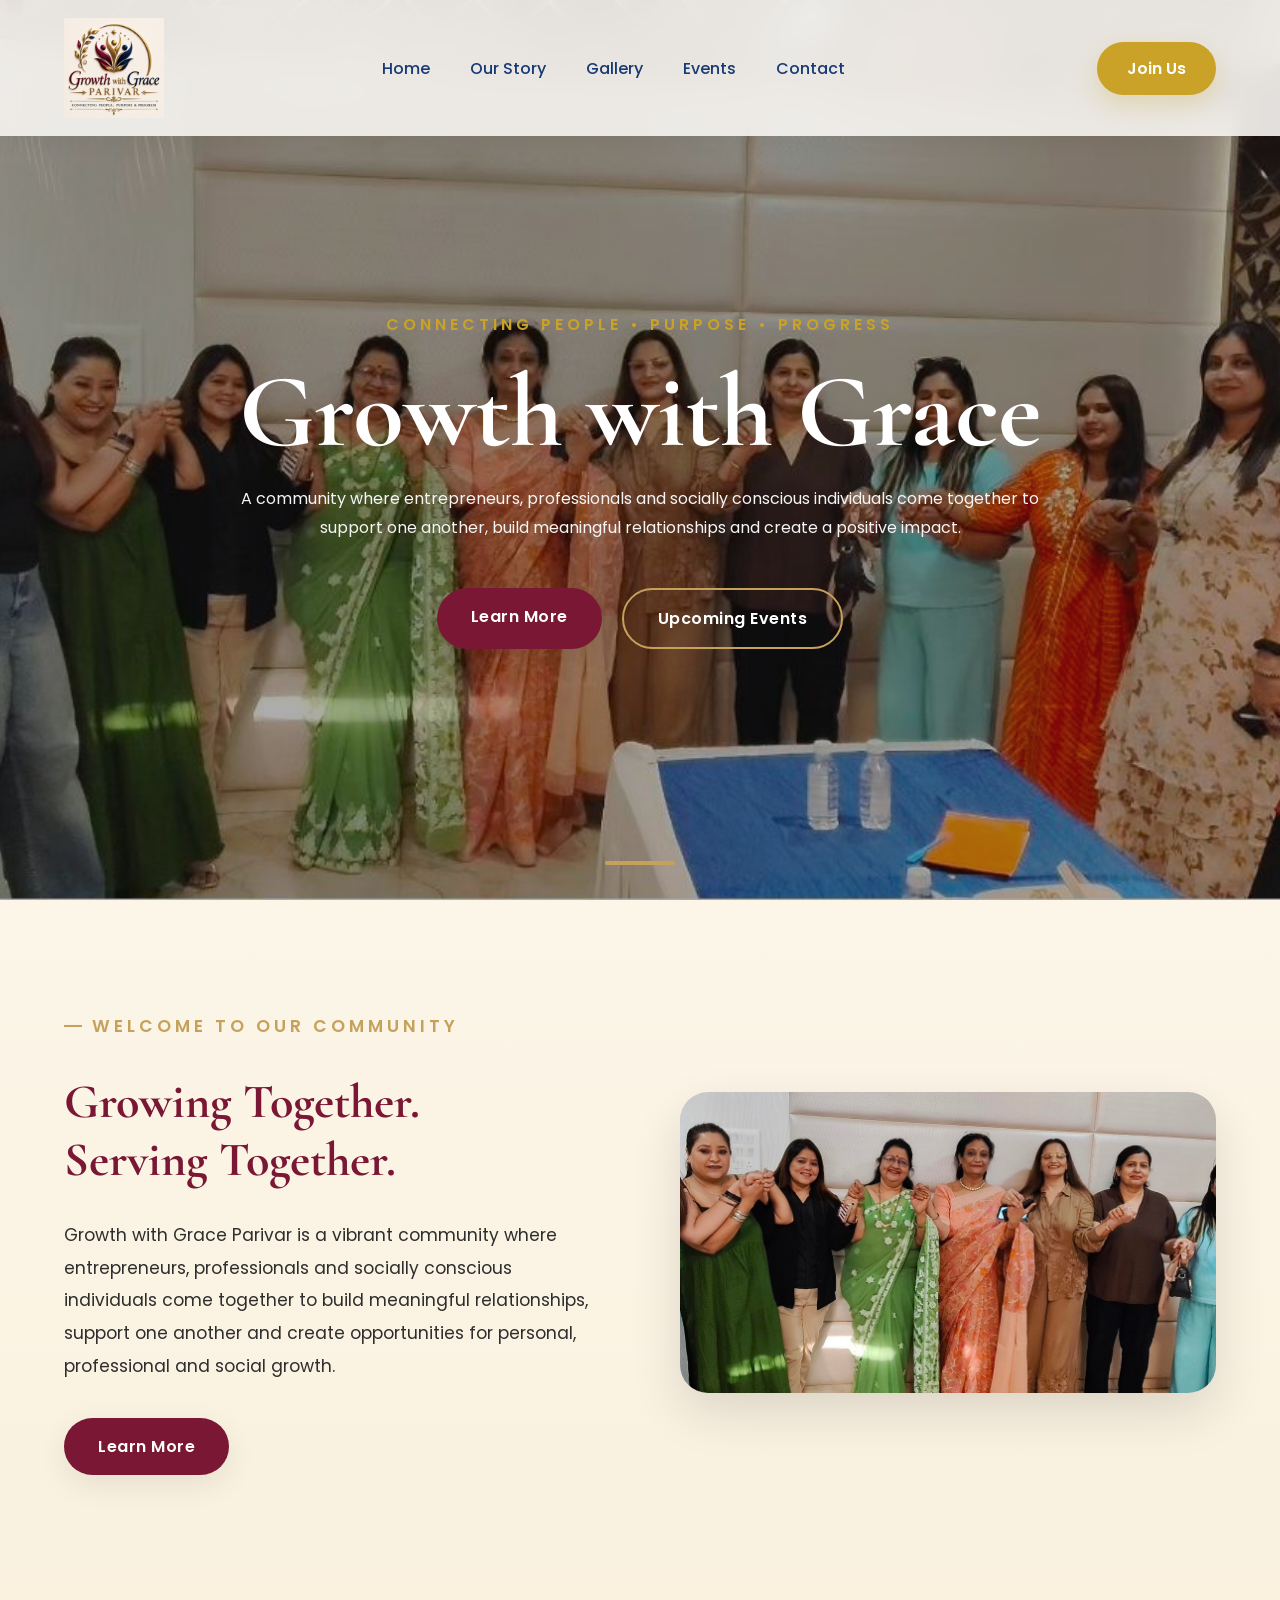
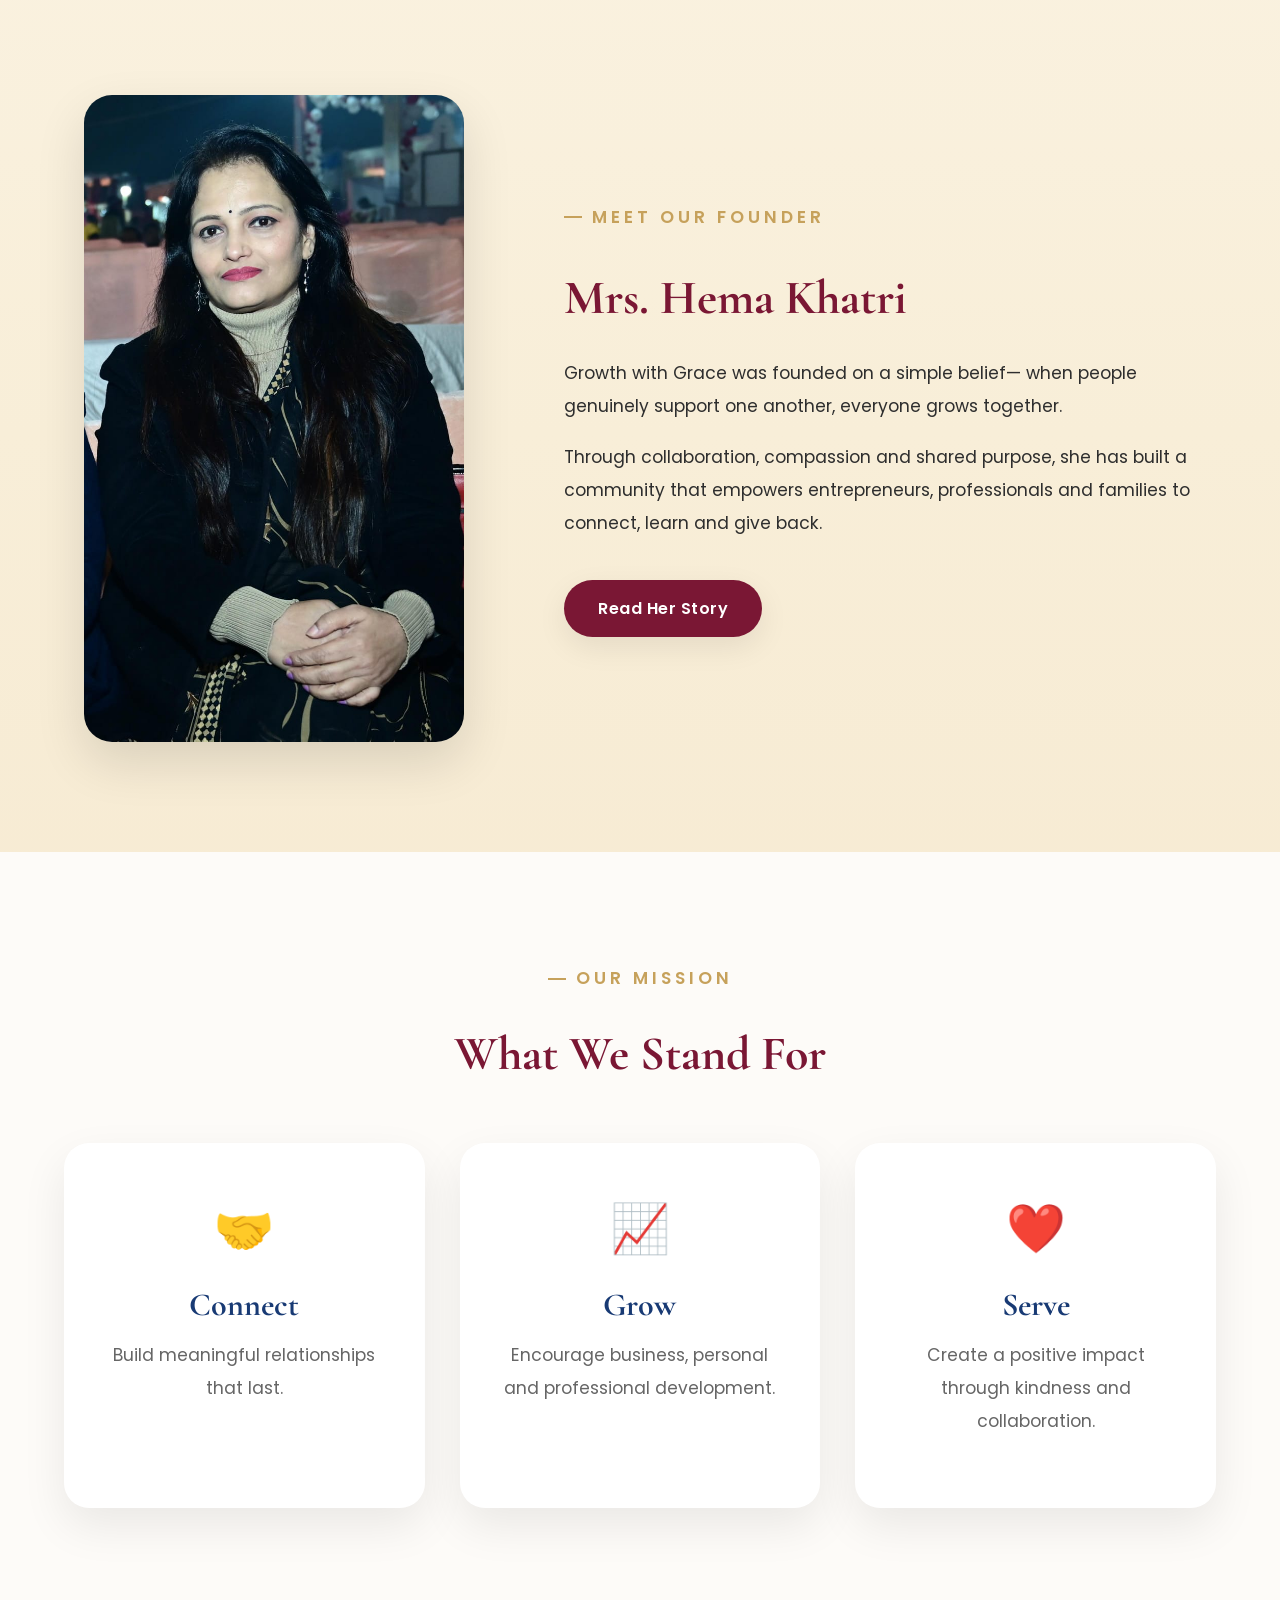
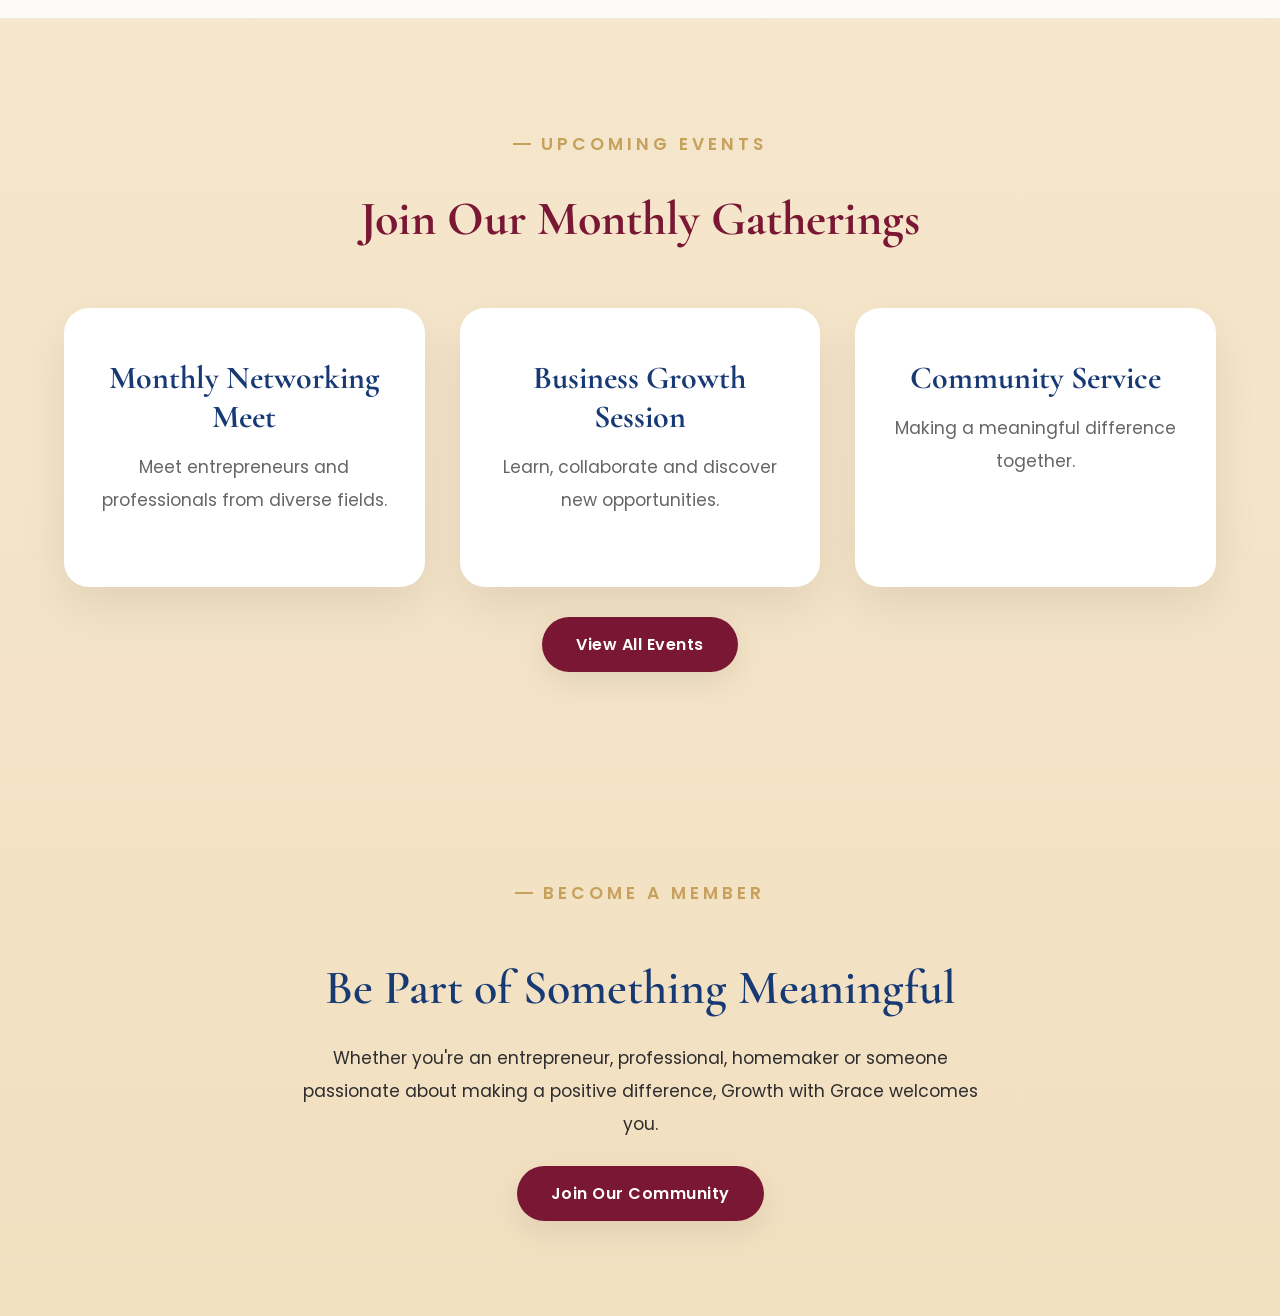
==== index.html @ 4f423385 "Add files via upload" ====
<!DOCTYPE html>
<html lang="en">

<head>

    <meta charset="UTF-8">
    <meta name="viewport" content="width=device-width, initial-scale=1.0">

    <title>Growth with Grace</title>

    <meta name="description"
        content="Growth with Grace is a community where entrepreneurs, professionals and socially conscious individuals connect, grow and serve together.">

    <link rel="stylesheet" href="style.css">

    <link rel="preconnect" href="https://fonts.googleapis.com">
    <link rel="preconnect" href="https://fonts.gstatic.com" crossorigin>

    <link href="https://fonts.googleapis.com/css2?family=Poppins:wght@300;400;500;600;700&family=Cormorant+Garamond:wght@500;700&display=swap"
        rel="stylesheet">

</head>

<body>

<!-- ================= NAVIGATION ================= -->

<header>

    <div class="container navbar">

        <a href="index.html" class="logo">

            <img src="images/logo.png" alt="Growth with Grace Logo">

        </a>

        <nav>

            <ul>

                <li><a href="index.html">Home</a></li>

                <li><a href="about.html">Our Story</a></li>

                <li><a href="gallery.html">Gallery</a></li>

                <li><a href="events.html">Events</a></li>

                <li><a href="contact.html">Contact</a></li>

            </ul>

        </nav>

        <a href="register.html" class="join-btn">

            Join Us

        </a>

    </div>

</header>

<!-- ================= HERO ================= -->

<section class="hero">

    <div class="hero-content">

        <p class="hero-small">

            CONNECTING PEOPLE • PURPOSE • PROGRESS

        </p>

        <h1>

            Growth with Grace

        </h1>

        <p class="hero-text">

            A community where entrepreneurs, professionals and socially conscious
            individuals come together to support one another, build meaningful
            relationships and create a positive impact.

        </p>

        <div class="hero-buttons">

            <a href="about.html" class="primary-btn">

                Learn More

            </a>

            <a href="events.html" class="secondary-btn">

                Upcoming Events

            </a>

        </div>

    </div>

</section>

<!-- ================= WELCOME ================= -->

<section class="welcome section">

<div class="container welcome-grid">

<div class="welcome-text">

<p class="section-tag">
WELCOME TO OUR COMMUNITY
</p>

<h2>
Growing Together.<br>
Serving Together.
</h2>

<p>
Growth with Grace Parivar is a vibrant community where entrepreneurs,
professionals and socially conscious individuals come together to
build meaningful relationships, support one another and create
opportunities for personal, professional and social growth.
</p>

<a href="about.html" class="primary-btn">
Learn More
</a>

</div>

<div class="welcome-image">

<img src="images/event1.jpg" alt="Community">

</div>

</div>

</section>



<!-- ================= FOUNDER ================= -->

<section class="founder section">

<div class="container founder-grid">

<div class="founder-image">

<img src="images/founder.jpg" alt="Founder">

</div>

<div class="founder-content">

<p class="section-tag">
MEET OUR FOUNDER
</p>

<h2>
Mrs. Hema Khatri
</h2>

<p>
Growth with Grace was founded on a simple belief—
when people genuinely support one another,
everyone grows together.
</p>

<p>
Through collaboration, compassion and shared purpose,
she has built a community that empowers entrepreneurs,
professionals and families to connect, learn and give back.
</p>

<a href="about.html" class="primary-btn">
Read Her Story
</a>

</div>

</div>

</section>



<!-- ================= MISSION ================= -->

<section class="values section">

<div class="container">

<p class="section-tag">
OUR MISSION
</p>

<h2>
What We Stand For
</h2>

<div class="value-grid">

<div class="value-card">

<div class="icon">🤝</div>

<h3>Connect</h3>

<p>
Build meaningful relationships that last.
</p>

</div>

<div class="value-card">

<div class="icon">📈</div>

<h3>Grow</h3>

<p>
Encourage business, personal and professional development.
</p>

</div>

<div class="value-card">

<div class="icon">❤️</div>

<h3>Serve</h3>

<p>
Create a positive impact through kindness and collaboration.
</p>

</div>

</div>

</div>

</section>



<!-- ================= EVENTS ================= -->

<section class="events-preview section">

<div class="container">

<p class="section-tag">
UPCOMING EVENTS
</p>

<h2>
Join Our Monthly Gatherings
</h2>

<div class="value-grid">

<div class="value-card">

<h3>Monthly Networking Meet</h3>

<p>
Meet entrepreneurs and professionals from diverse fields.
</p>

</div>

<div class="value-card">

<h3>Business Growth Session</h3>

<p>
Learn, collaborate and discover new opportunities.
</p>

</div>

<div class="value-card">

<h3>Community Service</h3>

<p>
Making a meaningful difference together.
</p>

</div>

</div>

<div style="text-align:center; margin-top:45px;">

<a href="events.html" class="primary-btn">
View All Events
</a>

</div>

</div>

</section>



<!-- ================= JOIN ================= -->

<section class="join section">

<div class="container" style="text-align:center;">

<p class="section-tag">
BECOME A MEMBER
</p>

<h2>
Be Part of Something Meaningful
</h2>

<p style="max-width:700px;margin:auto;margin-top:20px;margin-bottom:40px;">

Whether you're an entrepreneur, professional,
homemaker or someone passionate about making a positive
difference, Growth with Grace welcomes you.

</p>

<a href="register.html" class="primary-btn">

Join Our Community

</a>

</div>

</section>
---- style.css ----
/* ======================================================
   GROWTH WITH GRACE PARIVAR
   STYLE.CSS
   PART 1
====================================================== */

:root {

    --primary: #7A1734;
    --secondary: #183A74;
    --accent: #C6A15B;

    --background: #F8F6F2;
    --white: #ffffff;
    --text: #2E2E2E;

    --shadow: 0 10px 30px rgba(0, 0, 0, .08);

    --radius: 18px;

}

* {
    margin: 0;
    padding: 0;
    box-sizing: border-box;
}

html {
    scroll-behavior: smooth;
}

body {

    font-family: 'Poppins', sans-serif;

    background: linear-gradient(180deg,
            #FFFCF6 0%,
            #F8EED8 45%,
            #F2DFC0 100%);

    color: var(--text);

    overflow-x: hidden;

}

img {

    max-width: 100%;

    display: block;

}

a {

    text-decoration: none;

    color: inherit;

}

ul {

    list-style: none;

}

.container {

    width: min(1200px, 90%);

    margin: auto;

}

.section {

    padding: 110px 0;

}

h1,
h2,
h3 {

    font-family: 'Cormorant Garamond', serif;

}

.section-tag {

    color: var(--accent);

    font-size: .85rem;

    letter-spacing: 4px;

    font-weight: 600;

    margin-bottom: 12px;

    text-transform: uppercase;

}

section h2 {

    font-size: 3rem;

    margin-bottom: 20px;

    color: var(--primary);

}

section p {

    line-height: 1.8;

    font-size: 1.05rem;

}



/* ===================================
            NAVBAR
=================================== */

header {

    position: fixed;

    top: 0;

    left: 0;

    width: 100%;

    z-index: 999;

    backdrop-filter: blur(16px);

    background: rgba(248, 246, 242, .90);

    box-shadow: 0 5px 20px rgba(0, 0, 0, .06);

}

.navbar {

    display: flex;

    align-items: center;

    justify-content: space-between;

    padding: 18px 0;

}

.logo img {

    height: 100px;

}

nav ul {

    display: flex;

    align-items: center;

    gap: 40px;

    list-style: none;

}

nav a {

    color: var(--secondary);

    font-weight: 500;

    transition: .3s;

    position: relative;

}

nav a::after {

    content: "";

    position: absolute;

    width: 0;

    height: 2px;

    left: 0;

    bottom: -6px;

    background: var(--accent);

    transition: .3s;

}

nav a:hover {

    color: var(--primary);

}

nav a:hover::after {

    width: 100%;

}



/* ===================================
              HERO
=================================== */

.hero {

    min-height: 100vh;

    display: flex;

    align-items: center;

    justify-content: center;

    text-align: center;

    padding: 140px 20px 80px;

    background:

        linear-gradient(rgba(20, 20, 20, .35), rgba(20, 20, 20, .35)),

        url("images/event2.jpg");

    background-size: cover;

    background-position: center;

}

.hero-content {

    max-width: 850px;

}

.hero-small {

    color: #C9A227;

    letter-spacing: 4px;

    text-transform: uppercase;

    font-size: 1rem;

    margin-bottom: 18px;

    font-weight: 600;

}

.hero h1 {

    font-size: 6.5rem;

    line-height: 1.05;

    color: white;

    margin-bottom: 18px;

}

.hero h1 span {

    color: var(--secondary);

}

.hero-text {

    font-size: 1rem;

    max-width: 850px;

    margin: auto;

    margin-bottom: 45px;

    color: #f5f5f5;

}

.hero-buttons {

    display: flex;

    justify-content: center;

    gap: 20px;

    flex-wrap: wrap;

}

.primary-btn {

    background: var(--primary);

    color: white;

    padding: 16px 34px;

    border-radius: 999px;

    transition: .3s;

    box-shadow: var(--shadow);

}

.primary-btn:hover {

    transform: translateY(-4px);

    background: #611129;

}

.secondary-btn {

    border: 2px solid var(--accent);

    color: white;

    padding: 16px 34px;

    border-radius: 999px;

    transition: .3s;

}

.secondary-btn:hover {

    background: var(--accent);

    color: #232323;

}



/* ===================================
       SECTION TRANSITIONS
=================================== */

.about {

    background: white;

}

.values {

    background: #FDFBF8;

}

.gallery {

    background: white;

}

.contact {

    background: #FDFBF8;

}

/* ======================================================
   ABOUT SECTION
====================================================== */

.about-grid {

    display: grid;

    grid-template-columns: 1fr 1fr;

    gap: 70px;

    align-items: center;

}

.about-image img {

    width: 100%;

    border-radius: 24px;

    box-shadow: var(--shadow);

    transition: .4s;

}

.about-image img:hover {

    transform: scale(1.02);

}

.about-content h2 {

    margin-bottom: 25px;

}

.about-content p {

    margin-bottom: 18px;

}



/* ======================================================
   VALUES
====================================================== */

.value-grid {

    margin-top: 60px;

    display: grid;

    grid-template-columns: repeat(3, 1fr);

    gap: 35px;

}

.value-card {

    background: white;

    border-radius: 22px;

    padding: 45px 30px;

    text-align: center;

    box-shadow: var(--shadow);

    transition: .35s;

}

.value-card:hover {

    transform: translateY(-12px);

}

.value-card .icon {

    font-size: 3rem;

    margin-bottom: 20px;

}

.value-card h3 {

    font-size: 2rem;

    color: var(--primary);

    margin-bottom: 15px;

}

.value-card p {

    color: #666;

}



/* ======================================================
   GALLERY
====================================================== */

.gallery-grid {

    display: grid;

    grid-template-columns: repeat(2, 1fr);

    gap: 35px;

    margin-top: 50px;

}

.gallery-grid img {

    width: 100%;

    height: 420px;

    object-fit: cover;

    border-radius: 22px;

    box-shadow: var(--shadow);

    transition: .35s;

    cursor: pointer;

}

.gallery-grid img:hover {

    transform: scale(1.03);

}



/* ======================================================
   CONTACT
====================================================== */

.contact {

    text-align: center;

}

.contact h2 {

    margin-bottom: 15px;

}

.contact>.container>p {

    margin-bottom: 45px;

}

.contact-info {

    display: grid;

    gap: 20px;

    max-width: 650px;

    margin: auto;

}

.contact-info a {

    background: white;

    padding: 20px;

    border-radius: 18px;

    box-shadow: var(--shadow);

    transition: .3s;

    color: var(--secondary);

    font-weight: 500;

}

.contact-info a:hover {

    background: var(--primary);

    color: white;

    transform: translateY(-5px);

}



/* ======================================================
   FOOTER
====================================================== */

footer {

    background: #c58f3e;

    color: white;

    text-align: center;

    padding: 35px 20px;

    margin-top: 80px;

}

footer p {

    opacity: .9;

}



/* ======================================================
   RESPONSIVE
====================================================== */

@media(max-width:1000px) {

    .about-grid {

        grid-template-columns: 1fr;

    }

    .value-grid {

        grid-template-columns: 1fr;

    }

    .gallery-grid {

        grid-template-columns: 1fr;

    }

}

@media(max-width:768px) {

    .navbar {

        flex-direction: column;

        height: auto;

        padding: 20px 0;

    }

    nav ul {

        gap: 20px;

        margin-top: 15px;

        flex-wrap: wrap;

        justify-content: center;

    }

    .hero h1 {

        font-size: 3.2rem;

    }

    .hero-text {

        font-size: 1.05rem;

    }

    section h2 {

        font-size: 2.3rem;

    }

}

/* ======================================================
   PART 3 - PREMIUM POLISH & ANIMATIONS
====================================================== */

/* Smooth fade-in animation */

@keyframes fadeUp {

    from {

        opacity: 0;
        transform: translateY(40px);

    }

    to {

        opacity: 1;
        transform: translateY(0);

    }

}

.hero-content,
.about-content,
.about-image,
.value-card,
.gallery-grid img,
.contact-info a {

    animation: fadeUp .8s ease both;

}

.about-content {

    animation-delay: .15s;

}

.value-card:nth-child(2) {

    animation-delay: .15s;

}

.value-card:nth-child(3) {

    animation-delay: .3s;

}

.gallery-grid img:nth-child(2) {

    animation-delay: .2s;

}



/* ======================================================
   SCROLL OFFSET
====================================================== */

section {

    scroll-margin-top: 120px;

}



/* ======================================================
   BUTTON IMPROVEMENTS
====================================================== */

.primary-btn,
.secondary-btn {

    font-weight: 600;

    letter-spacing: .5px;

}

.primary-btn:hover {

    box-shadow: 0 18px 35px rgba(122, 23, 52, .28);

}

.secondary-btn:hover {

    box-shadow: 0 18px 35px rgba(198, 161, 91, .25);

}



/* ======================================================
   VALUE CARD BORDER
====================================================== */

.value-card {

    border-top: 5px solid transparent;

}

.value-card:hover {

    border-top: 5px solid var(--accent);

}



/* ======================================================
   IMAGE IMPROVEMENTS
====================================================== */

.gallery-grid img {

    filter: saturate(.95);

}

.gallery-grid img:hover {

    filter: saturate(1.1);

}



/* ======================================================
   SECTION HEADINGS
====================================================== */

.section-tag {

    position: relative;

    display: inline-block;

    padding-left: 28px;

}

.section-tag::before {

    content: "";

    position: absolute;

    left: 0;

    top: 50%;

    transform: translateY(-50%);

    width: 18px;

    height: 2px;

    background: var(--accent);

}



/* ======================================================
   SELECTION COLOR
====================================================== */

::selection {

    background: var(--primary);

    color: white;

}



/* ======================================================
   SCROLLBAR
====================================================== */

::-webkit-scrollbar {

    width: 10px;

}

::-webkit-scrollbar-track {

    background: #eee;

}

::-webkit-scrollbar-thumb {

    background: var(--accent);

    border-radius: 20px;

}

::-webkit-scrollbar-thumb:hover {

    background: var(--primary);

}



/* ======================================================
   FOOTER LINKS (future-proof)
====================================================== */

footer a {

    color: white;

    transition: .3s;

}

footer a:hover {

    color: var(--accent);

}



/* ======================================================
   NICE TRANSITIONS
====================================================== */

img,
a,
button,
.value-card,
.contact-info a {

    transition: all .3s ease;

}



/* ======================================================
   HERO DECORATION
====================================================== */

.hero::after {

    content: "";

    position: absolute;

    bottom: 35px;

    left: 50%;

    transform: translateX(-50%);

    width: 70px;

    height: 4px;

    border-radius: 50px;

    background: var(--accent);

}



/* ======================================================
   ABOUT IMAGE
====================================================== */

.about-image {

    position: relative;

}

.about-image::before {

    content: "";

    position: absolute;

    width: 100%;

    height: 100%;

    border: 3px solid var(--accent);

    border-radius: 24px;

    top: 18px;

    left: 18px;

    z-index: -1;

}



/* ======================================================
   GALLERY SHADOW
====================================================== */

.gallery-grid img:hover {

    box-shadow: 0 20px 45px rgba(0, 0, 0, .18);

}



/* ======================================================
   CONTACT CARDS
====================================================== */

.contact-info a {

    border-left: 5px solid transparent;

}

.contact-info a:hover {

    border-left: 5px solid var(--accent);

}



/* ======================================================
   MOBILE IMPROVEMENTS
====================================================== */

@media(max-width:768px) {

    .hero {

        padding-top: 180px;

    }

    .hero h1 {

        font-size: 2.8rem;

    }

    .hero-buttons {

        flex-direction: column;

        align-items: center;

    }

    .primary-btn,
    .secondary-btn {

        width: 240px;

        text-align: center;

    }

    .logo img {

        height: 60px;

    }

    .gallery-grid img {

        height: 280px;

    }

}

/* ================= JOIN BUTTON ================= */

.join-btn {

    background: #C9A227;

    color: white;

    padding: 14px 30px;

    border-radius: 999px;

    text-decoration: none;

    font-weight: 600;

    transition: .3s;

    box-shadow: 0 10px 25px rgba(201, 162, 39, .25);

    margin-left: 35px;

}

.join-btn:hover {

    background: #B58F1D;

    transform: translateY(-3px);

}

/* ===================================
        WELCOME SECTION
=================================== */

.welcome {
    padding: 120px 0;
}

.welcome-grid {
    display: grid;
    grid-template-columns: 1fr 1fr;
    gap: 80px;
    align-items: center;
}

.welcome-text h2 {
    margin: 20px 0 30px;
}

.welcome-text p {
    font-size: 1.1rem;
    line-height: 1.9;
}

.welcome-image img {
    width: 100%;
    border-radius: 24px;
    display: block;
    box-shadow: 0 20px 50px rgba(0, 0, 0, .15);
}

.welcome .primary-btn {
    display: inline-block;
    margin-top: 35px;
}

/* ===================================
        FOUNDER SECTION
=================================== */

.founder {

    padding: 120px 0;

}

.founder-grid {

    display: grid;

    grid-template-columns: 420px 1fr;

    gap: 80px;

    align-items: center;

}

.founder-image {

    text-align: center;

}

.founder-image img {

    width: 100%;

    max-width: 380px;

    border-radius: 30px;

    display: block;

    margin: auto;

    box-shadow: 0 25px 60px rgba(0, 0, 0, .18);

    transition: .35s;

}

.founder-image img:hover {

    transform: translateY(-8px);

}

.founder-content h2 {

    margin: 18px 0 10px;

}

.founder-content h3 {

    color: var(--accent);

    font-weight: 600;

    margin-bottom: 25px;

}

.founder-content p {

    font-size: 1.08rem;

    line-height: 1.9;

    margin-bottom: 18px;

}

.founder-content .primary-btn {

    display: inline-block;

    margin-top: 22px;

}



/* ===================================
        MISSION
=================================== */

.values {

    padding: 120px 0;

    text-align: center;

}

.value-grid {

    display: grid;

    grid-template-columns: repeat(3, 1fr);

    gap: 35px;

    margin-top: 60px;

}

.value-card {

    background: white;

    padding: 45px 35px;

    border-radius: 25px;

    box-shadow: 0 18px 45px rgba(0, 0, 0, .08);

    transition: .35s;

}

.value-card:hover {

    transform: translateY(-10px);

}

.value-card .icon {

    font-size: 3rem;

    margin-bottom: 20px;

}

.value-card h3 {

    margin-bottom: 15px;

    color: var(--secondary);

}

.value-card p {

    line-height: 1.8;

}



/* ===================================
        EVENTS PREVIEW
=================================== */

.events-preview {

    padding: 120px 0;

    text-align: center;

}



/* ===================================
        JOIN SECTION
=================================== */

.join {

    padding: 130px 0;

    text-align: center;

}

.join h2 {

    margin: 20px 0;

}

.join p {

    max-width: 700px;

    margin: auto;

    line-height: 1.9;

    margin-bottom: 45px;

}



/* ===================================
        MOBILE
=================================== */

@media(max-width:900px) {

    .welcome-grid,

    .founder-grid {

        grid-template-columns: 1fr;

        text-align: center;

    }

    .founder-grid {

        gap: 50px;

    }

    .value-grid {

        grid-template-columns: 1fr;

    }

}

/* ===================================
        PAGE HEADER
=================================== */

.page-header {

    padding: 220px 0 120px;

    text-align: center;

    background: linear-gradient(135deg,
            rgba(123, 22, 55, .08),
            rgba(201, 162, 39, .10));

}

.page-header .section-tag {

    margin-bottom: 20px;

}

.page-header h1 {

    font-size: 4.5rem;

    color: var(--secondary);

    margin-bottom: 25px;

}

.page-header p {

    max-width: 750px;

    margin: auto;

    font-size: 1.15rem;

    line-height: 1.9;

}



/* ===================================
        ABOUT PAGE
=================================== */

.section {

    padding: 110px 0;

}

.section h2 {

    margin: 18px 0 30px;

}

.section p {

    font-size: 1.08rem;

    line-height: 1.9;

}



/* ===================================
        ABOUT IMAGES
=================================== */

.section img {

    width: 100%;

    border-radius: 28px;

    display: block;

    box-shadow: 0 20px 50px rgba(0, 0, 0, .12);

}



/* ===================================
        CORE VALUES LIST
=================================== */

.section ul {

    padding-left: 25px;

}

.section li {

    margin-bottom: 18px;

    line-height: 1.8;

    font-size: 1.08rem;

}



/* ===================================
        QUOTE SECTION
=================================== */

.join h2 {

    max-width: 850px;

    margin: auto;

    font-family: 'Cormorant Garamond', serif;

    font-size: 3rem;

    font-weight: 600;

    color: var(--secondary);

    line-height: 1.4;

}



/* ===================================
        PAGE HEADER MOBILE
=================================== */

@media(max-width:900px) {

    .page-header {

        padding: 180px 20px 90px;

    }

    .page-header h1 {

        font-size: 3rem;

    }

    .join h2 {

        font-size: 2.2rem;

    }

}

/* ===================================
            GALLERY PAGE
=================================== */

.gallery-grid {

    display: grid;

    grid-template-columns: repeat(3, 1fr);

    gap: 25px;

    margin-top: 40px;

}

.gallery-grid img {

    width: 100%;

    height: 280px;

    object-fit: cover;

    border-radius: 22px;

    transition: .35s;

    cursor: pointer;

    box-shadow: 0 15px 35px rgba(0, 0, 0, .12);

}

.gallery-grid img:hover {

    transform: scale(1.04);

    box-shadow: 0 25px 50px rgba(0, 0, 0, .18);

}



@media(max-width:900px) {

    .gallery-grid {

        grid-template-columns: 1fr;

    }

}

/* ===================================
        EVENTS PAGE
=================================== */

.event-card {

    max-width: 800px;

    margin: 50px auto;

    background: white;

    padding: 50px;

    border-radius: 28px;

    box-shadow: 0 20px 50px rgba(0, 0, 0, .10);

}

.event-card h3 {

    color: var(--accent);

    margin-top: 25px;

    margin-bottom: 10px;

}

.event-card p {

    line-height: 1.9;

    margin-bottom: 18px;

}

.event-card .primary-btn {

    display: inline-block;

    margin-top: 20px;

}

/* ===================================
        CONTACT PAGE
=================================== */

.contact-grid {

    display: grid;

    grid-template-columns: repeat(3, 1fr);

    gap: 35px;

    margin-top: 40px;

}

.contact-card {

    background: white;

    padding: 45px 30px;

    border-radius: 24px;

    text-align: center;

    box-shadow: 0 18px 45px rgba(0, 0, 0, .08);

    transition: .35s;

}

.contact-card:hover {

    transform: translateY(-8px);

}

.contact-icon {

    font-size: 3rem;

    margin-bottom: 20px;

}

.contact-card h3 {

    margin-bottom: 15px;

    color: var(--secondary);

}

.contact-card p {

    line-height: 1.8;

}

@media(max-width:900px) {

    .contact-grid {

        grid-template-columns: 1fr;

    }

}

.contact-card .primary-btn {

    display: inline-block;

    margin-top: 25px;

}

/* ===================================
        REGISTER PAGE
=================================== */

.register-box {

    max-width: 800px;

    margin: auto;

    text-align: center;

    background: white;

    padding: 60px 50px;

    border-radius: 28px;

    box-shadow: 0 20px 50px rgba(0, 0, 0, .08);

}

.register-box h2 {

    margin-bottom: 20px;

}

.register-box p {

    line-height: 1.9;

}

.register-box .primary-btn {

    display: inline-block;

    margin: 35px 0;

    padding: 18px 40px;

}

.register-note {

    color: #666;

    font-size: .95rem;

}

.scrolled {
    background: rgba(248, 246, 242, .97);
    box-shadow: 0 10px 30px rgba(0, 0, 0, .08);
}

/* ======================================================
   CONTACT CARD BUTTON FIX
====================================================== */

.contact-card {
    display: flex;
    flex-direction: column;
    align-items: center;
}

.contact-card p {
    margin-bottom: 0;
}

.contact-card .primary-btn {
    display: inline-block;
    position: static;
    margin-top: 25px;
    width: auto;
    text-align: center;
}

.contact-card .primary-btn {
    position: static !important;
    display: inline-block !important;
    margin-top: 25px !important;
    transform: none;
}

/* ======================================================
   FIX: CONTACT CARD BUTTONS OVERLAPPING TEXT
====================================================== */

.contact-card {
    display: flex;
    flex-direction: column;
    align-items: center;
}

.contact-card p {
    margin-bottom: 25px;
}

.contact-card .primary-btn {
    position: static !important;
    display: inline-block;
    margin-top: 0;
    transform: none;
}

/* Keep hover animation */
.contact-card .primary-btn:hover {
    transform: translateY(-4px);
}
/* ======================================================
   FIX: VALUE CARD BUTTONS OVERLAPPING TEXT (Stay Connected section)
====================================================== */

.value-card {
    display: flex;
    flex-direction: column;
    align-items: center;
}

.value-card p {
    margin-bottom: 25px;
    flex-grow: 1;
}

.value-card .primary-btn {
    position: static !important;
    display: inline-block;
    margin-top: 0;
    transform: none;
}

.value-card .primary-btn:hover {
    transform: translateY(-4px);
}
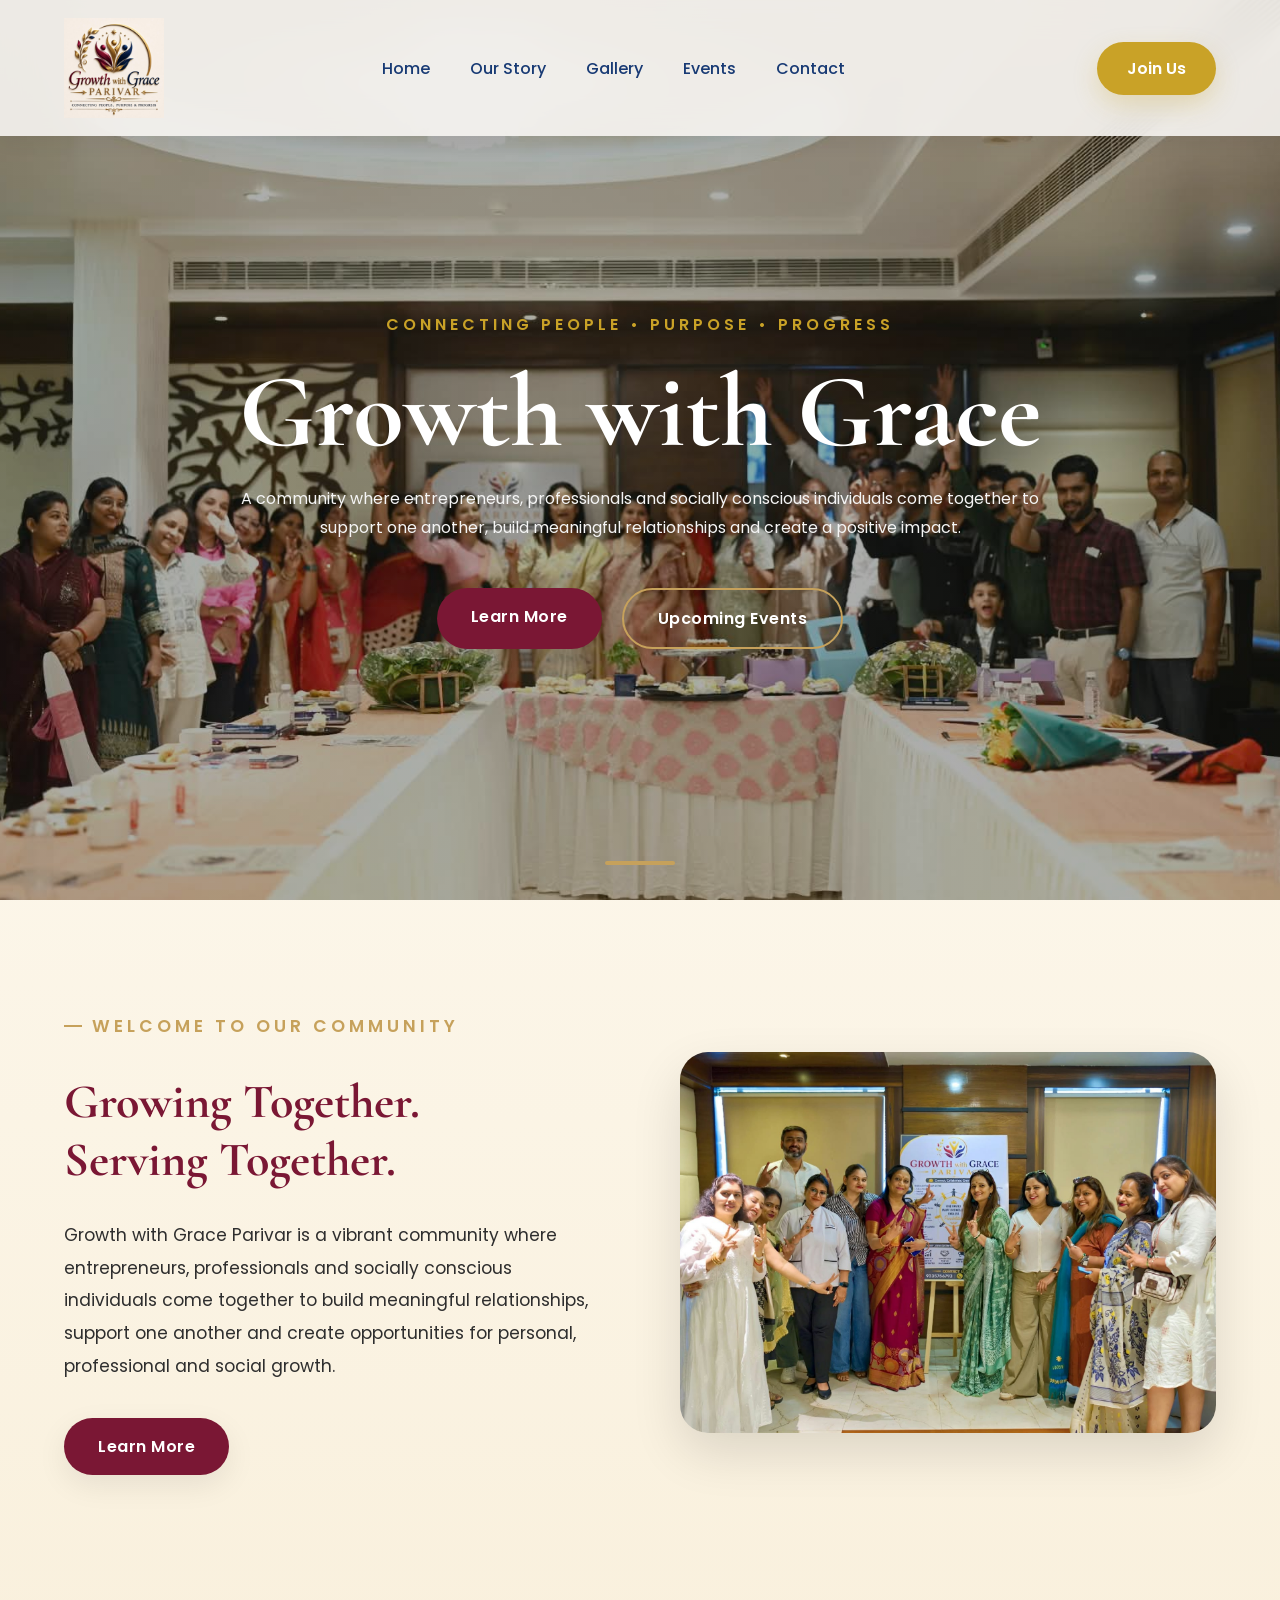
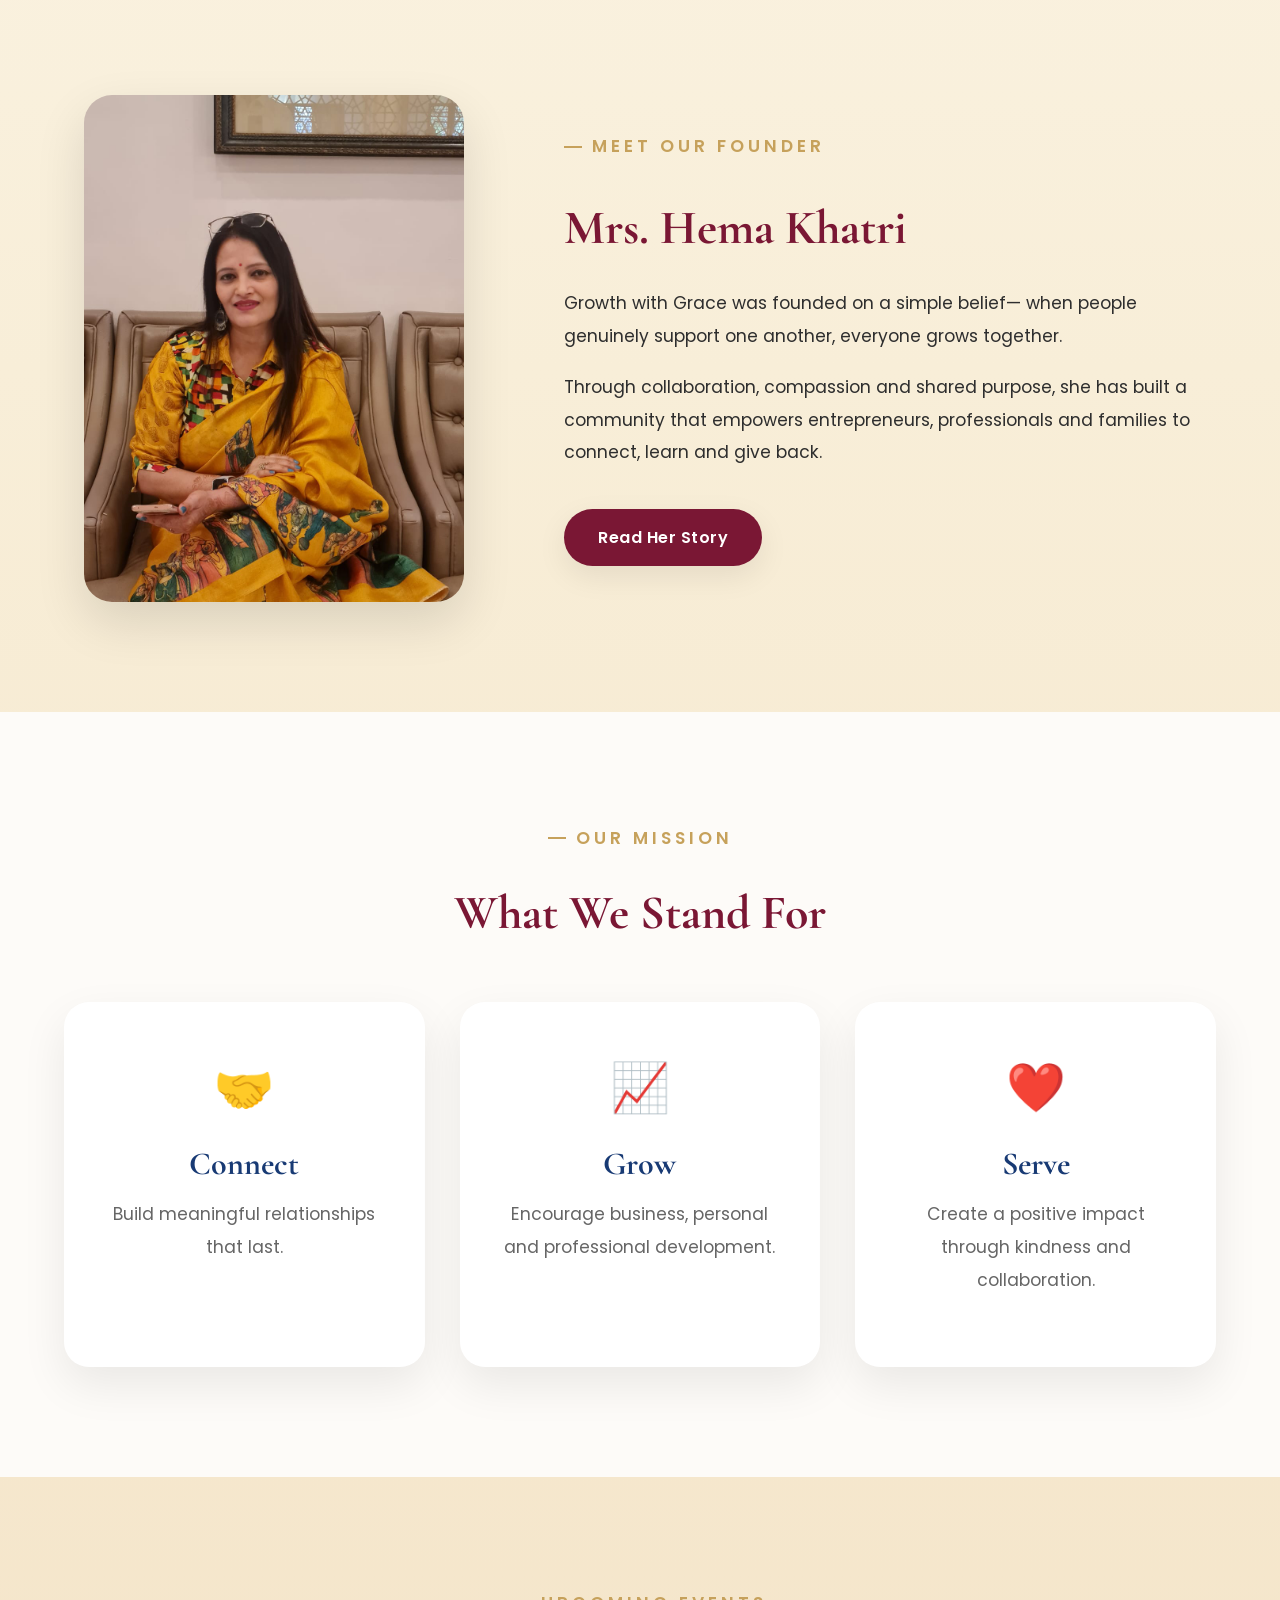
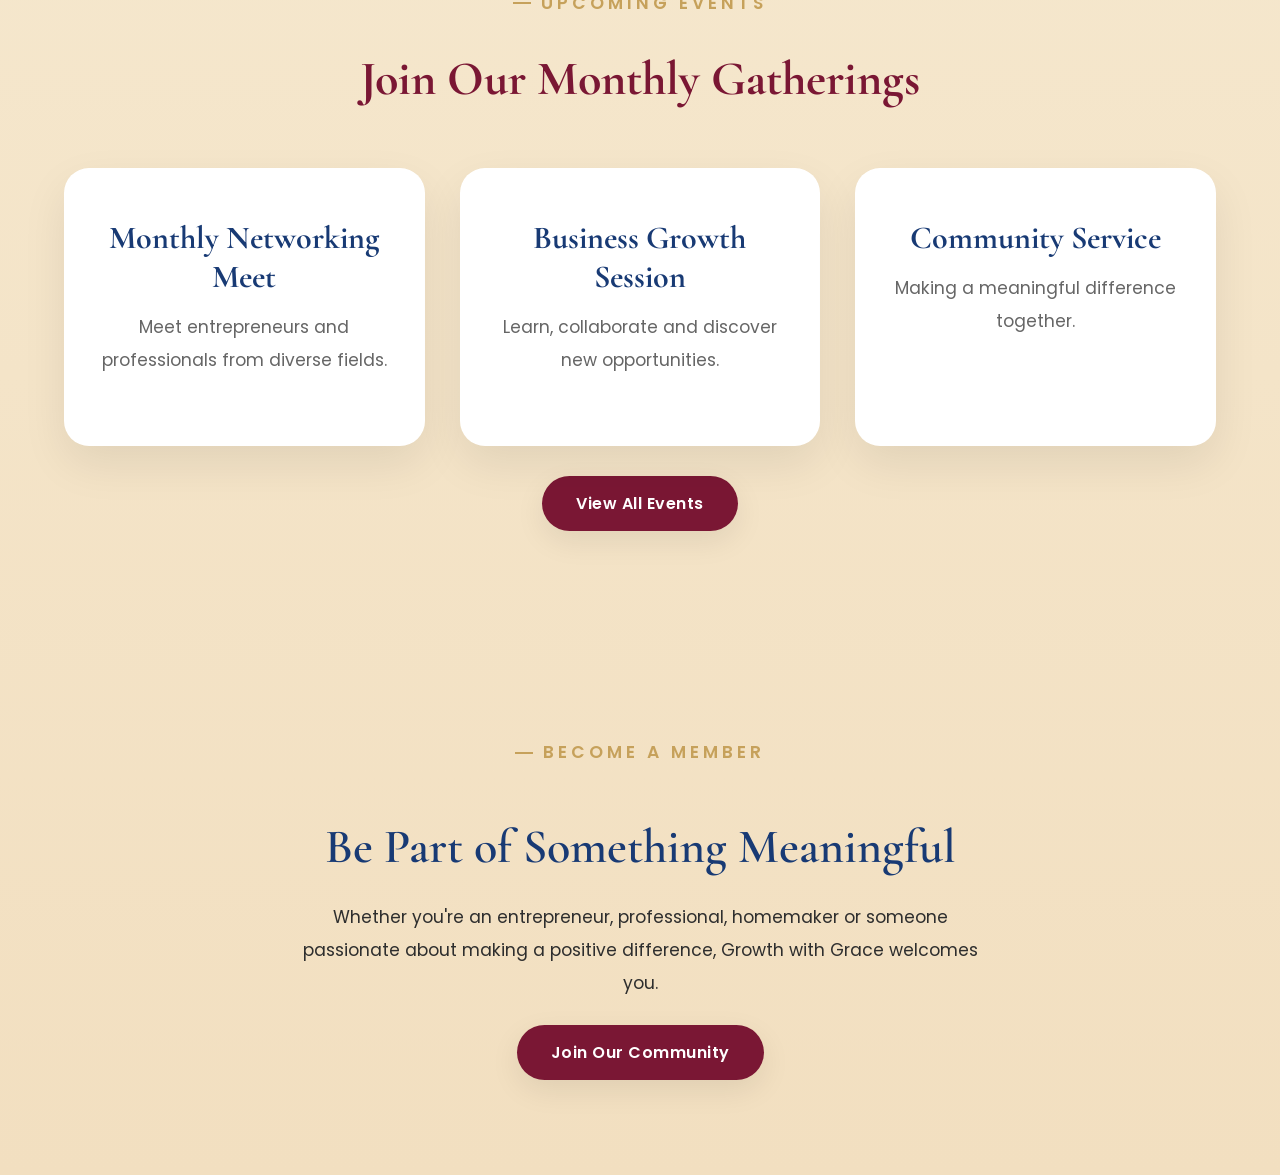
==== commit e207722a: "Add files via upload" ====
--- a/index.html
+++ b/index.html
@@ -141,7 +141,7 @@
 
 <div class="welcome-image">
 
-<img src="images/event1.jpg" alt="Community">
+<img src="images/august1.jpg" alt="Community">
 
 </div>
 
@@ -159,7 +159,7 @@
 
 <div class="founder-image">
 
-<img src="images/founder.jpg" alt="Founder">
+<img src="images/founder1.jpg" alt="Founder">
 
 </div>
 
--- a/style.css
+++ b/style.css
@@ -247,7 +247,7 @@
 
         linear-gradient(rgba(20, 20, 20, .35), rgba(20, 20, 20, .35)),
 
-        url("images/event2.jpg");
+        url("images/sept1.jpg");
 
     background-size: cover;
 
@@ -1881,4 +1881,272 @@
 
 .value-card .primary-btn:hover {
     transform: translateY(-4px);
-}+}
+/* ======================================================
+   FIX: SECTION TAG DASH CENTERING ON MOBILE
+====================================================== */
+
+@media(max-width:900px) {
+    .page-header .section-tag,
+    .section .section-tag {
+        padding-left: 0;
+        text-indent: 0;
+    }
+
+    .page-header .section-tag::before,
+    .section .section-tag::before {
+        display: none;
+    }
+}
+@media(max-width:768px) {
+    .event-card {
+        padding: 35px 25px;
+    }
+}
+/* ======================================================
+   LIGHTBOX / IMAGE VIEWER
+====================================================== */
+
+.lightbox-overlay {
+    display: none;
+    position: fixed;
+    top: 0;
+    left: 0;
+    width: 100%;
+    height: 100%;
+    background: rgba(0, 0, 0, .92);
+    z-index: 9999;
+    align-items: center;
+    justify-content: center;
+    animation: fadeIn .25s ease;
+}
+
+.lightbox-overlay.active {
+    display: flex;
+}
+
+@keyframes fadeIn {
+    from { opacity: 0; }
+    to { opacity: 1; }
+}
+
+.lightbox-img {
+    max-width: 88%;
+    max-height: 82%;
+    border-radius: 12px;
+    box-shadow: 0 20px 60px rgba(0,0,0,.5);
+    animation: zoomIn .25s ease;
+}
+
+@keyframes zoomIn {
+    from { transform: scale(.92); opacity: 0; }
+    to { transform: scale(1); opacity: 1; }
+}
+
+.lightbox-close {
+    position: absolute;
+    top: 25px;
+    right: 35px;
+    font-size: 2.5rem;
+    color: white;
+    cursor: pointer;
+    line-height: 1;
+    transition: .2s;
+}
+
+.lightbox-close:hover {
+    color: var(--accent);
+}
+
+.lightbox-arrow {
+    position: absolute;
+    top: 50%;
+    transform: translateY(-50%);
+    font-size: 3rem;
+    color: white;
+    cursor: pointer;
+    user-select: none;
+    transition: .2s;
+    padding: 10px 20px;
+}
+
+.lightbox-arrow:hover {
+    color: var(--accent);
+}
+
+.lightbox-prev {
+    left: 10px;
+}
+
+.lightbox-next {
+    right: 10px;
+}
+
+@media(max-width:768px) {
+    .lightbox-arrow {
+        font-size: 2rem;
+        padding: 8px 12px;
+    }
+
+    .lightbox-close {
+        top: 15px;
+        right: 20px;
+        font-size: 2rem;
+    }
+}
+/* ======================================================
+   BACK TO TOP BUTTON
+====================================================== */
+
+.back-to-top {
+    position: fixed;
+    bottom: 30px;
+    right: 30px;
+    width: 50px;
+    height: 50px;
+    border-radius: 50%;
+    background: var(--primary);
+    color: white;
+    display: flex;
+    align-items: center;
+    justify-content: center;
+    font-size: 1.4rem;
+    cursor: pointer;
+    box-shadow: 0 10px 25px rgba(0,0,0,.25);
+    opacity: 0;
+    visibility: hidden;
+    transform: translateY(15px);
+    transition: .3s;
+    z-index: 998;
+}
+
+.back-to-top.show {
+    opacity: 1;
+    visibility: visible;
+    transform: translateY(0);
+}
+
+.back-to-top:hover {
+    background: #611129;
+    transform: translateY(-4px);
+}
+
+@media(max-width:768px) {
+    .back-to-top {
+        bottom: 20px;
+        right: 20px;
+        width: 44px;
+        height: 44px;
+        font-size: 1.2rem;
+    }
+}
+
+/* ======================================================
+   ACTIVE NAV LINK
+====================================================== */
+
+nav a.active {
+    color: var(--primary);
+}
+
+nav a.active::after {
+    width: 100%;
+}
+
+/* ======================================================
+   COPY-TO-CLIPBOARD FEEDBACK
+====================================================== */
+
+.copy-text {
+    cursor: pointer;
+    position: relative;
+}
+
+.copy-toast {
+    position: fixed;
+    bottom: 40px;
+    left: 50%;
+    transform: translateX(-50%) translateY(20px);
+    background: var(--primary);
+    color: white;
+    padding: 12px 24px;
+    border-radius: 999px;
+    font-size: .9rem;
+    font-weight: 500;
+    opacity: 0;
+    visibility: hidden;
+    transition: .3s;
+    z-index: 9999;
+    box-shadow: 0 10px 25px rgba(0,0,0,.25);
+}
+
+.copy-toast.show {
+    opacity: 1;
+    visibility: visible;
+    transform: translateX(-50%) translateY(0);
+}
+/* ======================================================
+   COUNTDOWN TIMER
+====================================================== */
+
+.countdown-box {
+    display: flex;
+    gap: 20px;
+    justify-content: center;
+    margin: 30px 0;
+    flex-wrap: wrap;
+}
+
+.countdown-unit {
+    background: var(--background);
+    border-radius: 16px;
+    padding: 20px 25px;
+    text-align: center;
+    min-width: 85px;
+    box-shadow: 0 10px 25px rgba(0,0,0,.08);
+}
+
+.countdown-unit span {
+    display: block;
+    font-family: 'Cormorant Garamond', serif;
+    font-size: 2.5rem;
+    font-weight: 700;
+    color: var(--primary);
+    line-height: 1;
+}
+
+.countdown-unit p {
+    font-size: .8rem;
+    text-transform: uppercase;
+    letter-spacing: 1px;
+    color: #666;
+    margin-top: 8px;
+}
+
+@media(max-width:600px) {
+    .countdown-unit {
+        min-width: 70px;
+        padding: 15px 18px;
+    }
+
+    .countdown-unit span {
+        font-size: 1.8rem;
+    }
+}
+
+/* ======================================================
+   LIGHTBOX COUNTER
+====================================================== */
+
+.lightbox-counter {
+    position: absolute;
+    bottom: 25px;
+    left: 50%;
+    transform: translateX(-50%);
+    color: white;
+    background: rgba(255,255,255,.15);
+    padding: 6px 18px;
+    border-radius: 999px;
+    font-size: .9rem;
+    font-weight: 500;
+}
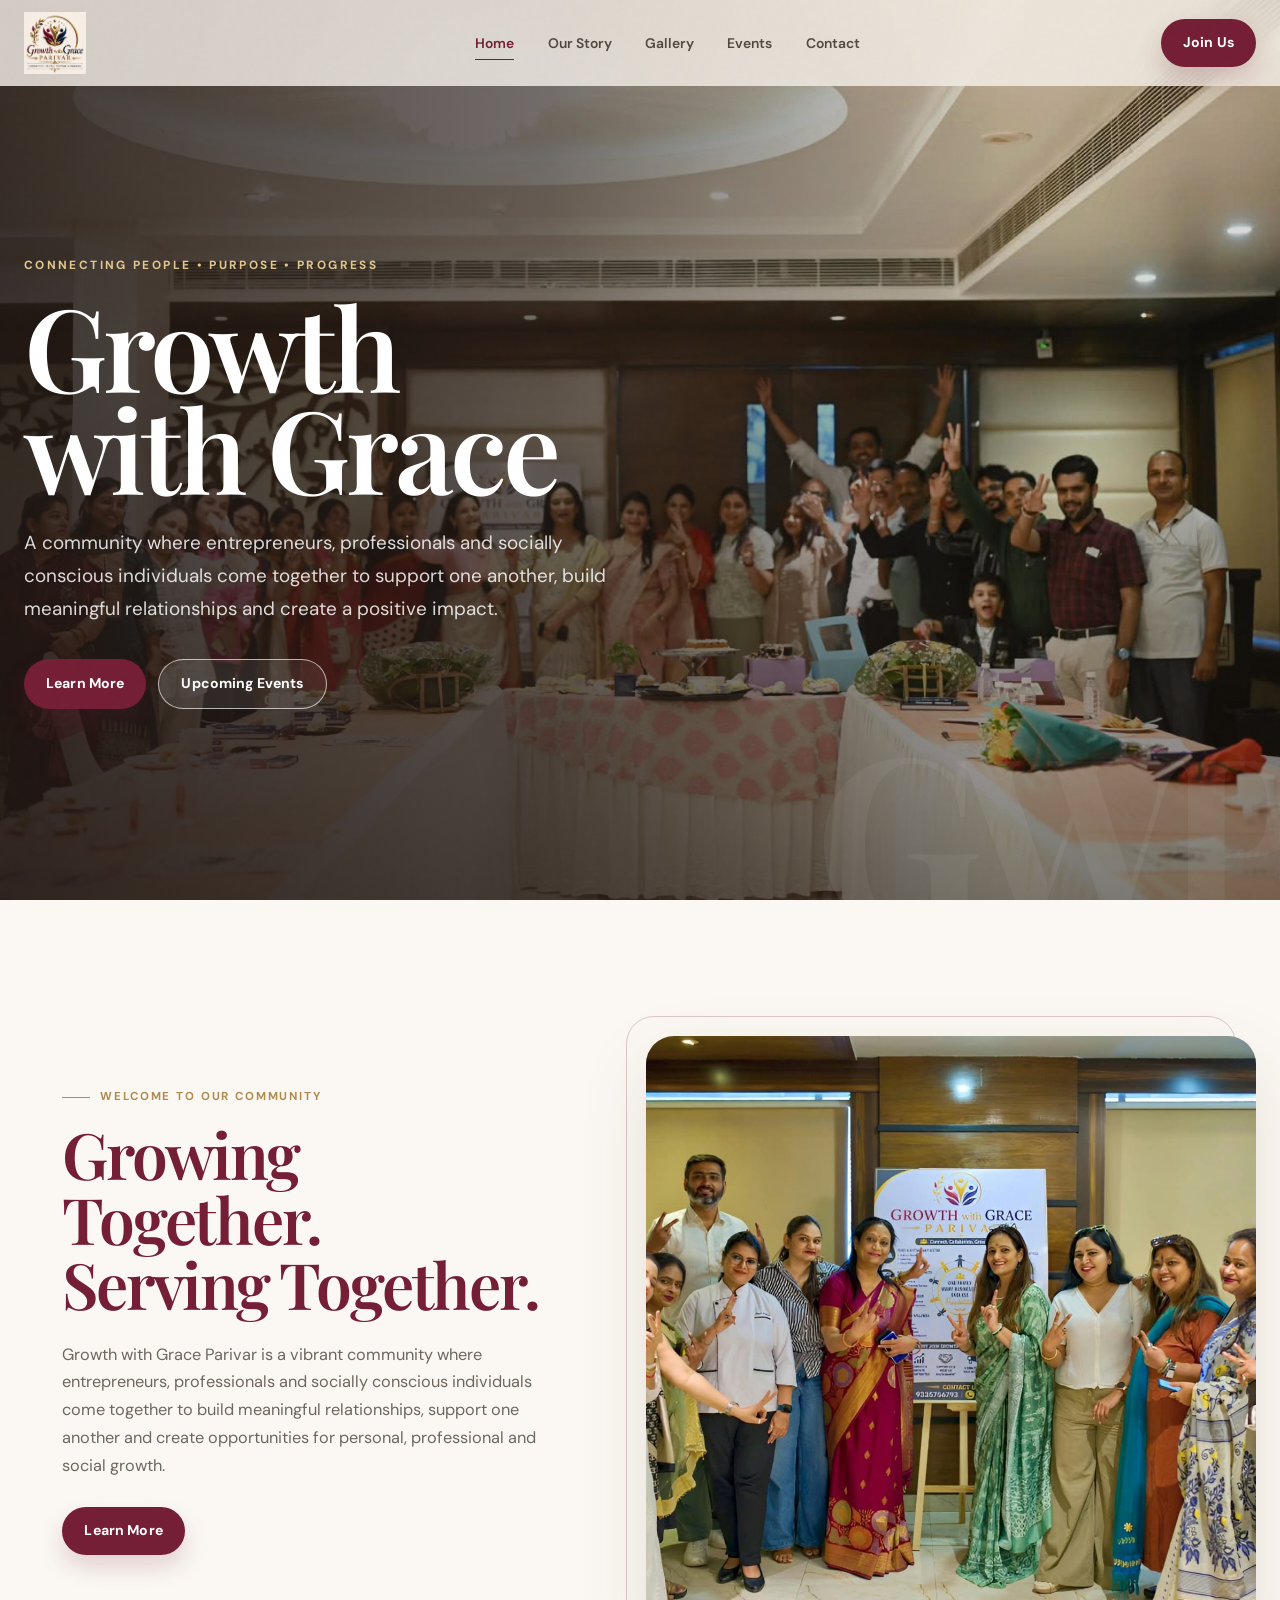
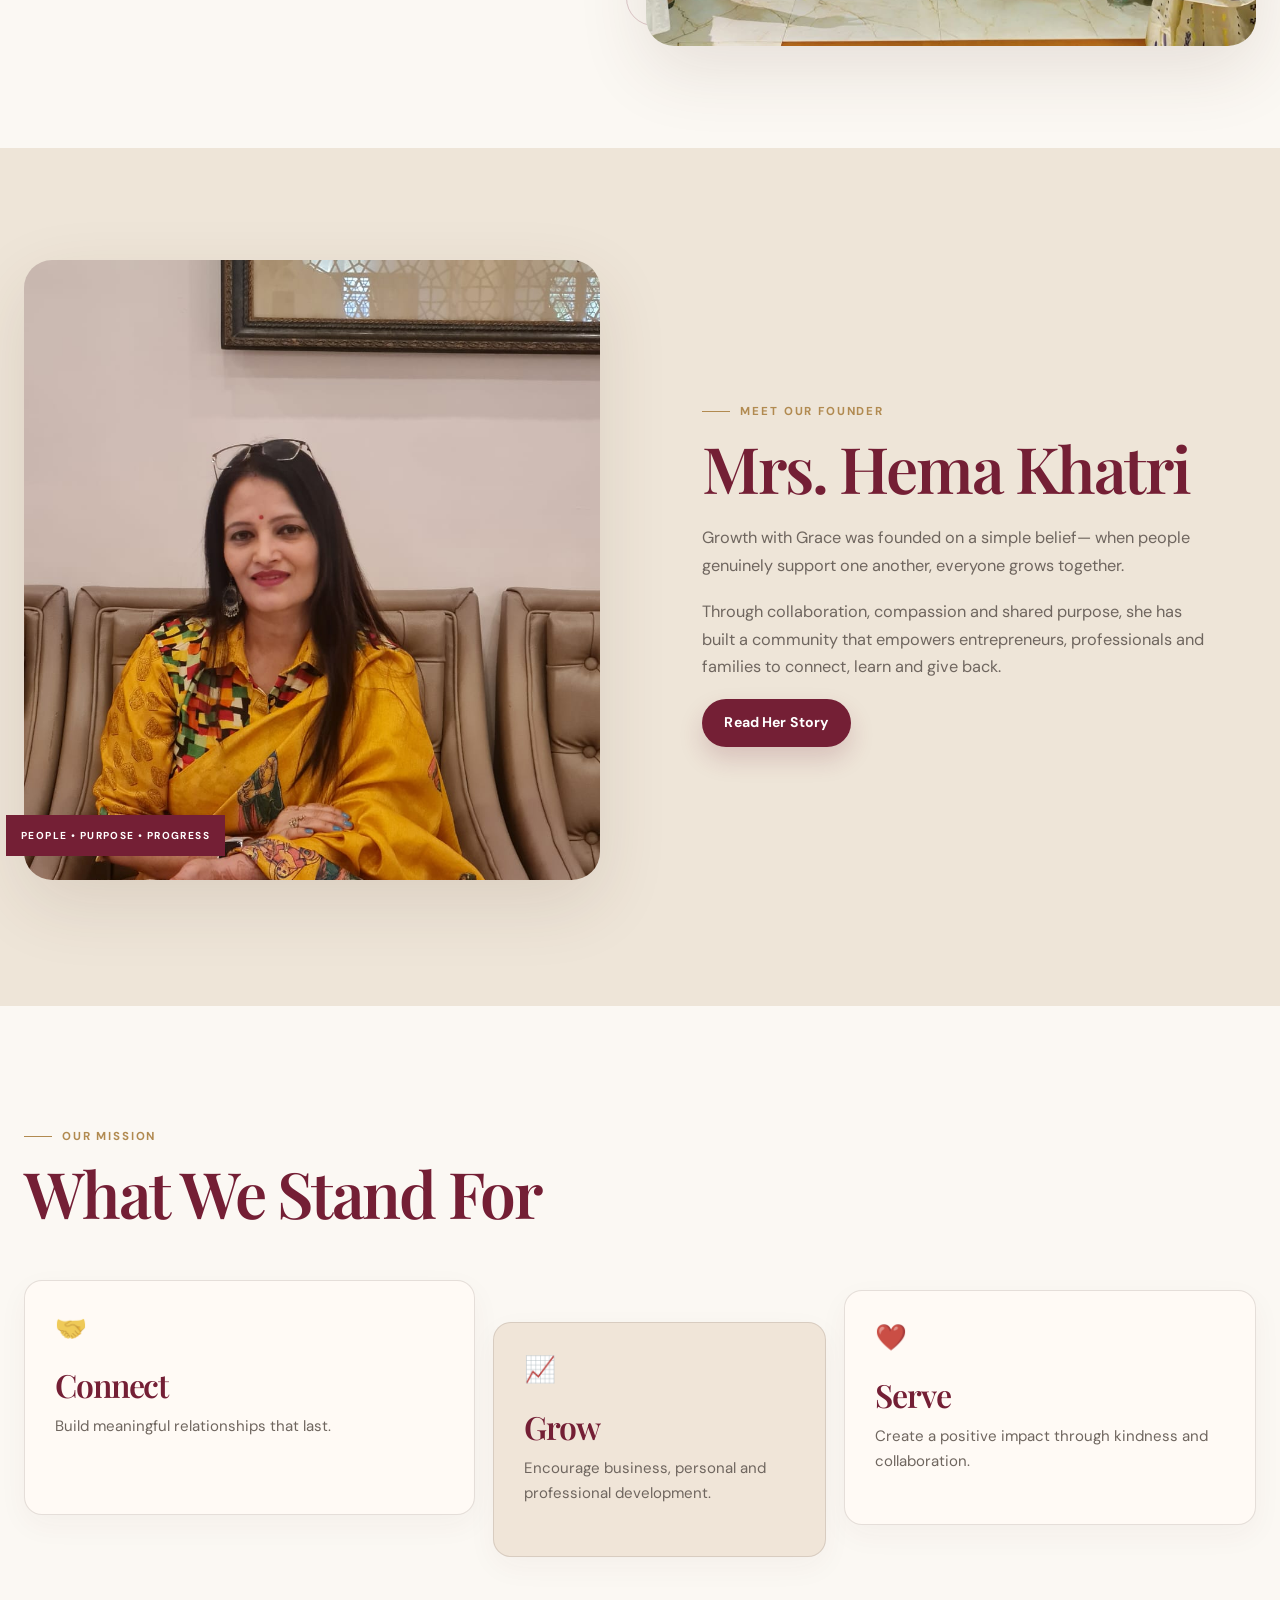
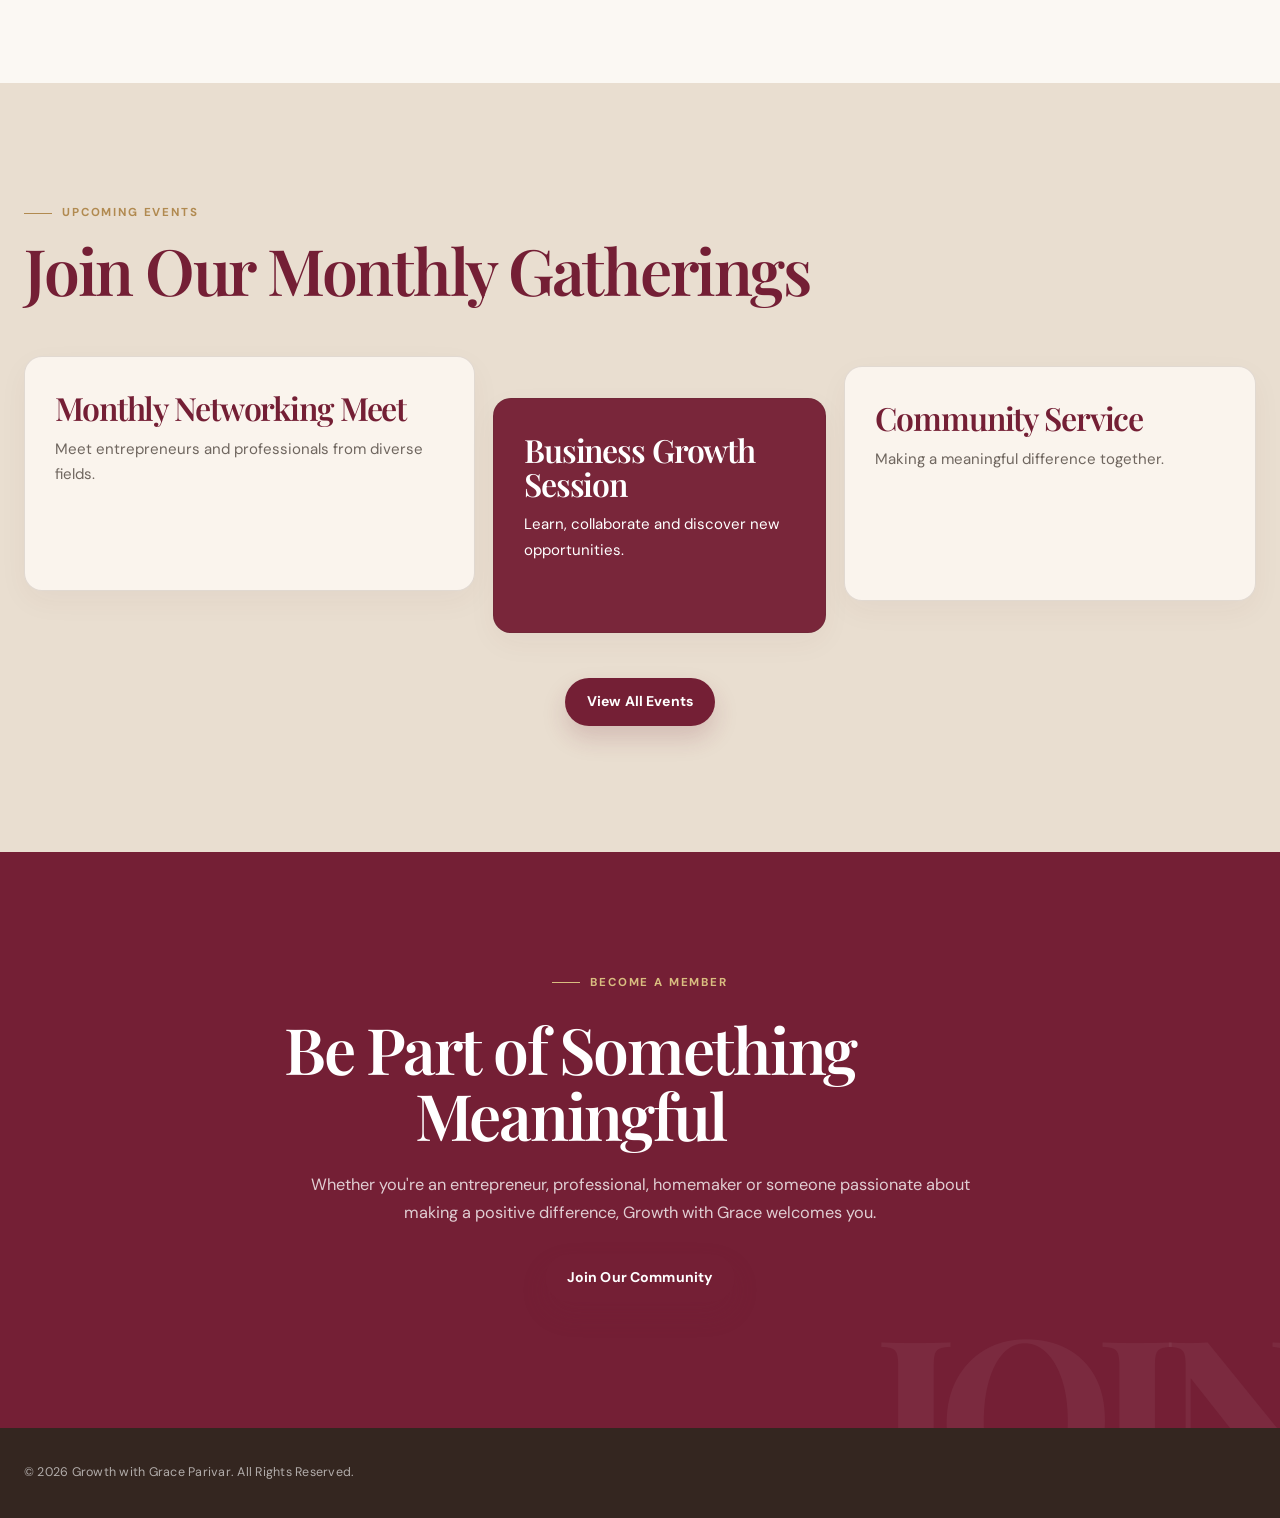
==== commit 764dcfa1: "Add files via upload" ====
--- a/index.html
+++ b/index.html
@@ -1,352 +1,364 @@
-<!DOCTYPE html>
-<html lang="en">
-
-<head>
-
-    <meta charset="UTF-8">
-    <meta name="viewport" content="width=device-width, initial-scale=1.0">
-
-    <title>Growth with Grace</title>
-
-    <meta name="description"
-        content="Growth with Grace is a community where entrepreneurs, professionals and socially conscious individuals connect, grow and serve together.">
-
-    <link rel="stylesheet" href="style.css">
-
-    <link rel="preconnect" href="https://fonts.googleapis.com">
-    <link rel="preconnect" href="https://fonts.gstatic.com" crossorigin>
-
-    <link href="https://fonts.googleapis.com/css2?family=Poppins:wght@300;400;500;600;700&family=Cormorant+Garamond:wght@500;700&display=swap"
-        rel="stylesheet">
-
-</head>
-
-<body>
-
-<!-- ================= NAVIGATION ================= -->
-
-<header>
-
-    <div class="container navbar">
-
-        <a href="index.html" class="logo">
-
-            <img src="images/logo.png" alt="Growth with Grace Logo">
-
-        </a>
-
-        <nav>
-
-            <ul>
-
-                <li><a href="index.html">Home</a></li>
-
-                <li><a href="about.html">Our Story</a></li>
-
-                <li><a href="gallery.html">Gallery</a></li>
-
-                <li><a href="events.html">Events</a></li>
-
-                <li><a href="contact.html">Contact</a></li>
-
-            </ul>
-
-        </nav>
-
-        <a href="register.html" class="join-btn">
-
-            Join Us
-
-        </a>
-
-    </div>
-
-</header>
-
-<!-- ================= HERO ================= -->
-
-<section class="hero">
-
-    <div class="hero-content">
-
-        <p class="hero-small">
-
-            CONNECTING PEOPLE • PURPOSE • PROGRESS
-
-        </p>
-
-        <h1>
-
-            Growth with Grace
-
-        </h1>
-
-        <p class="hero-text">
-
-            A community where entrepreneurs, professionals and socially conscious
-            individuals come together to support one another, build meaningful
-            relationships and create a positive impact.
-
-        </p>
-
-        <div class="hero-buttons">
-
-            <a href="about.html" class="primary-btn">
-
-                Learn More
-
-            </a>
-
-            <a href="events.html" class="secondary-btn">
-
-                Upcoming Events
-
-            </a>
-
-        </div>
-
-    </div>
-
-</section>
-
-<!-- ================= WELCOME ================= -->
-
-<section class="welcome section">
-
-<div class="container welcome-grid">
-
-<div class="welcome-text">
-
-<p class="section-tag">
-WELCOME TO OUR COMMUNITY
-</p>
-
-<h2>
-Growing Together.<br>
-Serving Together.
-</h2>
-
-<p>
-Growth with Grace Parivar is a vibrant community where entrepreneurs,
-professionals and socially conscious individuals come together to
-build meaningful relationships, support one another and create
-opportunities for personal, professional and social growth.
-</p>
-
-<a href="about.html" class="primary-btn">
-Learn More
-</a>
-
-</div>
-
-<div class="welcome-image">
-
-<img src="images/august1.jpg" alt="Community">
-
-</div>
-
-</div>
-
-</section>
-
-
-
-<!-- ================= FOUNDER ================= -->
-
-<section class="founder section">
-
-<div class="container founder-grid">
-
-<div class="founder-image">
-
-<img src="images/founder1.jpg" alt="Founder">
-
-</div>
-
-<div class="founder-content">
-
-<p class="section-tag">
-MEET OUR FOUNDER
-</p>
-
-<h2>
-Mrs. Hema Khatri
-</h2>
-
-<p>
-Growth with Grace was founded on a simple belief—
-when people genuinely support one another,
-everyone grows together.
-</p>
-
-<p>
-Through collaboration, compassion and shared purpose,
-she has built a community that empowers entrepreneurs,
-professionals and families to connect, learn and give back.
-</p>
-
-<a href="about.html" class="primary-btn">
-Read Her Story
-</a>
-
-</div>
-
-</div>
-
-</section>
-
-
-
-<!-- ================= MISSION ================= -->
-
-<section class="values section">
-
-<div class="container">
-
-<p class="section-tag">
-OUR MISSION
-</p>
-
-<h2>
-What We Stand For
-</h2>
-
-<div class="value-grid">
-
-<div class="value-card">
-
-<div class="icon">🤝</div>
-
-<h3>Connect</h3>
-
-<p>
-Build meaningful relationships that last.
-</p>
-
-</div>
-
-<div class="value-card">
-
-<div class="icon">📈</div>
-
-<h3>Grow</h3>
-
-<p>
-Encourage business, personal and professional development.
-</p>
-
-</div>
-
-<div class="value-card">
-
-<div class="icon">❤️</div>
-
-<h3>Serve</h3>
-
-<p>
-Create a positive impact through kindness and collaboration.
-</p>
-
-</div>
-
-</div>
-
-</div>
-
-</section>
-
-
-
-<!-- ================= EVENTS ================= -->
-
-<section class="events-preview section">
-
-<div class="container">
-
-<p class="section-tag">
-UPCOMING EVENTS
-</p>
-
-<h2>
-Join Our Monthly Gatherings
-</h2>
-
-<div class="value-grid">
-
-<div class="value-card">
-
-<h3>Monthly Networking Meet</h3>
-
-<p>
-Meet entrepreneurs and professionals from diverse fields.
-</p>
-
-</div>
-
-<div class="value-card">
-
-<h3>Business Growth Session</h3>
-
-<p>
-Learn, collaborate and discover new opportunities.
-</p>
-
-</div>
-
-<div class="value-card">
-
-<h3>Community Service</h3>
-
-<p>
-Making a meaningful difference together.
-</p>
-
-</div>
-
-</div>
-
-<div style="text-align:center; margin-top:45px;">
-
-<a href="events.html" class="primary-btn">
-View All Events
-</a>
-
-</div>
-
-</div>
-
-</section>
-
-
-
-<!-- ================= JOIN ================= -->
-
-<section class="join section">
-
-<div class="container" style="text-align:center;">
-
-<p class="section-tag">
-BECOME A MEMBER
-</p>
-
-<h2>
-Be Part of Something Meaningful
-</h2>
-
-<p style="max-width:700px;margin:auto;margin-top:20px;margin-bottom:40px;">
-
-Whether you're an entrepreneur, professional,
-homemaker or someone passionate about making a positive
-difference, Growth with Grace welcomes you.
-
-</p>
-
-<a href="register.html" class="primary-btn">
-
-Join Our Community
-
-</a>
-
-</div>
-
-</section>+<!DOCTYPE html>
+<html lang="en">
+
+<head>
+
+    <meta charset="UTF-8">
+    <meta name="viewport" content="width=device-width, initial-scale=1.0">
+
+    <title>Growth with Grace</title>
+
+    <meta name="description"
+        content="Growth with Grace is a community where entrepreneurs, professionals and socially conscious individuals connect, grow and serve together.">
+
+    <link rel="stylesheet" href="style.css">
+    <link rel="icon" href="favicon.svg" type="image/svg+xml">
+    <link rel="apple-touch-icon" href="images/logo.png">
+    <meta name="theme-color" content="#f5f0e8">
+
+    <link rel="preconnect" href="https://fonts.googleapis.com">
+    <link rel="preconnect" href="https://fonts.gstatic.com" crossorigin>
+
+    <link href="https://fonts.googleapis.com/css2?family=DM+Sans:wght@400;500;600;700&family=Playfair+Display:wght@500;600;700&display=swap"
+        rel="stylesheet">
+
+</head>
+
+<body>
+
+<!-- ================= NAVIGATION ================= -->
+
+<header>
+
+    <div class="container navbar">
+
+        <a href="index.html" class="logo">
+
+            <img src="images/logo.png" alt="Growth with Grace Logo" loading="lazy">
+
+        </a>
+
+        <nav>
+
+            <ul>
+
+                <li><a href="index.html">Home</a></li>
+
+                <li><a href="about.html">Our Story</a></li>
+
+                <li><a href="gallery.html">Gallery</a></li>
+
+                <li><a href="events.html">Events</a></li>
+
+                <li><a href="contact.html">Contact</a></li>
+
+            </ul>
+
+        </nav>
+
+        <a href="register.html" class="join-btn">
+
+            Join Us
+
+        </a>
+
+    </div>
+
+</header>
+
+<!-- ================= HERO ================= -->
+
+<section class="hero">
+
+    <div class="hero-content">
+
+        <p class="hero-small">
+
+            CONNECTING PEOPLE • PURPOSE • PROGRESS
+
+        </p>
+
+        <h1>
+
+            Growth with Grace
+
+        </h1>
+
+        <p class="hero-text">
+
+            A community where entrepreneurs, professionals and socially conscious
+            individuals come together to support one another, build meaningful
+            relationships and create a positive impact.
+
+        </p>
+
+        <div class="hero-buttons">
+
+            <a href="about.html" class="primary-btn">
+
+                Learn More
+
+            </a>
+
+            <a href="events.html" class="secondary-btn">
+
+                Upcoming Events
+
+            </a>
+
+        </div>
+
+    </div>
+
+</section>
+
+<!-- ================= WELCOME ================= -->
+
+<section class="welcome section">
+
+<div class="container welcome-grid">
+
+<div class="welcome-text">
+
+<p class="section-tag">
+WELCOME TO OUR COMMUNITY
+</p>
+
+<h2>
+Growing Together.<br>
+Serving Together.
+</h2>
+
+<p>
+Growth with Grace Parivar is a vibrant community where entrepreneurs,
+professionals and socially conscious individuals come together to
+build meaningful relationships, support one another and create
+opportunities for personal, professional and social growth.
+</p>
+
+<a href="about.html" class="primary-btn">
+Learn More
+</a>
+
+</div>
+
+<div class="welcome-image">
+
+<img src="images/august1.jpg" alt="Community" loading="lazy">
+
+</div>
+
+</div>
+
+</section>
+
+
+
+<!-- ================= FOUNDER ================= -->
+
+<section class="founder section">
+
+<div class="container founder-grid">
+
+<div class="founder-image">
+
+<img src="images/founder1.jpg" alt="Founder" loading="lazy">
+
+</div>
+
+<div class="founder-content">
+
+<p class="section-tag">
+MEET OUR FOUNDER
+</p>
+
+<h2>
+Mrs. Hema Khatri
+</h2>
+
+<p>
+Growth with Grace was founded on a simple belief—
+when people genuinely support one another,
+everyone grows together.
+</p>
+
+<p>
+Through collaboration, compassion and shared purpose,
+she has built a community that empowers entrepreneurs,
+professionals and families to connect, learn and give back.
+</p>
+
+<a href="about.html" class="primary-btn">
+Read Her Story
+</a>
+
+</div>
+
+</div>
+
+</section>
+
+
+
+<!-- ================= MISSION ================= -->
+
+<section class="values section">
+
+<div class="container">
+
+<p class="section-tag">
+OUR MISSION
+</p>
+
+<h2>
+What We Stand For
+</h2>
+
+<div class="value-grid">
+
+<div class="value-card">
+
+<div class="icon">🤝</div>
+
+<h3>Connect</h3>
+
+<p>
+Build meaningful relationships that last.
+</p>
+
+</div>
+
+<div class="value-card">
+
+<div class="icon">📈</div>
+
+<h3>Grow</h3>
+
+<p>
+Encourage business, personal and professional development.
+</p>
+
+</div>
+
+<div class="value-card">
+
+<div class="icon">❤️</div>
+
+<h3>Serve</h3>
+
+<p>
+Create a positive impact through kindness and collaboration.
+</p>
+
+</div>
+
+</div>
+
+</div>
+
+</section>
+
+
+
+<!-- ================= EVENTS ================= -->
+
+<section class="events-preview section">
+
+<div class="container">
+
+<p class="section-tag">
+UPCOMING EVENTS
+</p>
+
+<h2>
+Join Our Monthly Gatherings
+</h2>
+
+<div class="value-grid">
+
+<div class="value-card">
+
+<h3>Monthly Networking Meet</h3>
+
+<p>
+Meet entrepreneurs and professionals from diverse fields.
+</p>
+
+</div>
+
+<div class="value-card">
+
+<h3>Business Growth Session</h3>
+
+<p>
+Learn, collaborate and discover new opportunities.
+</p>
+
+</div>
+
+<div class="value-card">
+
+<h3>Community Service</h3>
+
+<p>
+Making a meaningful difference together.
+</p>
+
+</div>
+
+</div>
+
+<div class="center-cta">
+
+<a href="events.html" class="primary-btn">
+View All Events
+</a>
+
+</div>
+
+</div>
+
+</section>
+
+
+
+<!-- ================= JOIN ================= -->
+
+<section class="join section">
+
+<div class="container center-block">
+
+<p class="section-tag">
+BECOME A MEMBER
+</p>
+
+<h2>
+Be Part of Something Meaningful
+</h2>
+
+<p class="center-copy">
+
+Whether you're an entrepreneur, professional,
+homemaker or someone passionate about making a positive
+difference, Growth with Grace welcomes you.
+
+</p>
+
+<a href="register.html" class="primary-btn">
+
+Join Our Community
+
+</a>
+
+</div>
+
+</section>
+<footer>
+  <div class="container">
+    <p>© 2026 Growth with Grace Parivar. All Rights Reserved.</p>
+  </div>
+</footer>
+
+<script src="script.js"></script>
+</body>
+</html>
--- a/style.css
+++ b/style.css
@@ -1,2152 +1,342 @@
-/* ======================================================
-   GROWTH WITH GRACE PARIVAR
-   STYLE.CSS
-   PART 1
-====================================================== */
-
-:root {
-
-    --primary: #7A1734;
-    --secondary: #183A74;
-    --accent: #C6A15B;
-
-    --background: #F8F6F2;
-    --white: #ffffff;
-    --text: #2E2E2E;
-
-    --shadow: 0 10px 30px rgba(0, 0, 0, .08);
-
-    --radius: 18px;
-
-}
-
-* {
-    margin: 0;
-    padding: 0;
-    box-sizing: border-box;
-}
-
-html {
-    scroll-behavior: smooth;
-}
-
-body {
-
-    font-family: 'Poppins', sans-serif;
-
-    background: linear-gradient(180deg,
-            #FFFCF6 0%,
-            #F8EED8 45%,
-            #F2DFC0 100%);
-
-    color: var(--text);
-
-    overflow-x: hidden;
-
-}
-
-img {
-
-    max-width: 100%;
-
-    display: block;
-
-}
-
-a {
-
-    text-decoration: none;
-
-    color: inherit;
-
-}
-
-ul {
-
-    list-style: none;
-
-}
-
-.container {
-
-    width: min(1200px, 90%);
-
-    margin: auto;
-
-}
-
-.section {
-
-    padding: 110px 0;
-
-}
-
-h1,
-h2,
-h3 {
-
-    font-family: 'Cormorant Garamond', serif;
-
-}
-
-.section-tag {
-
-    color: var(--accent);
-
-    font-size: .85rem;
-
-    letter-spacing: 4px;
-
-    font-weight: 600;
-
-    margin-bottom: 12px;
-
-    text-transform: uppercase;
-
-}
-
-section h2 {
-
-    font-size: 3rem;
-
-    margin-bottom: 20px;
-
-    color: var(--primary);
-
-}
-
-section p {
-
-    line-height: 1.8;
-
-    font-size: 1.05rem;
-
-}
-
-
-
-/* ===================================
-            NAVBAR
-=================================== */
-
-header {
-
-    position: fixed;
-
-    top: 0;
-
-    left: 0;
-
-    width: 100%;
-
-    z-index: 999;
-
-    backdrop-filter: blur(16px);
-
-    background: rgba(248, 246, 242, .90);
-
-    box-shadow: 0 5px 20px rgba(0, 0, 0, .06);
-
-}
-
-.navbar {
-
-    display: flex;
-
-    align-items: center;
-
-    justify-content: space-between;
-
-    padding: 18px 0;
-
-}
-
-.logo img {
-
-    height: 100px;
-
-}
-
-nav ul {
-
-    display: flex;
-
-    align-items: center;
-
-    gap: 40px;
-
-    list-style: none;
-
-}
-
-nav a {
-
-    color: var(--secondary);
-
-    font-weight: 500;
-
-    transition: .3s;
-
-    position: relative;
-
-}
-
-nav a::after {
-
-    content: "";
-
-    position: absolute;
-
-    width: 0;
-
-    height: 2px;
-
-    left: 0;
-
-    bottom: -6px;
-
-    background: var(--accent);
-
-    transition: .3s;
-
-}
-
-nav a:hover {
-
-    color: var(--primary);
-
-}
-
-nav a:hover::after {
-
-    width: 100%;
-
-}
-
-
-
-/* ===================================
-              HERO
-=================================== */
-
-.hero {
-
-    min-height: 100vh;
-
-    display: flex;
-
-    align-items: center;
-
-    justify-content: center;
-
-    text-align: center;
-
-    padding: 140px 20px 80px;
-
-    background:
-
-        linear-gradient(rgba(20, 20, 20, .35), rgba(20, 20, 20, .35)),
-
-        url("images/sept1.jpg");
-
-    background-size: cover;
-
-    background-position: center;
-
-}
-
-.hero-content {
-
-    max-width: 850px;
-
-}
-
-.hero-small {
-
-    color: #C9A227;
-
-    letter-spacing: 4px;
-
-    text-transform: uppercase;
-
-    font-size: 1rem;
-
-    margin-bottom: 18px;
-
-    font-weight: 600;
-
-}
-
-.hero h1 {
-
-    font-size: 6.5rem;
-
-    line-height: 1.05;
-
-    color: white;
-
-    margin-bottom: 18px;
-
-}
-
-.hero h1 span {
-
-    color: var(--secondary);
-
-}
-
-.hero-text {
-
-    font-size: 1rem;
-
-    max-width: 850px;
-
-    margin: auto;
-
-    margin-bottom: 45px;
-
-    color: #f5f5f5;
-
-}
-
-.hero-buttons {
-
-    display: flex;
-
-    justify-content: center;
-
-    gap: 20px;
-
-    flex-wrap: wrap;
-
-}
-
-.primary-btn {
-
-    background: var(--primary);
-
-    color: white;
-
-    padding: 16px 34px;
-
-    border-radius: 999px;
-
-    transition: .3s;
-
-    box-shadow: var(--shadow);
-
-}
-
-.primary-btn:hover {
-
-    transform: translateY(-4px);
-
-    background: #611129;
-
-}
-
-.secondary-btn {
-
-    border: 2px solid var(--accent);
-
-    color: white;
-
-    padding: 16px 34px;
-
-    border-radius: 999px;
-
-    transition: .3s;
-
-}
-
-.secondary-btn:hover {
-
-    background: var(--accent);
-
-    color: #232323;
-
-}
-
-
-
-/* ===================================
-       SECTION TRANSITIONS
-=================================== */
-
-.about {
-
-    background: white;
-
-}
-
-.values {
-
-    background: #FDFBF8;
-
-}
-
-.gallery {
-
-    background: white;
-
-}
-
-.contact {
-
-    background: #FDFBF8;
-
-}
-
-/* ======================================================
-   ABOUT SECTION
-====================================================== */
-
-.about-grid {
-
-    display: grid;
-
-    grid-template-columns: 1fr 1fr;
-
-    gap: 70px;
-
-    align-items: center;
-
-}
-
-.about-image img {
-
-    width: 100%;
-
-    border-radius: 24px;
-
-    box-shadow: var(--shadow);
-
-    transition: .4s;
-
-}
-
-.about-image img:hover {
-
-    transform: scale(1.02);
-
-}
-
-.about-content h2 {
-
-    margin-bottom: 25px;
-
-}
-
-.about-content p {
-
-    margin-bottom: 18px;
-
-}
-
-
-
-/* ======================================================
-   VALUES
-====================================================== */
-
-.value-grid {
-
-    margin-top: 60px;
-
-    display: grid;
-
-    grid-template-columns: repeat(3, 1fr);
-
-    gap: 35px;
-
-}
-
-.value-card {
-
-    background: white;
-
-    border-radius: 22px;
-
-    padding: 45px 30px;
-
-    text-align: center;
-
-    box-shadow: var(--shadow);
-
-    transition: .35s;
-
-}
-
-.value-card:hover {
-
-    transform: translateY(-12px);
-
-}
-
-.value-card .icon {
-
-    font-size: 3rem;
-
-    margin-bottom: 20px;
-
-}
-
-.value-card h3 {
-
-    font-size: 2rem;
-
-    color: var(--primary);
-
-    margin-bottom: 15px;
-
-}
-
-.value-card p {
-
-    color: #666;
-
-}
-
-
-
-/* ======================================================
-   GALLERY
-====================================================== */
-
-.gallery-grid {
-
-    display: grid;
-
-    grid-template-columns: repeat(2, 1fr);
-
-    gap: 35px;
-
-    margin-top: 50px;
-
-}
-
-.gallery-grid img {
-
-    width: 100%;
-
-    height: 420px;
-
-    object-fit: cover;
-
-    border-radius: 22px;
-
-    box-shadow: var(--shadow);
-
-    transition: .35s;
-
-    cursor: pointer;
-
-}
-
-.gallery-grid img:hover {
-
-    transform: scale(1.03);
-
-}
-
-
-
-/* ======================================================
-   CONTACT
-====================================================== */
-
-.contact {
-
-    text-align: center;
-
-}
-
-.contact h2 {
-
-    margin-bottom: 15px;
-
-}
-
-.contact>.container>p {
-
-    margin-bottom: 45px;
-
-}
-
-.contact-info {
-
-    display: grid;
-
-    gap: 20px;
-
-    max-width: 650px;
-
-    margin: auto;
-
-}
-
-.contact-info a {
-
-    background: white;
-
-    padding: 20px;
-
-    border-radius: 18px;
-
-    box-shadow: var(--shadow);
-
-    transition: .3s;
-
-    color: var(--secondary);
-
-    font-weight: 500;
-
-}
-
-.contact-info a:hover {
-
-    background: var(--primary);
-
-    color: white;
-
-    transform: translateY(-5px);
-
-}
-
-
-
-/* ======================================================
-   FOOTER
-====================================================== */
-
-footer {
-
-    background: #c58f3e;
-
-    color: white;
-
-    text-align: center;
-
-    padding: 35px 20px;
-
-    margin-top: 80px;
-
-}
-
-footer p {
-
-    opacity: .9;
-
-}
-
-
-
-/* ======================================================
-   RESPONSIVE
-====================================================== */
-
-@media(max-width:1000px) {
-
-    .about-grid {
-
-        grid-template-columns: 1fr;
-
-    }
-
-    .value-grid {
-
-        grid-template-columns: 1fr;
-
-    }
-
-    .gallery-grid {
-
-        grid-template-columns: 1fr;
-
-    }
-
-}
-
-@media(max-width:768px) {
-
-    .navbar {
-
-        flex-direction: column;
-
-        height: auto;
-
-        padding: 20px 0;
-
-    }
-
-    nav ul {
-
-        gap: 20px;
-
-        margin-top: 15px;
-
-        flex-wrap: wrap;
-
-        justify-content: center;
-
-    }
-
-    .hero h1 {
-
-        font-size: 3.2rem;
-
-    }
-
-    .hero-text {
-
-        font-size: 1.05rem;
-
-    }
-
-    section h2 {
-
-        font-size: 2.3rem;
-
-    }
-
-}
-
-/* ======================================================
-   PART 3 - PREMIUM POLISH & ANIMATIONS
-====================================================== */
-
-/* Smooth fade-in animation */
-
-@keyframes fadeUp {
-
-    from {
-
-        opacity: 0;
-        transform: translateY(40px);
-
-    }
-
-    to {
-
-        opacity: 1;
-        transform: translateY(0);
-
-    }
-
-}
-
-.hero-content,
-.about-content,
-.about-image,
-.value-card,
-.gallery-grid img,
-.contact-info a {
-
-    animation: fadeUp .8s ease both;
-
-}
-
-.about-content {
-
-    animation-delay: .15s;
-
-}
-
-.value-card:nth-child(2) {
-
-    animation-delay: .15s;
-
-}
-
-.value-card:nth-child(3) {
-
-    animation-delay: .3s;
-
-}
-
-.gallery-grid img:nth-child(2) {
-
-    animation-delay: .2s;
-
-}
-
-
-
-/* ======================================================
-   SCROLL OFFSET
-====================================================== */
-
-section {
-
-    scroll-margin-top: 120px;
-
-}
-
-
-
-/* ======================================================
-   BUTTON IMPROVEMENTS
-====================================================== */
-
-.primary-btn,
-.secondary-btn {
-
-    font-weight: 600;
-
-    letter-spacing: .5px;
-
-}
-
-.primary-btn:hover {
-
-    box-shadow: 0 18px 35px rgba(122, 23, 52, .28);
-
-}
-
-.secondary-btn:hover {
-
-    box-shadow: 0 18px 35px rgba(198, 161, 91, .25);
-
-}
-
-
-
-/* ======================================================
-   VALUE CARD BORDER
-====================================================== */
-
-.value-card {
-
-    border-top: 5px solid transparent;
-
-}
-
-.value-card:hover {
-
-    border-top: 5px solid var(--accent);
-
-}
-
-
-
-/* ======================================================
-   IMAGE IMPROVEMENTS
-====================================================== */
-
-.gallery-grid img {
-
-    filter: saturate(.95);
-
-}
-
-.gallery-grid img:hover {
-
-    filter: saturate(1.1);
-
-}
-
-
-
-/* ======================================================
-   SECTION HEADINGS
-====================================================== */
-
-.section-tag {
-
-    position: relative;
-
-    display: inline-block;
-
-    padding-left: 28px;
-
-}
-
-.section-tag::before {
-
-    content: "";
-
-    position: absolute;
-
-    left: 0;
-
-    top: 50%;
-
-    transform: translateY(-50%);
-
-    width: 18px;
-
-    height: 2px;
-
-    background: var(--accent);
-
-}
-
-
-
-/* ======================================================
-   SELECTION COLOR
-====================================================== */
-
-::selection {
-
-    background: var(--primary);
-
-    color: white;
-
-}
-
-
-
-/* ======================================================
-   SCROLLBAR
-====================================================== */
-
-::-webkit-scrollbar {
-
-    width: 10px;
-
-}
-
-::-webkit-scrollbar-track {
-
-    background: #eee;
-
-}
-
-::-webkit-scrollbar-thumb {
-
-    background: var(--accent);
-
-    border-radius: 20px;
-
-}
-
-::-webkit-scrollbar-thumb:hover {
-
-    background: var(--primary);
-
-}
-
-
-
-/* ======================================================
-   FOOTER LINKS (future-proof)
-====================================================== */
-
-footer a {
-
-    color: white;
-
-    transition: .3s;
-
-}
-
-footer a:hover {
-
-    color: var(--accent);
-
-}
-
-
-
-/* ======================================================
-   NICE TRANSITIONS
-====================================================== */
-
-img,
-a,
-button,
-.value-card,
-.contact-info a {
-
-    transition: all .3s ease;
-
-}
-
-
-
-/* ======================================================
-   HERO DECORATION
-====================================================== */
-
-.hero::after {
-
-    content: "";
-
-    position: absolute;
-
-    bottom: 35px;
-
-    left: 50%;
-
-    transform: translateX(-50%);
-
-    width: 70px;
-
-    height: 4px;
-
-    border-radius: 50px;
-
-    background: var(--accent);
-
-}
-
-
-
-/* ======================================================
-   ABOUT IMAGE
-====================================================== */
-
-.about-image {
-
-    position: relative;
-
-}
-
-.about-image::before {
-
-    content: "";
-
-    position: absolute;
-
-    width: 100%;
-
-    height: 100%;
-
-    border: 3px solid var(--accent);
-
-    border-radius: 24px;
-
-    top: 18px;
-
-    left: 18px;
-
-    z-index: -1;
-
-}
-
-
-
-/* ======================================================
-   GALLERY SHADOW
-====================================================== */
-
-.gallery-grid img:hover {
-
-    box-shadow: 0 20px 45px rgba(0, 0, 0, .18);
-
-}
-
-
-
-/* ======================================================
-   CONTACT CARDS
-====================================================== */
-
-.contact-info a {
-
-    border-left: 5px solid transparent;
-
-}
-
-.contact-info a:hover {
-
-    border-left: 5px solid var(--accent);
-
-}
-
-
-
-/* ======================================================
-   MOBILE IMPROVEMENTS
-====================================================== */
-
-@media(max-width:768px) {
-
-    .hero {
-
-        padding-top: 180px;
-
-    }
-
-    .hero h1 {
-
-        font-size: 2.8rem;
-
-    }
-
-    .hero-buttons {
-
-        flex-direction: column;
-
-        align-items: center;
-
-    }
-
-    .primary-btn,
-    .secondary-btn {
-
-        width: 240px;
-
-        text-align: center;
-
-    }
-
-    .logo img {
-
-        height: 60px;
-
-    }
-
-    .gallery-grid img {
-
-        height: 280px;
-
-    }
-
-}
-
-/* ================= JOIN BUTTON ================= */
-
-.join-btn {
-
-    background: #C9A227;
-
-    color: white;
-
-    padding: 14px 30px;
-
-    border-radius: 999px;
-
-    text-decoration: none;
-
-    font-weight: 600;
-
-    transition: .3s;
-
-    box-shadow: 0 10px 25px rgba(201, 162, 39, .25);
-
-    margin-left: 35px;
-
-}
-
-.join-btn:hover {
-
-    background: #B58F1D;
-
-    transform: translateY(-3px);
-
-}
-
-/* ===================================
-        WELCOME SECTION
-=================================== */
-
-.welcome {
-    padding: 120px 0;
-}
-
-.welcome-grid {
-    display: grid;
-    grid-template-columns: 1fr 1fr;
-    gap: 80px;
-    align-items: center;
-}
-
-.welcome-text h2 {
-    margin: 20px 0 30px;
-}
-
-.welcome-text p {
-    font-size: 1.1rem;
-    line-height: 1.9;
-}
-
-.welcome-image img {
-    width: 100%;
-    border-radius: 24px;
-    display: block;
-    box-shadow: 0 20px 50px rgba(0, 0, 0, .15);
-}
-
-.welcome .primary-btn {
-    display: inline-block;
-    margin-top: 35px;
-}
-
-/* ===================================
-        FOUNDER SECTION
-=================================== */
-
-.founder {
-
-    padding: 120px 0;
-
-}
-
-.founder-grid {
-
-    display: grid;
-
-    grid-template-columns: 420px 1fr;
-
-    gap: 80px;
-
-    align-items: center;
-
-}
-
-.founder-image {
-
-    text-align: center;
-
-}
-
-.founder-image img {
-
-    width: 100%;
-
-    max-width: 380px;
-
-    border-radius: 30px;
-
-    display: block;
-
-    margin: auto;
-
-    box-shadow: 0 25px 60px rgba(0, 0, 0, .18);
-
-    transition: .35s;
-
-}
-
-.founder-image img:hover {
-
-    transform: translateY(-8px);
-
-}
-
-.founder-content h2 {
-
-    margin: 18px 0 10px;
-
-}
-
-.founder-content h3 {
-
-    color: var(--accent);
-
-    font-weight: 600;
-
-    margin-bottom: 25px;
-
-}
-
-.founder-content p {
-
-    font-size: 1.08rem;
-
-    line-height: 1.9;
-
-    margin-bottom: 18px;
-
-}
-
-.founder-content .primary-btn {
-
-    display: inline-block;
-
-    margin-top: 22px;
-
-}
-
-
-
-/* ===================================
-        MISSION
-=================================== */
-
-.values {
-
-    padding: 120px 0;
-
-    text-align: center;
-
-}
-
-.value-grid {
-
-    display: grid;
-
-    grid-template-columns: repeat(3, 1fr);
-
-    gap: 35px;
-
-    margin-top: 60px;
-
-}
-
-.value-card {
-
-    background: white;
-
-    padding: 45px 35px;
-
-    border-radius: 25px;
-
-    box-shadow: 0 18px 45px rgba(0, 0, 0, .08);
-
-    transition: .35s;
-
-}
-
-.value-card:hover {
-
-    transform: translateY(-10px);
-
-}
-
-.value-card .icon {
-
-    font-size: 3rem;
-
-    margin-bottom: 20px;
-
-}
-
-.value-card h3 {
-
-    margin-bottom: 15px;
-
-    color: var(--secondary);
-
-}
-
-.value-card p {
-
-    line-height: 1.8;
-
-}
-
-
-
-/* ===================================
-        EVENTS PREVIEW
-=================================== */
-
-.events-preview {
-
-    padding: 120px 0;
-
-    text-align: center;
-
-}
-
-
-
-/* ===================================
-        JOIN SECTION
-=================================== */
-
-.join {
-
-    padding: 130px 0;
-
-    text-align: center;
-
-}
-
-.join h2 {
-
-    margin: 20px 0;
-
-}
-
-.join p {
-
-    max-width: 700px;
-
-    margin: auto;
-
-    line-height: 1.9;
-
-    margin-bottom: 45px;
-
-}
-
-
-
-/* ===================================
-        MOBILE
-=================================== */
-
-@media(max-width:900px) {
-
-    .welcome-grid,
-
-    .founder-grid {
-
-        grid-template-columns: 1fr;
-
-        text-align: center;
-
-    }
-
-    .founder-grid {
-
-        gap: 50px;
-
-    }
-
-    .value-grid {
-
-        grid-template-columns: 1fr;
-
-    }
-
-}
-
-/* ===================================
-        PAGE HEADER
-=================================== */
-
-.page-header {
-
-    padding: 220px 0 120px;
-
-    text-align: center;
-
-    background: linear-gradient(135deg,
-            rgba(123, 22, 55, .08),
-            rgba(201, 162, 39, .10));
-
-}
-
-.page-header .section-tag {
-
-    margin-bottom: 20px;
-
-}
-
-.page-header h1 {
-
-    font-size: 4.5rem;
-
-    color: var(--secondary);
-
-    margin-bottom: 25px;
-
-}
-
-.page-header p {
-
-    max-width: 750px;
-
-    margin: auto;
-
-    font-size: 1.15rem;
-
-    line-height: 1.9;
-
-}
-
-
-
-/* ===================================
-        ABOUT PAGE
-=================================== */
-
-.section {
-
-    padding: 110px 0;
-
-}
-
-.section h2 {
-
-    margin: 18px 0 30px;
-
-}
-
-.section p {
-
-    font-size: 1.08rem;
-
-    line-height: 1.9;
-
-}
-
-
-
-/* ===================================
-        ABOUT IMAGES
-=================================== */
-
-.section img {
-
-    width: 100%;
-
-    border-radius: 28px;
-
-    display: block;
-
-    box-shadow: 0 20px 50px rgba(0, 0, 0, .12);
-
-}
-
-
-
-/* ===================================
-        CORE VALUES LIST
-=================================== */
-
-.section ul {
-
-    padding-left: 25px;
-
-}
-
-.section li {
-
-    margin-bottom: 18px;
-
-    line-height: 1.8;
-
-    font-size: 1.08rem;
-
-}
-
-
-
-/* ===================================
-        QUOTE SECTION
-=================================== */
-
-.join h2 {
-
-    max-width: 850px;
-
-    margin: auto;
-
-    font-family: 'Cormorant Garamond', serif;
-
-    font-size: 3rem;
-
-    font-weight: 600;
-
-    color: var(--secondary);
-
-    line-height: 1.4;
-
-}
-
-
-
-/* ===================================
-        PAGE HEADER MOBILE
-=================================== */
-
-@media(max-width:900px) {
-
-    .page-header {
-
-        padding: 180px 20px 90px;
-
-    }
-
-    .page-header h1 {
-
-        font-size: 3rem;
-
-    }
-
-    .join h2 {
-
-        font-size: 2.2rem;
-
-    }
-
-}
-
-/* ===================================
-            GALLERY PAGE
-=================================== */
-
-.gallery-grid {
-
-    display: grid;
-
-    grid-template-columns: repeat(3, 1fr);
-
-    gap: 25px;
-
-    margin-top: 40px;
-
-}
-
-.gallery-grid img {
-
-    width: 100%;
-
-    height: 280px;
-
-    object-fit: cover;
-
-    border-radius: 22px;
-
-    transition: .35s;
-
-    cursor: pointer;
-
-    box-shadow: 0 15px 35px rgba(0, 0, 0, .12);
-
-}
-
-.gallery-grid img:hover {
-
-    transform: scale(1.04);
-
-    box-shadow: 0 25px 50px rgba(0, 0, 0, .18);
-
-}
-
-
-
-@media(max-width:900px) {
-
-    .gallery-grid {
-
-        grid-template-columns: 1fr;
-
-    }
-
-}
-
-/* ===================================
-        EVENTS PAGE
-=================================== */
-
-.event-card {
-
-    max-width: 800px;
-
-    margin: 50px auto;
-
-    background: white;
-
-    padding: 50px;
-
-    border-radius: 28px;
-
-    box-shadow: 0 20px 50px rgba(0, 0, 0, .10);
-
-}
-
-.event-card h3 {
-
-    color: var(--accent);
-
-    margin-top: 25px;
-
-    margin-bottom: 10px;
-
-}
-
-.event-card p {
-
-    line-height: 1.9;
-
-    margin-bottom: 18px;
-
-}
-
-.event-card .primary-btn {
-
-    display: inline-block;
-
-    margin-top: 20px;
-
-}
-
-/* ===================================
-        CONTACT PAGE
-=================================== */
-
-.contact-grid {
-
-    display: grid;
-
-    grid-template-columns: repeat(3, 1fr);
-
-    gap: 35px;
-
-    margin-top: 40px;
-
-}
-
-.contact-card {
-
-    background: white;
-
-    padding: 45px 30px;
-
-    border-radius: 24px;
-
-    text-align: center;
-
-    box-shadow: 0 18px 45px rgba(0, 0, 0, .08);
-
-    transition: .35s;
-
-}
-
-.contact-card:hover {
-
-    transform: translateY(-8px);
-
-}
-
-.contact-icon {
-
-    font-size: 3rem;
-
-    margin-bottom: 20px;
-
-}
-
-.contact-card h3 {
-
-    margin-bottom: 15px;
-
-    color: var(--secondary);
-
-}
-
-.contact-card p {
-
-    line-height: 1.8;
-
-}
-
-@media(max-width:900px) {
-
-    .contact-grid {
-
-        grid-template-columns: 1fr;
-
-    }
-
-}
-
-.contact-card .primary-btn {
-
-    display: inline-block;
-
-    margin-top: 25px;
-
-}
-
-/* ===================================
-        REGISTER PAGE
-=================================== */
-
-.register-box {
-
-    max-width: 800px;
-
-    margin: auto;
-
-    text-align: center;
-
-    background: white;
-
-    padding: 60px 50px;
-
-    border-radius: 28px;
-
-    box-shadow: 0 20px 50px rgba(0, 0, 0, .08);
-
-}
-
-.register-box h2 {
-
-    margin-bottom: 20px;
-
-}
-
-.register-box p {
-
-    line-height: 1.9;
-
-}
-
-.register-box .primary-btn {
-
-    display: inline-block;
-
-    margin: 35px 0;
-
-    padding: 18px 40px;
-
-}
-
-.register-note {
-
-    color: #666;
-
-    font-size: .95rem;
-
-}
-
-.scrolled {
-    background: rgba(248, 246, 242, .97);
-    box-shadow: 0 10px 30px rgba(0, 0, 0, .08);
-}
-
-/* ======================================================
-   CONTACT CARD BUTTON FIX
-====================================================== */
-
-.contact-card {
-    display: flex;
-    flex-direction: column;
-    align-items: center;
-}
-
-.contact-card p {
-    margin-bottom: 0;
-}
-
-.contact-card .primary-btn {
-    display: inline-block;
-    position: static;
-    margin-top: 25px;
-    width: auto;
-    text-align: center;
-}
-
-.contact-card .primary-btn {
-    position: static !important;
-    display: inline-block !important;
-    margin-top: 25px !important;
-    transform: none;
-}
-
-/* ======================================================
-   FIX: CONTACT CARD BUTTONS OVERLAPPING TEXT
-====================================================== */
-
-.contact-card {
-    display: flex;
-    flex-direction: column;
-    align-items: center;
-}
-
-.contact-card p {
-    margin-bottom: 25px;
-}
-
-.contact-card .primary-btn {
-    position: static !important;
-    display: inline-block;
-    margin-top: 0;
-    transform: none;
-}
-
-/* Keep hover animation */
-.contact-card .primary-btn:hover {
-    transform: translateY(-4px);
-}
-/* ======================================================
-   FIX: VALUE CARD BUTTONS OVERLAPPING TEXT (Stay Connected section)
-====================================================== */
-
-.value-card {
-    display: flex;
-    flex-direction: column;
-    align-items: center;
-}
-
-.value-card p {
-    margin-bottom: 25px;
-    flex-grow: 1;
-}
-
-.value-card .primary-btn {
-    position: static !important;
-    display: inline-block;
-    margin-top: 0;
-    transform: none;
-}
-
-.value-card .primary-btn:hover {
-    transform: translateY(-4px);
-}
-/* ======================================================
-   FIX: SECTION TAG DASH CENTERING ON MOBILE
-====================================================== */
-
-@media(max-width:900px) {
-    .page-header .section-tag,
-    .section .section-tag {
-        padding-left: 0;
-        text-indent: 0;
-    }
-
-    .page-header .section-tag::before,
-    .section .section-tag::before {
-        display: none;
-    }
-}
-@media(max-width:768px) {
-    .event-card {
-        padding: 35px 25px;
-    }
-}
-/* ======================================================
-   LIGHTBOX / IMAGE VIEWER
-====================================================== */
-
-.lightbox-overlay {
-    display: none;
-    position: fixed;
-    top: 0;
-    left: 0;
-    width: 100%;
-    height: 100%;
-    background: rgba(0, 0, 0, .92);
-    z-index: 9999;
-    align-items: center;
-    justify-content: center;
-    animation: fadeIn .25s ease;
-}
-
-.lightbox-overlay.active {
-    display: flex;
-}
-
-@keyframes fadeIn {
-    from { opacity: 0; }
-    to { opacity: 1; }
-}
-
-.lightbox-img {
-    max-width: 88%;
-    max-height: 82%;
-    border-radius: 12px;
-    box-shadow: 0 20px 60px rgba(0,0,0,.5);
-    animation: zoomIn .25s ease;
-}
-
-@keyframes zoomIn {
-    from { transform: scale(.92); opacity: 0; }
-    to { transform: scale(1); opacity: 1; }
-}
-
-.lightbox-close {
-    position: absolute;
-    top: 25px;
-    right: 35px;
-    font-size: 2.5rem;
-    color: white;
-    cursor: pointer;
-    line-height: 1;
-    transition: .2s;
-}
-
-.lightbox-close:hover {
-    color: var(--accent);
-}
-
-.lightbox-arrow {
-    position: absolute;
-    top: 50%;
-    transform: translateY(-50%);
-    font-size: 3rem;
-    color: white;
-    cursor: pointer;
-    user-select: none;
-    transition: .2s;
-    padding: 10px 20px;
-}
-
-.lightbox-arrow:hover {
-    color: var(--accent);
-}
-
-.lightbox-prev {
-    left: 10px;
-}
-
-.lightbox-next {
-    right: 10px;
-}
-
-@media(max-width:768px) {
-    .lightbox-arrow {
-        font-size: 2rem;
-        padding: 8px 12px;
-    }
-
-    .lightbox-close {
-        top: 15px;
-        right: 20px;
-        font-size: 2rem;
-    }
-}
-/* ======================================================
-   BACK TO TOP BUTTON
-====================================================== */
-
-.back-to-top {
-    position: fixed;
-    bottom: 30px;
-    right: 30px;
-    width: 50px;
-    height: 50px;
-    border-radius: 50%;
-    background: var(--primary);
-    color: white;
-    display: flex;
-    align-items: center;
-    justify-content: center;
-    font-size: 1.4rem;
-    cursor: pointer;
-    box-shadow: 0 10px 25px rgba(0,0,0,.25);
-    opacity: 0;
-    visibility: hidden;
-    transform: translateY(15px);
-    transition: .3s;
-    z-index: 998;
-}
-
-.back-to-top.show {
-    opacity: 1;
-    visibility: visible;
-    transform: translateY(0);
-}
-
-.back-to-top:hover {
-    background: #611129;
-    transform: translateY(-4px);
-}
-
-@media(max-width:768px) {
-    .back-to-top {
-        bottom: 20px;
-        right: 20px;
-        width: 44px;
-        height: 44px;
-        font-size: 1.2rem;
-    }
-}
-
-/* ======================================================
-   ACTIVE NAV LINK
-====================================================== */
-
-nav a.active {
-    color: var(--primary);
-}
-
-nav a.active::after {
-    width: 100%;
-}
-
-/* ======================================================
-   COPY-TO-CLIPBOARD FEEDBACK
-====================================================== */
-
-.copy-text {
-    cursor: pointer;
-    position: relative;
-}
-
-.copy-toast {
-    position: fixed;
-    bottom: 40px;
-    left: 50%;
-    transform: translateX(-50%) translateY(20px);
-    background: var(--primary);
-    color: white;
-    padding: 12px 24px;
-    border-radius: 999px;
-    font-size: .9rem;
-    font-weight: 500;
-    opacity: 0;
-    visibility: hidden;
-    transition: .3s;
-    z-index: 9999;
-    box-shadow: 0 10px 25px rgba(0,0,0,.25);
-}
-
-.copy-toast.show {
-    opacity: 1;
-    visibility: visible;
-    transform: translateX(-50%) translateY(0);
-}
-/* ======================================================
-   COUNTDOWN TIMER
-====================================================== */
-
-.countdown-box {
-    display: flex;
-    gap: 20px;
-    justify-content: center;
-    margin: 30px 0;
-    flex-wrap: wrap;
-}
-
-.countdown-unit {
-    background: var(--background);
-    border-radius: 16px;
-    padding: 20px 25px;
-    text-align: center;
-    min-width: 85px;
-    box-shadow: 0 10px 25px rgba(0,0,0,.08);
-}
-
-.countdown-unit span {
-    display: block;
-    font-family: 'Cormorant Garamond', serif;
-    font-size: 2.5rem;
-    font-weight: 700;
-    color: var(--primary);
-    line-height: 1;
-}
-
-.countdown-unit p {
-    font-size: .8rem;
-    text-transform: uppercase;
-    letter-spacing: 1px;
-    color: #666;
-    margin-top: 8px;
-}
-
-@media(max-width:600px) {
-    .countdown-unit {
-        min-width: 70px;
-        padding: 15px 18px;
-    }
-
-    .countdown-unit span {
-        font-size: 1.8rem;
-    }
-}
-
-/* ======================================================
-   LIGHTBOX COUNTER
-====================================================== */
-
-.lightbox-counter {
-    position: absolute;
-    bottom: 25px;
-    left: 50%;
-    transform: translateX(-50%);
-    color: white;
-    background: rgba(255,255,255,.15);
-    padding: 6px 18px;
-    border-radius: 999px;
-    font-size: .9rem;
-    font-weight: 500;
-}
+@import url('https://fonts.googleapis.com/css2?family=DM+Sans:wght@400;500;600;700&family=Playfair+Display:wght@500;600;700&display=swap');
+
+:root {
+  --ink: #27221f;
+  --muted: #6f665f;
+  --cream: #f5f0e8;
+  --paper: #fbf8f3;
+  --paper-2: #eee5d8;
+  --wine: #741f35;
+  --wine-deep: #551528;
+  --gold: #b18a50;
+  --line: rgba(72, 52, 42, .14);
+  --shadow: 0 24px 70px rgba(83, 52, 36, .12);
+  --shadow-soft: 0 12px 35px rgba(83, 52, 36, .09);
+  --radius-lg: 28px;
+  --radius-md: 18px;
+  --header-h: 86px;
+  --container: 1240px;
+}
+
+* { margin: 0; padding: 0; box-sizing: border-box; }
+html { scroll-behavior: smooth; }
+body {
+  font-family: 'DM Sans', sans-serif;
+  color: var(--ink);
+  background: var(--cream);
+  line-height: 1.7;
+  overflow-x: hidden;
+}
+body::before {
+  content: '';
+  position: fixed;
+  inset: 0;
+  pointer-events: none;
+  z-index: 1000;
+  opacity: .035;
+  background-image: url("data:image/svg+xml,%3Csvg viewBox='0 0 180 180' xmlns='http://www.w3.org/2000/svg'%3E%3Cfilter id='n'%3E%3CfeTurbulence type='fractalNoise' baseFrequency='.8' numOctaves='4' stitchTiles='stitch'/%3E%3C/filter%3E%3Crect width='100%25' height='100%25' filter='url(%23n)' opacity='.35'/%3E%3C/svg%3E");
+}
+img { display: block; max-width: 100%; }
+a { color: inherit; text-decoration: none; }
+ul { list-style: none; }
+button, a { -webkit-tap-highlight-color: transparent; }
+:focus-visible { outline: 3px solid rgba(177, 138, 80, .72); outline-offset: 4px; }
+
+.container { width: min(var(--container), calc(100% - 48px)); margin-inline: auto; }
+.section { padding: 112px 0 126px; position: relative; }
+section { scroll-margin-top: 110px; }
+
+h1, h2, h3 { font-family: 'Playfair Display', serif; font-weight: 600; letter-spacing: -.035em; }
+h1, h2 { text-wrap: balance; }
+p { max-width: 68ch; }
+section h2 { color: var(--wine); font-size: clamp(2.5rem, 5vw, 4.25rem); line-height: 1.02; margin-bottom: 24px; }
+section p { font-size: 1.02rem; color: var(--muted); }
+.section-tag {
+  display: inline-flex;
+  align-items: center;
+  gap: 10px;
+  color: var(--gold);
+  font-size: .72rem;
+  line-height: 1;
+  letter-spacing: .16em;
+  font-weight: 700;
+  margin-bottom: 18px;
+  text-transform: uppercase;
+}
+.section-tag::before { content: ''; width: 28px; height: 1px; background: currentColor; }
+
+/* Header */
+header {
+  position: fixed;
+  inset: 0 0 auto;
+  height: var(--header-h);
+  z-index: 900;
+  background: rgba(245, 240, 232, .82);
+  backdrop-filter: blur(18px);
+  -webkit-backdrop-filter: blur(18px);
+  border-bottom: 1px solid transparent;
+  transition: background .25s ease, box-shadow .25s ease, border-color .25s ease;
+}
+header.scrolled {
+  background: rgba(251, 248, 243, .94);
+  border-color: var(--line);
+  box-shadow: 0 10px 35px rgba(66, 45, 34, .08);
+}
+.navbar { height: 100%; display: grid; grid-template-columns: 150px 1fr auto; align-items: center; gap: 28px; }
+.logo { display: inline-flex; align-items: center; width: fit-content; }
+.logo img { width: auto; height: 62px; object-fit: contain; }
+nav ul { display: flex; justify-content: center; align-items: center; gap: clamp(18px, 2.6vw, 38px); }
+nav a {
+  position: relative;
+  color: #514941;
+  font-size: .87rem;
+  font-weight: 600;
+  transition: color .22s ease;
+}
+nav a::after {
+  content: '';
+  position: absolute;
+  left: 0; right: 100%; bottom: -8px;
+  height: 1px;
+  background: var(--wine);
+  transition: right .25s ease;
+}
+nav a:hover, nav a.active { color: var(--wine); }
+nav a:hover::after, nav a.active::after { right: 0; }
+.join-btn, .primary-btn, .secondary-btn {
+  display: inline-flex;
+  align-items: center;
+  justify-content: center;
+  min-height: 48px;
+  padding: 12px 22px;
+  border-radius: 999px;
+  font-size: .88rem;
+  font-weight: 700;
+  letter-spacing: .01em;
+  transition: transform .25s cubic-bezier(.2,.8,.2,1), background .25s ease, color .25s ease, box-shadow .25s ease;
+}
+.join-btn, .primary-btn { color: #fff; background: var(--wine); box-shadow: 0 12px 25px rgba(116,31,53,.18); }
+.join-btn:hover, .primary-btn:hover { transform: translateY(-2px); background: var(--wine-deep); box-shadow: 0 16px 32px rgba(116,31,53,.23); }
+.join-btn:active, .primary-btn:active, .secondary-btn:active { transform: translateY(1px) scale(.985); }
+.secondary-btn { border: 1px solid rgba(255,255,255,.65); color: #fff; background: rgba(255,255,255,.08); backdrop-filter: blur(8px); }
+.secondary-btn:hover { background: #fff; color: var(--wine); border-color: #fff; }
+.menu-toggle { display: none; width: 44px; height: 44px; border: 1px solid var(--line); border-radius: 50%; background: var(--paper); color: var(--ink); cursor: pointer; }
+.menu-toggle span, .menu-toggle::before, .menu-toggle::after { content: ''; display: block; width: 18px; height: 1.5px; background: currentColor; margin: 4px auto; transition: transform .2s ease; }
+
+/* Hero */
+.hero {
+  min-height: max(720px, 100dvh);
+  position: relative;
+  display: grid;
+  align-items: end;
+  overflow: hidden;
+  padding: 150px 0 86px;
+  background: #35251f url('images/sept1.jpg') center/cover no-repeat;
+  isolation: isolate;
+}
+.hero::before {
+  content: '';
+  position: absolute; inset: 0;
+  z-index: -1;
+  background: linear-gradient(90deg, rgba(33,23,20,.86) 0%, rgba(33,23,20,.63) 43%, rgba(33,23,20,.16) 78%), linear-gradient(0deg, rgba(24,16,13,.52), transparent 55%);
+}
+.hero::after {
+  content: 'GWP';
+  position: absolute;
+  right: -10px; bottom: -44px;
+  font: 700 clamp(8rem, 18vw, 17rem)/1 'Playfair Display', serif;
+  color: rgba(255,255,255,.055);
+  letter-spacing: -.09em;
+  z-index: -1;
+}
+.hero-content { width: min(var(--container), calc(100% - 48px)); margin: auto; position: relative; color: #fff; }
+.hero-small { color: #e4c98f; font-size: .74rem; letter-spacing: .2em; font-weight: 700; text-transform: uppercase; margin-bottom: 20px; }
+.hero h1 { max-width: 800px; font-size: clamp(4rem, 9vw, 8.4rem); line-height: .88; color: #fff; margin-bottom: 28px; }
+.hero-text { max-width: 620px; color: rgba(255,255,255,.84); font-size: clamp(1rem, 1.6vw, 1.18rem); line-height: 1.75; margin-bottom: 34px; }
+.hero-buttons { display: flex; gap: 12px; flex-wrap: wrap; }
+
+/* Editorial section rhythm */
+.welcome { background: var(--paper); }
+.welcome-grid, .founder-grid { display: grid; grid-template-columns: minmax(0, .92fr) minmax(0, 1.08fr); gap: clamp(48px, 8vw, 120px); align-items: center; }
+.welcome-text { padding-left: clamp(0px, 3vw, 40px); }
+.welcome-text > p:not(.section-tag) { margin-bottom: 28px; }
+.welcome-image { position: relative; transform: translateY(24px); }
+.welcome-image::before { content: ''; position: absolute; inset: -20px 20px 20px -20px; border: 1px solid rgba(116,31,53,.22); border-radius: var(--radius-lg); z-index: -1; }
+.welcome-image img, .founder-image img { width: 100%; height: min(610px, 58vw); object-fit: cover; border-radius: var(--radius-lg); box-shadow: var(--shadow); }
+.founder { background: var(--paper-2); }
+.founder-grid { grid-template-columns: minmax(0, 1.02fr) minmax(0, .98fr); }
+.founder-image { position: relative; }
+.founder-image img { height: 620px; object-position: center top; }
+.founder-image::after { content: 'PEOPLE • PURPOSE • PROGRESS'; position: absolute; left: -18px; bottom: 24px; background: var(--wine); color: #fff; padding: 12px 15px; font-size: .63rem; letter-spacing: .14em; font-weight: 700; }
+.founder-content { padding-right: clamp(0px, 3vw, 42px); }
+.founder-content p { margin-bottom: 18px; }
+.founder-content h3 { font-family: 'DM Sans', sans-serif; font-size: .76rem; letter-spacing: .11em; text-transform: uppercase; color: var(--wine); margin: 30px 0 8px; }
+
+.values { background: var(--paper); }
+.values > .container > h2 { max-width: 760px; }
+.value-grid { margin-top: 54px; display: grid; grid-template-columns: 1.15fr .85fr 1.05fr; gap: 18px; align-items: start; }
+.value-card {
+  position: relative;
+  min-height: 235px;
+  padding: 34px 30px 32px;
+  background: #fffaf5;
+  border: 1px solid var(--line);
+  border-radius: var(--radius-md);
+  box-shadow: 0 10px 30px rgba(82, 56, 41, .045);
+  transition: transform .3s cubic-bezier(.2,.8,.2,1), box-shadow .3s ease, background .3s ease;
+}
+.value-card:nth-child(2) { margin-top: 42px; background: #f0e5d8; }
+.value-card:nth-child(3) { margin-top: 10px; }
+.value-card:hover { transform: translateY(-7px); box-shadow: var(--shadow-soft); }
+.value-card .icon { font-size: 1.6rem; line-height: 1; margin-bottom: 28px; filter: saturate(.7); }
+.value-card h3 { color: var(--wine); font-size: 2rem; line-height: 1.05; margin-bottom: 12px; }
+.value-card p { font-size: .94rem; }
+
+.events-preview { background: #e9ded0; }
+.events-preview .value-card { background: rgba(255,250,245,.78); }
+.events-preview .value-card:nth-child(2) { background: rgba(116,31,53,.96); }
+.events-preview .value-card:nth-child(2) h3, .events-preview .value-card:nth-child(2) p { color: #fff; }
+.events-preview .value-card:nth-child(2) .icon { filter: grayscale(1) brightness(0) invert(1); }
+.join { background: var(--wine); color: #fff; overflow: hidden; }
+.join::after { content: 'JOIN'; position: absolute; right: -25px; bottom: -70px; font: 700 14rem/.8 'Playfair Display', serif; color: rgba(255,255,255,.05); letter-spacing: -.08em; }
+.join .container { position: relative; z-index: 1; }
+.join .section-tag { color: #d9bd80; }
+.join h2 { color: #fff; max-width: 760px; }
+.join p { color: rgba(255,255,255,.78); max-width: 680px; margin-bottom: 28px; }
+
+/* Interior page headers */
+.page-header { padding: 178px 0 92px; background: var(--paper); position: relative; overflow: hidden; border-bottom: 1px solid var(--line); }
+.page-header::after { content: ''; position: absolute; right: -80px; top: 95px; width: 310px; height: 310px; border: 1px solid rgba(116,31,53,.13); border-radius: 50%; box-shadow: -50px 50px 0 rgba(116,31,53,.035); }
+.page-header .container { position: relative; z-index: 1; }
+.page-header h1 { max-width: 880px; color: var(--wine); font-size: clamp(3.6rem, 7vw, 7rem); line-height: .94; margin-bottom: 26px; }
+.page-header p:not(.section-tag) { max-width: 720px; font-size: 1.06rem; }
+
+/* Gallery */
+.gallery-grid { columns: 3 260px; column-gap: 16px; margin-top: 42px; }
+.gallery-grid img { width: 100%; height: auto; margin: 0 0 16px; break-inside: avoid; border-radius: 12px; cursor: zoom-in; transition: transform .35s ease, filter .35s ease; }
+.gallery-grid img:hover { transform: translateY(-3px); filter: saturate(.88); }
+.section > .container > div[style*='margin-top'] { margin-top: 64px !important; }
+.section > .container > div[style*='margin-top'] h3 { color: var(--wine) !important; font-size: 2rem !important; margin-bottom: 8px !important; }
+
+/* Events */
+.event-card {
+  max-width: 920px;
+  padding: 34px;
+  margin: 34px 0 0 auto;
+  background: #fffaf5;
+  border: 1px solid var(--line);
+  border-radius: var(--radius-lg);
+  box-shadow: var(--shadow-soft);
+  display: grid;
+  grid-template-columns: repeat(3, 1fr);
+  gap: 1px;
+  overflow: hidden;
+}
+.event-card > h3 { font-family: 'DM Sans', sans-serif; font-size: .78rem; text-transform: uppercase; letter-spacing: .12em; color: var(--gold); }
+.countdown-box { margin-top: 30px; display: grid; grid-template-columns: repeat(4, minmax(0, 1fr)); gap: 10px; }
+.countdown-unit { padding: 22px 12px; text-align: center; background: var(--wine); color: #fff; border-radius: 14px; }
+.countdown-unit span { display: block; font: 600 2.5rem/1 'DM Sans', sans-serif; font-variant-numeric: tabular-nums; }
+.countdown-unit p { color: rgba(255,255,255,.68); font-size: .68rem; letter-spacing: .1em; text-transform: uppercase; margin-top: 8px; }
+
+/* Contact / register */
+.contact-grid { display: grid; grid-template-columns: 1.2fr .9fr .9fr; gap: 16px; align-items: stretch; }
+.contact-card { min-height: 250px; padding: 32px; background: #fffaf5; border: 1px solid var(--line); border-radius: var(--radius-md); display: flex; flex-direction: column; justify-content: flex-end; transition: transform .3s ease, box-shadow .3s ease; }
+.contact-card:nth-child(2) { margin-top: 38px; }
+.contact-card:hover { transform: translateY(-6px); box-shadow: var(--shadow-soft); }
+.contact-icon { font-size: 1.4rem; margin-bottom: auto; filter: saturate(.65); }
+.contact-card h3 { color: var(--wine); font-size: 1.8rem; margin-bottom: 8px; }
+.copy-text { cursor: copy; overflow-wrap: anywhere; }
+.register-box { max-width: 920px; padding: clamp(38px, 7vw, 74px); background: #fffaf5; border: 1px solid var(--line); border-radius: var(--radius-lg); box-shadow: var(--shadow); }
+.register-box h2 { margin-bottom: 16px; }
+.register-box .primary-btn { margin: 28px 0 12px; }
+.register-note { font-size: .88rem; }
+
+/* Footer */
+footer { background: #342620; color: #fff; padding: 34px 0; margin-top: 0; }
+footer p { color: rgba(255,255,255,.62); font-size: .78rem; letter-spacing: .02em; }
+
+/* Lightbox */
+.lightbox-overlay { position: fixed; inset: 0; z-index: 1200; display: flex; align-items: center; justify-content: center; padding: 50px; background: rgba(25,16,13,.93); opacity: 0; visibility: hidden; transition: opacity .25s ease, visibility .25s ease; }
+.lightbox-overlay.active { opacity: 1; visibility: visible; }
+.lightbox-img { max-width: min(92vw, 1200px); max-height: 86vh; object-fit: contain; border-radius: 8px; box-shadow: 0 25px 90px rgba(0,0,0,.35); }
+.lightbox-close, .lightbox-arrow { position: absolute; color: #fff; cursor: pointer; user-select: none; transition: transform .2s ease, color .2s ease; }
+.lightbox-close { top: 18px; right: 28px; font-size: 2.2rem; font-weight: 300; }
+.lightbox-arrow { top: 50%; transform: translateY(-50%); font-size: 2.2rem; padding: 18px; }
+.lightbox-arrow:hover { color: #d9bd80; }
+.lightbox-prev { left: 18px; }
+.lightbox-next { right: 18px; }
+.lightbox-counter { position: absolute; bottom: 18px; left: 50%; transform: translateX(-50%); color: rgba(255,255,255,.7); font-size: .75rem; letter-spacing: .12em; }
+.back-to-top { position: fixed; right: 22px; bottom: 22px; z-index: 800; width: 44px; height: 44px; border-radius: 50%; background: var(--wine); color: #fff; display: grid; place-items: center; cursor: pointer; opacity: 0; visibility: hidden; transform: translateY(8px); transition: .25s ease; box-shadow: var(--shadow-soft); }
+.back-to-top.show { opacity: 1; visibility: visible; transform: translateY(0); }
+.copy-toast { position: fixed; left: 50%; bottom: 28px; z-index: 1300; transform: translate(-50%, 12px); padding: 9px 14px; border-radius: 999px; background: var(--ink); color: #fff; font-size: .78rem; opacity: 0; visibility: hidden; transition: .2s ease; }
+.copy-toast.show { opacity: 1; visibility: visible; transform: translate(-50%, 0); }
+
+/* Motion */
+@keyframes revealUp { from { opacity: 0; transform: translateY(24px); } to { opacity: 1; transform: translateY(0); } }
+.hero-content { animation: revealUp .75s cubic-bezier(.2,.8,.2,1) both; }
+@media (prefers-reduced-motion: reduce) { *, *::before, *::after { scroll-behavior: auto !important; animation: none !important; transition-duration: .01ms !important; } }
+
+@media (max-width: 960px) {
+  .navbar { grid-template-columns: 1fr auto auto; }
+  .menu-toggle { display: block; }
+  nav { position: absolute; left: 24px; right: 24px; top: calc(100% + 10px); padding: 18px; background: rgba(251,248,243,.98); border: 1px solid var(--line); border-radius: 18px; box-shadow: var(--shadow); opacity: 0; visibility: hidden; transform: translateY(-8px); transition: .22s ease; }
+  nav.open { opacity: 1; visibility: visible; transform: translateY(0); }
+  nav ul { flex-direction: column; align-items: stretch; gap: 0; }
+  nav li a { display: block; padding: 12px 10px; }
+  .join-btn { min-height: 42px; padding-inline: 17px; }
+  .welcome-grid, .founder-grid { gap: 48px; }
+  .value-grid { grid-template-columns: 1fr 1fr; }
+  .value-card:nth-child(2) { margin-top: 34px; }
+  .value-card:nth-child(3) { grid-column: 1 / -1; margin: 0 18%; }
+  .contact-grid { grid-template-columns: 1fr 1fr; }
+  .contact-card:nth-child(2) { margin-top: 30px; }
+  .contact-card:nth-child(3) { grid-column: 1 / -1; margin: 0 18%; }
+}
+
+@media (max-width: 700px) {
+  :root { --header-h: 74px; }
+  .container { width: min(100% - 32px, var(--container)); }
+  .navbar { grid-template-columns: 1fr auto auto; gap: 10px; }
+  .logo img { height: 54px; }
+  .hero { min-height: 760px; padding: 132px 0 60px; background-position: 62% center; }
+  .hero::before { background: linear-gradient(180deg, rgba(31,21,18,.5) 0%, rgba(31,21,18,.78) 55%, rgba(31,21,18,.92) 100%); }
+  .hero h1 { font-size: clamp(3.7rem, 18vw, 6rem); }
+  .hero-buttons { flex-direction: column; align-items: stretch; max-width: 340px; }
+  .hero-buttons a { width: 100%; }
+  .section { padding: 78px 0 90px; }
+  .welcome-grid, .founder-grid { grid-template-columns: 1fr; gap: 50px; }
+  .welcome-text { padding: 0; }
+  .welcome-image { transform: none; }
+  .welcome-image::before { inset: -10px 10px 10px -10px; }
+  .welcome-image img, .founder-image img { height: 440px; }
+  .founder-image::after { left: 10px; bottom: 18px; }
+  .value-grid { grid-template-columns: 1fr; }
+  .value-card, .value-card:nth-child(2), .value-card:nth-child(3) { margin: 0; min-height: 0; }
+  .contact-grid { grid-template-columns: 1fr; }
+  .contact-card, .contact-card:nth-child(2), .contact-card:nth-child(3) { margin: 0; min-height: 210px; }
+  .page-header { padding: 138px 0 70px; }
+  .page-header h1 { font-size: clamp(3.4rem, 16vw, 5.4rem); }
+  .event-card { grid-template-columns: 1fr; padding: 26px; margin-top: 24px; }
+  .countdown-box { grid-template-columns: repeat(2, 1fr); }
+  .gallery-grid { columns: 2 140px; column-gap: 10px; }
+  .gallery-grid img { margin-bottom: 10px; border-radius: 9px; }
+  .lightbox-overlay { padding: 30px 12px; }
+  .lightbox-arrow { font-size: 1.7rem; padding: 12px; }
+  .lightbox-prev { left: 2px; }
+  .lightbox-next { right: 2px; }
+}
+
+@media (max-width: 430px) {
+  .join-btn { font-size: .78rem; padding-inline: 13px; }
+  .menu-toggle { width: 40px; height: 40px; }
+  .hero { min-height: 720px; }
+  .hero h1 { font-size: 3.65rem; }
+  .gallery-grid { columns: 1; }
+}
+
+/* Small utility classes keep page markup semantic and styling centralized. */
+.center-block { max-width: 900px; margin-inline: auto; text-align: center; }
+.center-copy { max-width: 700px; margin: 20px auto 40px; }
+.center-cta { text-align: center; margin-top: 45px; }
+.gallery-month { margin-top: 64px; }
+.gallery-month h3 { color: var(--wine); margin-bottom: 8px; font-size: 2rem; }
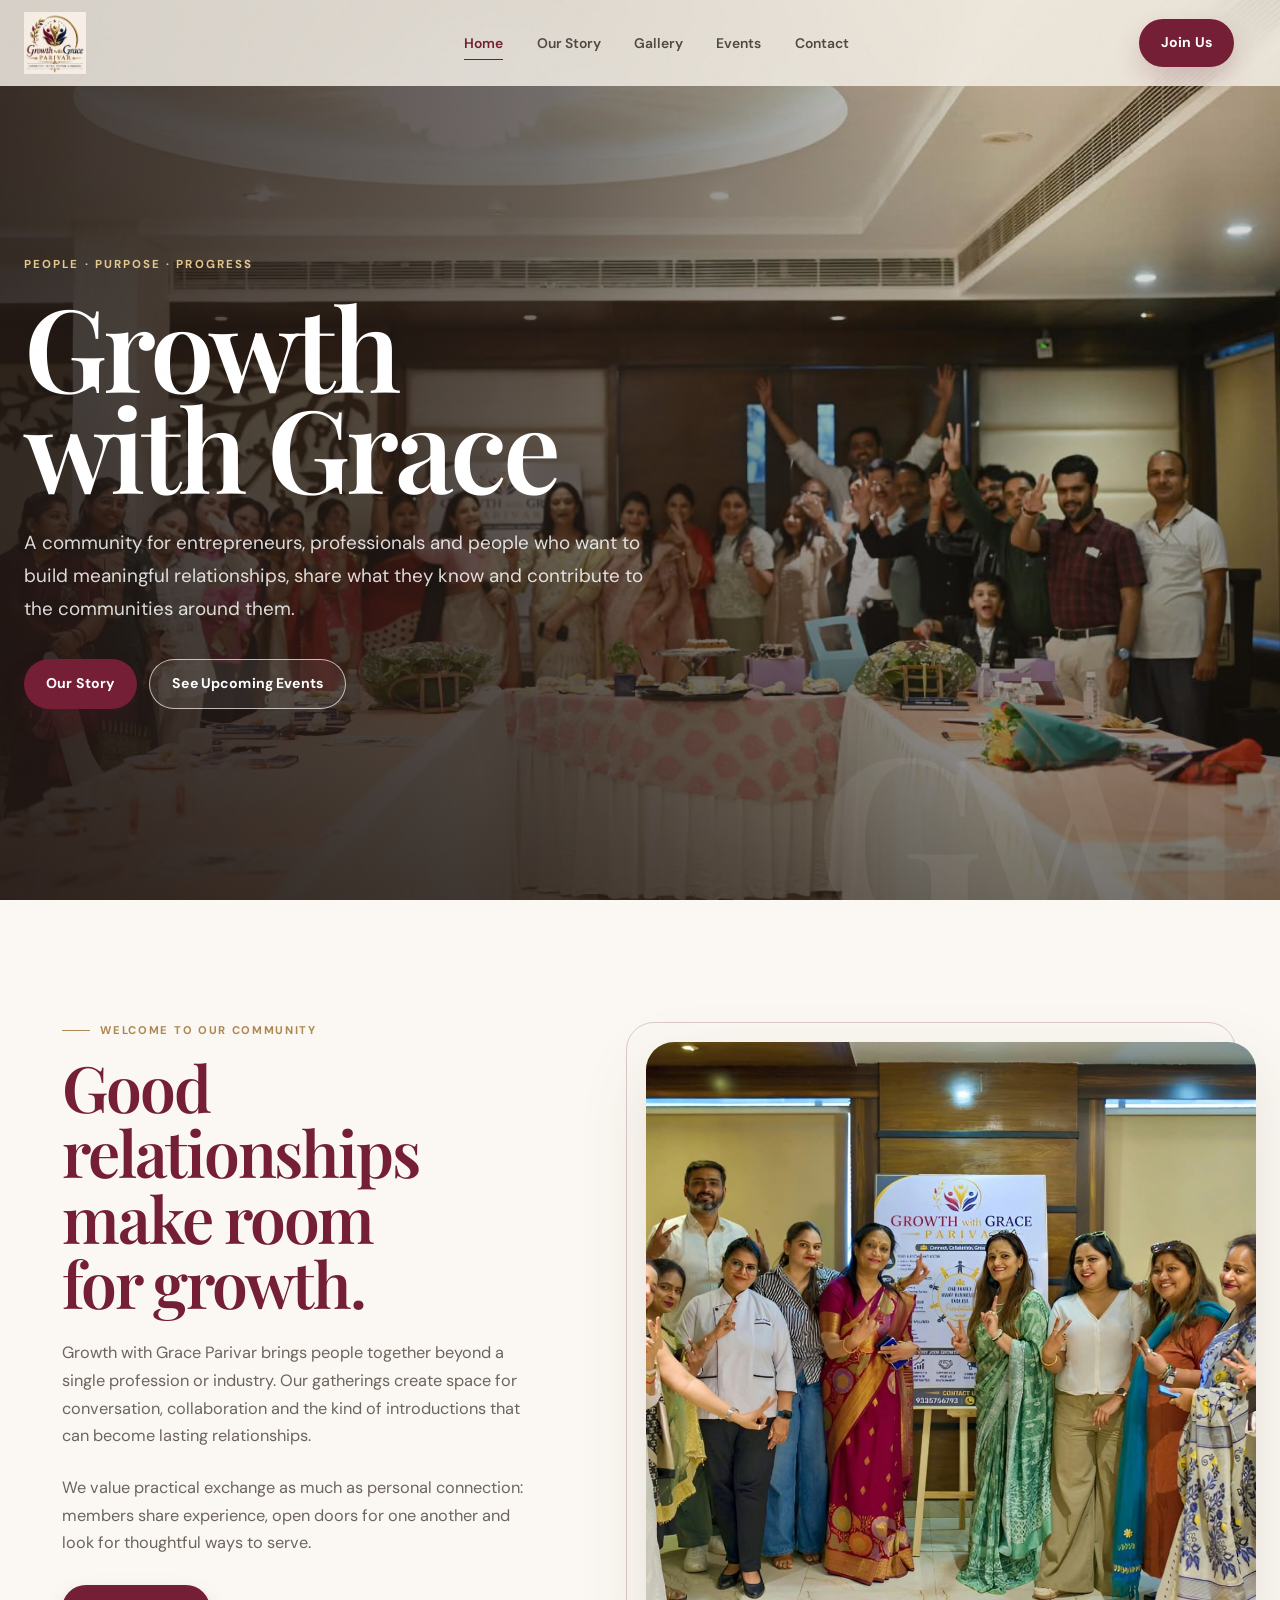
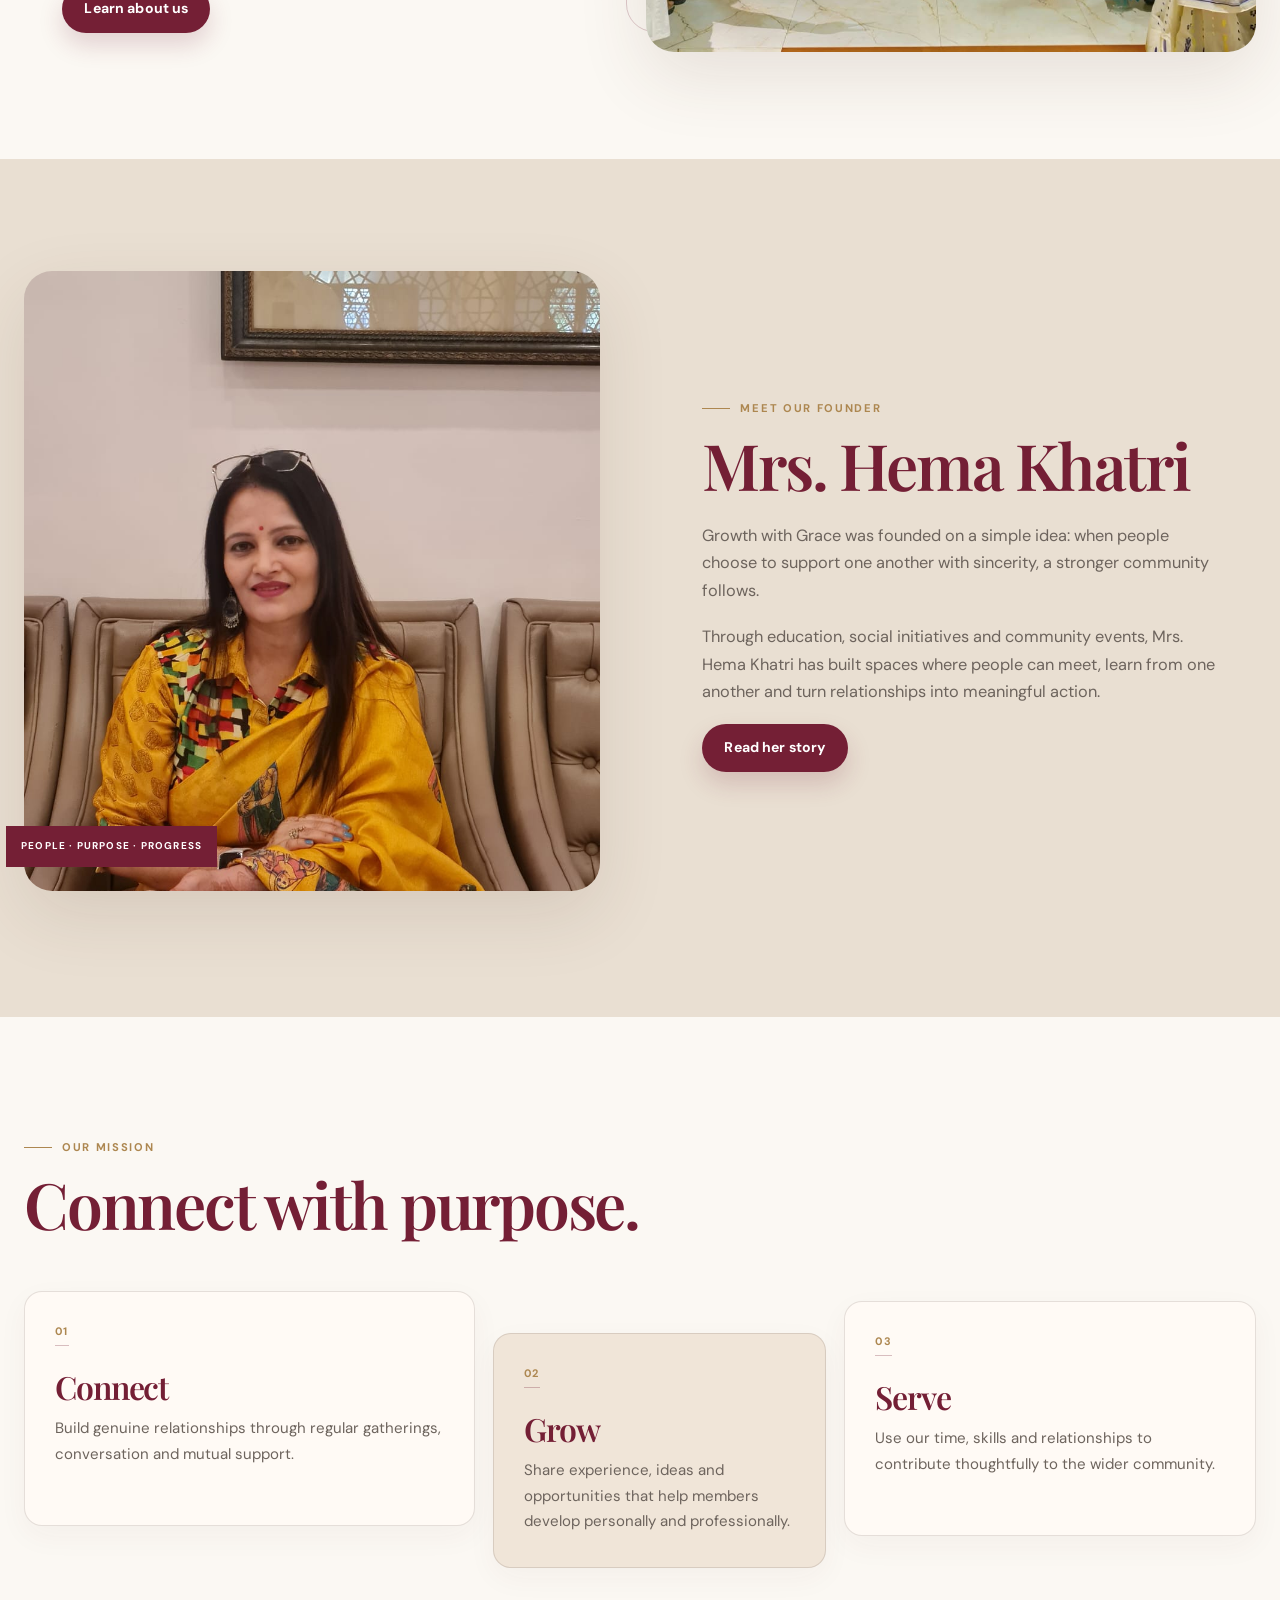
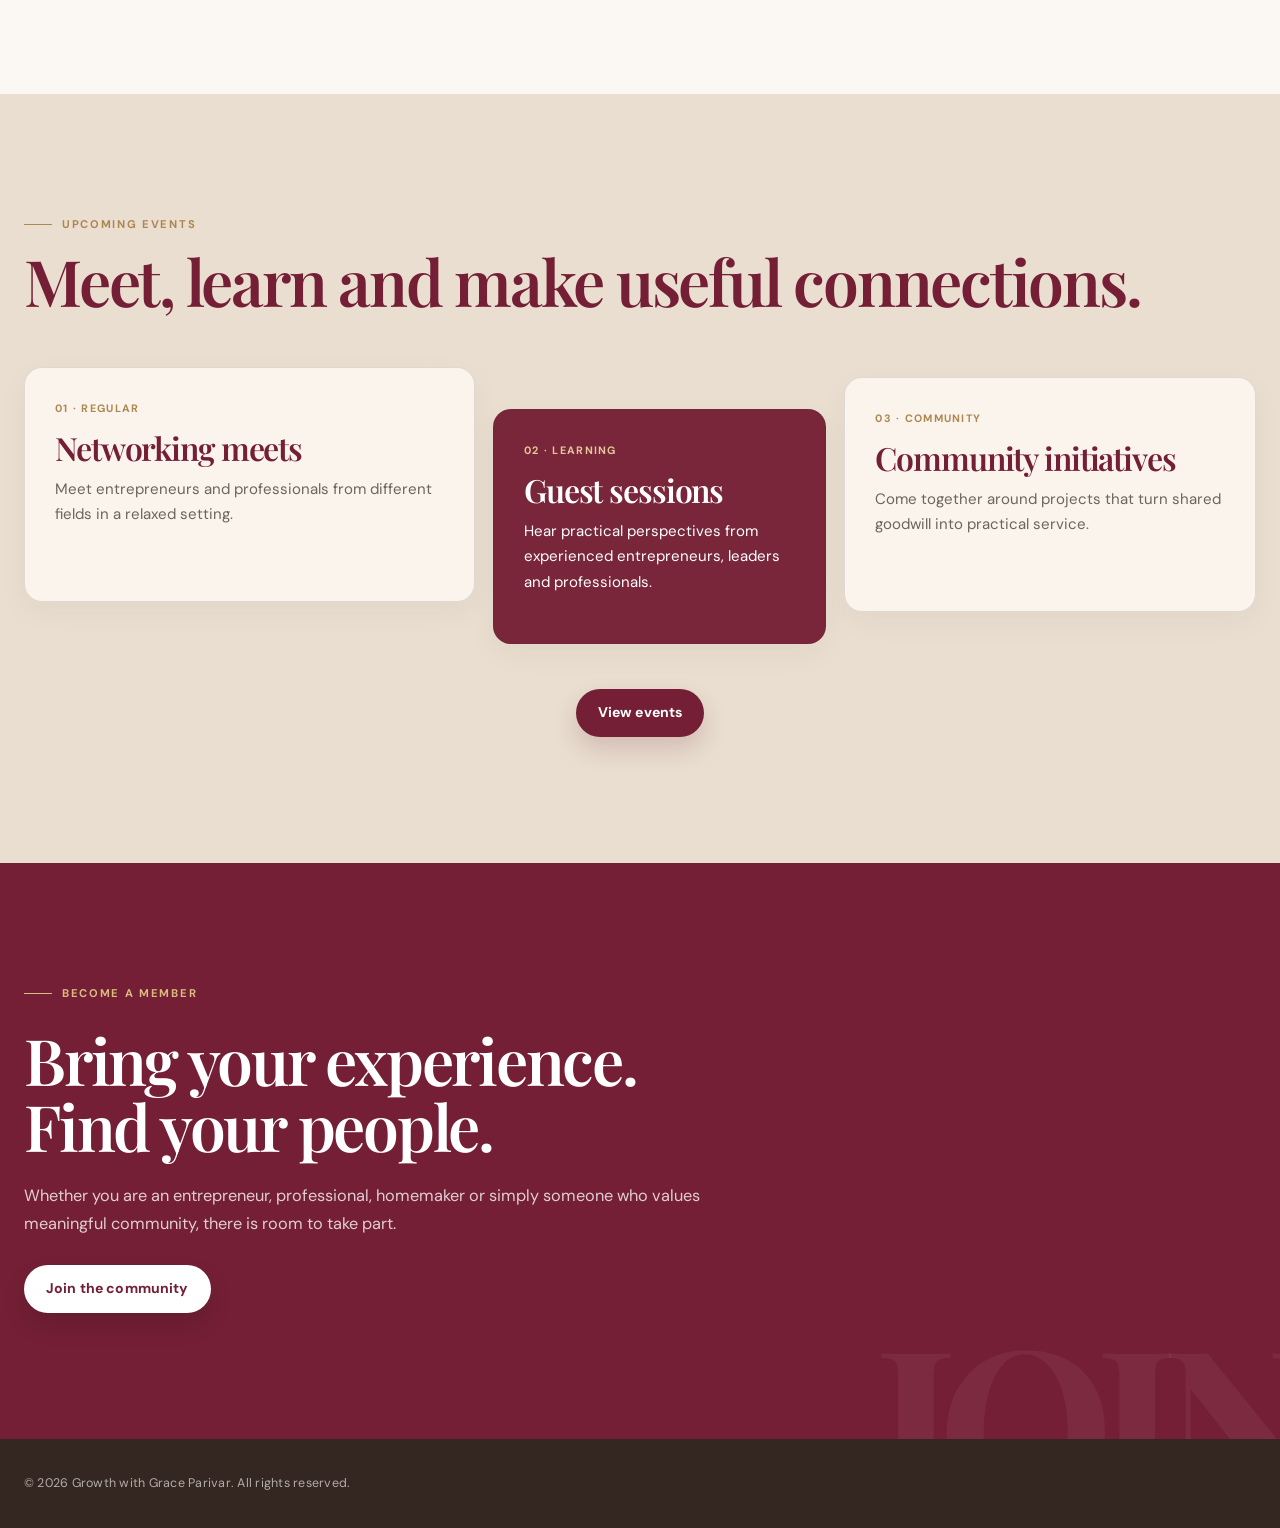
==== commit fbce0dd7: "Add files via upload" ====
--- a/index.html
+++ b/index.html
@@ -1,364 +1,111 @@
 <!DOCTYPE html>
 <html lang="en">
+<head>
+  <meta charset="UTF-8">
+  <meta name="viewport" content="width=device-width, initial-scale=1.0">
+  <meta name="description" content="Growth with Grace Parivar brings entrepreneurs, professionals and community-minded people together through meaningful relationships, learning and service.">
+  <meta name="theme-color" content="#f5f0e8">
+  <meta property="og:title" content="Growth with Grace Parivar">
+  <meta property="og:description" content="A community built around meaningful relationships, shared learning and service.">
+  <meta property="og:image" content="images/sept1.jpg">
+  <title>Growth with Grace Parivar</title>
+  <link rel="icon" href="favicon.svg" type="image/svg+xml">
+  <link rel="apple-touch-icon" href="images/logo.png">
+  <link rel="stylesheet" href="style.css">
+</head>
+<body>
+<header>
+  <div class="container navbar">
+    <a href="index.html" class="logo" aria-label="Growth with Grace home"><img src="images/logo.png" alt="Growth with Grace logo"></a>
+    <nav aria-label="Primary navigation">
+      <ul>
+        <li><a href="index.html">Home</a></li>
+        <li><a href="about.html">Our Story</a></li>
+        <li><a href="gallery.html">Gallery</a></li>
+        <li><a href="events.html">Events</a></li>
+        <li><a href="contact.html">Contact</a></li>
+      </ul>
+    </nav>
+    <button class="menu-toggle" type="button" aria-label="Open navigation" aria-expanded="false" aria-controls="site-navigation"><span></span><span></span><span></span></button>
+    <a href="register.html" class="join-btn">Join Us</a>
+  </div>
+</header>
+<main id="main-content">
+  <section class="hero">
+    <div class="hero-content">
+      <p class="hero-small">People · Purpose · Progress</p>
+      <h1>Growth with Grace</h1>
+      <p class="hero-text">A community for entrepreneurs, professionals and people who want to build meaningful relationships, share what they know and contribute to the communities around them.</p>
+      <div class="hero-buttons">
+        <a href="about.html" class="primary-btn">Our Story</a>
+        <a href="events.html" class="secondary-btn">See Upcoming Events</a>
+      </div>
+    </div>
+  </section>
 
-<head>
+  <section class="welcome section">
+    <div class="container welcome-grid">
+      <div class="welcome-text">
+        <p class="section-tag">Welcome to our community</p>
+        <h2>Good relationships make room for growth.</h2>
+        <p>Growth with Grace Parivar brings people together beyond a single profession or industry. Our gatherings create space for conversation, collaboration and the kind of introductions that can become lasting relationships.</p>
+        <p>We value practical exchange as much as personal connection: members share experience, open doors for one another and look for thoughtful ways to serve.</p>
+        <a href="about.html" class="primary-btn">Learn about us</a>
+      </div>
+      <div class="welcome-image">
+        <img src="images/august1.jpg" alt="Members of Growth with Grace Parivar gathered together" loading="lazy">
+      </div>
+    </div>
+  </section>
 
-    <meta charset="UTF-8">
-    <meta name="viewport" content="width=device-width, initial-scale=1.0">
+  <section class="founder section">
+    <div class="container founder-grid">
+      <div class="founder-image"><img src="images/founder1.jpg" alt="Mrs. Hema Khatri, founder of Growth with Grace Parivar" loading="lazy"></div>
+      <div class="founder-content">
+        <p class="section-tag">Meet our founder</p>
+        <h2>Mrs. Hema Khatri</h2>
+        <p>Growth with Grace was founded on a simple idea: when people choose to support one another with sincerity, a stronger community follows.</p>
+        <p>Through education, social initiatives and community events, Mrs. Hema Khatri has built spaces where people can meet, learn from one another and turn relationships into meaningful action.</p>
+        <a href="about.html" class="primary-btn">Read her story</a>
+      </div>
+    </div>
+  </section>
 
-    <title>Growth with Grace</title>
+  <section class="values section">
+    <div class="container">
+      <p class="section-tag">Our mission</p>
+      <h2>Connect with purpose.</h2>
+      <div class="value-grid">
+        <article class="value-card"><span class="icon" aria-hidden="true">01</span><h3>Connect</h3><p>Build genuine relationships through regular gatherings, conversation and mutual support.</p></article>
+        <article class="value-card"><span class="icon" aria-hidden="true">02</span><h3>Grow</h3><p>Share experience, ideas and opportunities that help members develop personally and professionally.</p></article>
+        <article class="value-card"><span class="icon" aria-hidden="true">03</span><h3>Serve</h3><p>Use our time, skills and relationships to contribute thoughtfully to the wider community.</p></article>
+      </div>
+    </div>
+  </section>
 
-    <meta name="description"
-        content="Growth with Grace is a community where entrepreneurs, professionals and socially conscious individuals connect, grow and serve together.">
+  <section class="events-preview section">
+    <div class="container">
+      <p class="section-tag">Upcoming events</p>
+      <h2>Meet, learn and make useful connections.</h2>
+      <div class="value-grid">
+        <article class="value-card"><span class="card-kicker">01 · Regular</span><h3>Networking meets</h3><p>Meet entrepreneurs and professionals from different fields in a relaxed setting.</p></article>
+        <article class="value-card"><span class="card-kicker">02 · Learning</span><h3>Guest sessions</h3><p>Hear practical perspectives from experienced entrepreneurs, leaders and professionals.</p></article>
+        <article class="value-card"><span class="card-kicker">03 · Community</span><h3>Community initiatives</h3><p>Come together around projects that turn shared goodwill into practical service.</p></article>
+      </div>
+      <div class="center-cta"><a href="events.html" class="primary-btn">View events</a></div>
+    </div>
+  </section>
 
-    <link rel="stylesheet" href="style.css">
-    <link rel="icon" href="favicon.svg" type="image/svg+xml">
-    <link rel="apple-touch-icon" href="images/logo.png">
-    <meta name="theme-color" content="#f5f0e8">
-
-    <link rel="preconnect" href="https://fonts.googleapis.com">
-    <link rel="preconnect" href="https://fonts.gstatic.com" crossorigin>
-
-    <link href="https://fonts.googleapis.com/css2?family=DM+Sans:wght@400;500;600;700&family=Playfair+Display:wght@500;600;700&display=swap"
-        rel="stylesheet">
-
-</head>
-
-<body>
-
-<!-- ================= NAVIGATION ================= -->
-
-<header>
-
-    <div class="container navbar">
-
-        <a href="index.html" class="logo">
-
-            <img src="images/logo.png" alt="Growth with Grace Logo" loading="lazy">
-
-        </a>
-
-        <nav>
-
-            <ul>
-
-                <li><a href="index.html">Home</a></li>
-
-                <li><a href="about.html">Our Story</a></li>
-
-                <li><a href="gallery.html">Gallery</a></li>
-
-                <li><a href="events.html">Events</a></li>
-
-                <li><a href="contact.html">Contact</a></li>
-
-            </ul>
-
-        </nav>
-
-        <a href="register.html" class="join-btn">
-
-            Join Us
-
-        </a>
-
+  <section class="join section">
+    <div class="container">
+      <p class="section-tag">Become a member</p>
+      <h2>Bring your experience. Find your people.</h2>
+      <p>Whether you are an entrepreneur, professional, homemaker or simply someone who values meaningful community, there is room to take part.</p>
+      <a href="register.html" class="primary-btn">Join the community</a>
     </div>
-
-</header>
-
-<!-- ================= HERO ================= -->
-
-<section class="hero">
-
-    <div class="hero-content">
-
-        <p class="hero-small">
-
-            CONNECTING PEOPLE • PURPOSE • PROGRESS
-
-        </p>
-
-        <h1>
-
-            Growth with Grace
-
-        </h1>
-
-        <p class="hero-text">
-
-            A community where entrepreneurs, professionals and socially conscious
-            individuals come together to support one another, build meaningful
-            relationships and create a positive impact.
-
-        </p>
-
-        <div class="hero-buttons">
-
-            <a href="about.html" class="primary-btn">
-
-                Learn More
-
-            </a>
-
-            <a href="events.html" class="secondary-btn">
-
-                Upcoming Events
-
-            </a>
-
-        </div>
-
-    </div>
-
-</section>
-
-<!-- ================= WELCOME ================= -->
-
-<section class="welcome section">
-
-<div class="container welcome-grid">
-
-<div class="welcome-text">
-
-<p class="section-tag">
-WELCOME TO OUR COMMUNITY
-</p>
-
-<h2>
-Growing Together.<br>
-Serving Together.
-</h2>
-
-<p>
-Growth with Grace Parivar is a vibrant community where entrepreneurs,
-professionals and socially conscious individuals come together to
-build meaningful relationships, support one another and create
-opportunities for personal, professional and social growth.
-</p>
-
-<a href="about.html" class="primary-btn">
-Learn More
-</a>
-
-</div>
-
-<div class="welcome-image">
-
-<img src="images/august1.jpg" alt="Community" loading="lazy">
-
-</div>
-
-</div>
-
-</section>
-
-
-
-<!-- ================= FOUNDER ================= -->
-
-<section class="founder section">
-
-<div class="container founder-grid">
-
-<div class="founder-image">
-
-<img src="images/founder1.jpg" alt="Founder" loading="lazy">
-
-</div>
-
-<div class="founder-content">
-
-<p class="section-tag">
-MEET OUR FOUNDER
-</p>
-
-<h2>
-Mrs. Hema Khatri
-</h2>
-
-<p>
-Growth with Grace was founded on a simple belief—
-when people genuinely support one another,
-everyone grows together.
-</p>
-
-<p>
-Through collaboration, compassion and shared purpose,
-she has built a community that empowers entrepreneurs,
-professionals and families to connect, learn and give back.
-</p>
-
-<a href="about.html" class="primary-btn">
-Read Her Story
-</a>
-
-</div>
-
-</div>
-
-</section>
-
-
-
-<!-- ================= MISSION ================= -->
-
-<section class="values section">
-
-<div class="container">
-
-<p class="section-tag">
-OUR MISSION
-</p>
-
-<h2>
-What We Stand For
-</h2>
-
-<div class="value-grid">
-
-<div class="value-card">
-
-<div class="icon">🤝</div>
-
-<h3>Connect</h3>
-
-<p>
-Build meaningful relationships that last.
-</p>
-
-</div>
-
-<div class="value-card">
-
-<div class="icon">📈</div>
-
-<h3>Grow</h3>
-
-<p>
-Encourage business, personal and professional development.
-</p>
-
-</div>
-
-<div class="value-card">
-
-<div class="icon">❤️</div>
-
-<h3>Serve</h3>
-
-<p>
-Create a positive impact through kindness and collaboration.
-</p>
-
-</div>
-
-</div>
-
-</div>
-
-</section>
-
-
-
-<!-- ================= EVENTS ================= -->
-
-<section class="events-preview section">
-
-<div class="container">
-
-<p class="section-tag">
-UPCOMING EVENTS
-</p>
-
-<h2>
-Join Our Monthly Gatherings
-</h2>
-
-<div class="value-grid">
-
-<div class="value-card">
-
-<h3>Monthly Networking Meet</h3>
-
-<p>
-Meet entrepreneurs and professionals from diverse fields.
-</p>
-
-</div>
-
-<div class="value-card">
-
-<h3>Business Growth Session</h3>
-
-<p>
-Learn, collaborate and discover new opportunities.
-</p>
-
-</div>
-
-<div class="value-card">
-
-<h3>Community Service</h3>
-
-<p>
-Making a meaningful difference together.
-</p>
-
-</div>
-
-</div>
-
-<div class="center-cta">
-
-<a href="events.html" class="primary-btn">
-View All Events
-</a>
-
-</div>
-
-</div>
-
-</section>
-
-
-
-<!-- ================= JOIN ================= -->
-
-<section class="join section">
-
-<div class="container center-block">
-
-<p class="section-tag">
-BECOME A MEMBER
-</p>
-
-<h2>
-Be Part of Something Meaningful
-</h2>
-
-<p class="center-copy">
-
-Whether you're an entrepreneur, professional,
-homemaker or someone passionate about making a positive
-difference, Growth with Grace welcomes you.
-
-</p>
-
-<a href="register.html" class="primary-btn">
-
-Join Our Community
-
-</a>
-
-</div>
-
-</section>
-<footer>
-  <div class="container">
-    <p>© 2026 Growth with Grace Parivar. All Rights Reserved.</p>
-  </div>
-</footer>
-
+  </section>
+</main>
+<footer><div class="container"><p>© 2026 Growth with Grace Parivar. All rights reserved.</p></div></footer>
 <script src="script.js"></script>
 </body>
 </html>
--- a/style.css
+++ b/style.css
@@ -1,14 +1,14 @@
 @import url('https://fonts.googleapis.com/css2?family=DM+Sans:wght@400;500;600;700&family=Playfair+Display:wght@500;600;700&display=swap');
 
 :root {
-  --ink: #27221f;
-  --muted: #6f665f;
+  --ink: #29231f;
+  --muted: #6d645d;
   --cream: #f5f0e8;
   --paper: #fbf8f3;
-  --paper-2: #eee5d8;
+  --sand: #e9dfd2;
   --wine: #741f35;
   --wine-deep: #551528;
-  --gold: #b18a50;
+  --gold: #ad8750;
   --line: rgba(72, 52, 42, .14);
   --shadow: 0 24px 70px rgba(83, 52, 36, .12);
   --shadow-soft: 0 12px 35px rgba(83, 52, 36, .09);
@@ -20,29 +20,15 @@
 
 * { margin: 0; padding: 0; box-sizing: border-box; }
 html { scroll-behavior: smooth; }
-body {
-  font-family: 'DM Sans', sans-serif;
-  color: var(--ink);
-  background: var(--cream);
-  line-height: 1.7;
-  overflow-x: hidden;
-}
-body::before {
-  content: '';
-  position: fixed;
-  inset: 0;
-  pointer-events: none;
-  z-index: 1000;
-  opacity: .035;
-  background-image: url("data:image/svg+xml,%3Csvg viewBox='0 0 180 180' xmlns='http://www.w3.org/2000/svg'%3E%3Cfilter id='n'%3E%3CfeTurbulence type='fractalNoise' baseFrequency='.8' numOctaves='4' stitchTiles='stitch'/%3E%3C/filter%3E%3Crect width='100%25' height='100%25' filter='url(%23n)' opacity='.35'/%3E%3C/svg%3E");
-}
+body { font-family: 'DM Sans', sans-serif; color: var(--ink); background: var(--cream); line-height: 1.7; overflow-x: hidden; }
+body::before { content: ''; position: fixed; inset: 0; pointer-events: none; z-index: 1000; opacity: .028; background-image: url("data:image/svg+xml,%3Csvg viewBox='0 0 180 180' xmlns='http://www.w3.org/2000/svg'%3E%3Cfilter id='n'%3E%3CfeTurbulence type='fractalNoise' baseFrequency='.8' numOctaves='4' stitchTiles='stitch'/%3E%3C/filter%3E%3Crect width='100%25' height='100%25' filter='url(%23n)' opacity='.35'/%3E%3C/svg%3E"); }
 img { display: block; max-width: 100%; }
 a { color: inherit; text-decoration: none; }
 ul { list-style: none; }
 button, a { -webkit-tap-highlight-color: transparent; }
-:focus-visible { outline: 3px solid rgba(177, 138, 80, .72); outline-offset: 4px; }
-
+:focus-visible { outline: 3px solid rgba(173, 135, 80, .75); outline-offset: 4px; }
 .container { width: min(var(--container), calc(100% - 48px)); margin-inline: auto; }
+main { overflow: clip; }
 .section { padding: 112px 0 126px; position: relative; }
 section { scroll-margin-top: 110px; }
 
@@ -51,229 +37,162 @@
 p { max-width: 68ch; }
 section h2 { color: var(--wine); font-size: clamp(2.5rem, 5vw, 4.25rem); line-height: 1.02; margin-bottom: 24px; }
 section p { font-size: 1.02rem; color: var(--muted); }
-.section-tag {
-  display: inline-flex;
-  align-items: center;
-  gap: 10px;
-  color: var(--gold);
-  font-size: .72rem;
-  line-height: 1;
-  letter-spacing: .16em;
-  font-weight: 700;
-  margin-bottom: 18px;
-  text-transform: uppercase;
-}
+.section-tag { display: inline-flex; align-items: center; gap: 10px; color: var(--gold); font-size: .7rem; line-height: 1; letter-spacing: .15em; font-weight: 700; margin-bottom: 18px; text-transform: uppercase; }
 .section-tag::before { content: ''; width: 28px; height: 1px; background: currentColor; }
 
-/* Header */
-header {
-  position: fixed;
-  inset: 0 0 auto;
-  height: var(--header-h);
-  z-index: 900;
-  background: rgba(245, 240, 232, .82);
-  backdrop-filter: blur(18px);
-  -webkit-backdrop-filter: blur(18px);
-  border-bottom: 1px solid transparent;
-  transition: background .25s ease, box-shadow .25s ease, border-color .25s ease;
-}
-header.scrolled {
-  background: rgba(251, 248, 243, .94);
-  border-color: var(--line);
-  box-shadow: 0 10px 35px rgba(66, 45, 34, .08);
-}
-.navbar { height: 100%; display: grid; grid-template-columns: 150px 1fr auto; align-items: center; gap: 28px; }
+/* Navigation */
+header { position: fixed; inset: 0 0 auto; height: var(--header-h); z-index: 900; background: rgba(245, 240, 232, .84); backdrop-filter: blur(18px); -webkit-backdrop-filter: blur(18px); border-bottom: 1px solid transparent; transition: background .25s ease, box-shadow .25s ease, border-color .25s ease; }
+header.scrolled { background: rgba(251, 248, 243, .95); border-color: var(--line); box-shadow: 0 10px 35px rgba(66, 45, 34, .08); }
+.navbar { height: 100%; display: grid; grid-template-columns: 150px 1fr auto auto; align-items: center; gap: 22px; }
 .logo { display: inline-flex; align-items: center; width: fit-content; }
 .logo img { width: auto; height: 62px; object-fit: contain; }
 nav ul { display: flex; justify-content: center; align-items: center; gap: clamp(18px, 2.6vw, 38px); }
-nav a {
-  position: relative;
-  color: #514941;
-  font-size: .87rem;
-  font-weight: 600;
-  transition: color .22s ease;
-}
-nav a::after {
-  content: '';
-  position: absolute;
-  left: 0; right: 100%; bottom: -8px;
-  height: 1px;
-  background: var(--wine);
-  transition: right .25s ease;
-}
+nav a { position: relative; color: #514941; font-size: .87rem; font-weight: 600; transition: color .22s ease; }
+nav a::after { content: ''; position: absolute; left: 0; right: 100%; bottom: -8px; height: 1px; background: var(--wine); transition: right .25s ease; }
 nav a:hover, nav a.active { color: var(--wine); }
 nav a:hover::after, nav a.active::after { right: 0; }
-.join-btn, .primary-btn, .secondary-btn {
-  display: inline-flex;
-  align-items: center;
-  justify-content: center;
-  min-height: 48px;
-  padding: 12px 22px;
-  border-radius: 999px;
-  font-size: .88rem;
-  font-weight: 700;
-  letter-spacing: .01em;
-  transition: transform .25s cubic-bezier(.2,.8,.2,1), background .25s ease, color .25s ease, box-shadow .25s ease;
-}
+.join-btn, .primary-btn, .secondary-btn { display: inline-flex; align-items: center; justify-content: center; min-height: 48px; padding: 12px 22px; border-radius: 999px; font-size: .88rem; font-weight: 700; letter-spacing: .01em; transition: transform .25s cubic-bezier(.2,.8,.2,1), background .25s ease, color .25s ease, box-shadow .25s ease, border-color .25s ease; }
 .join-btn, .primary-btn { color: #fff; background: var(--wine); box-shadow: 0 12px 25px rgba(116,31,53,.18); }
 .join-btn:hover, .primary-btn:hover { transform: translateY(-2px); background: var(--wine-deep); box-shadow: 0 16px 32px rgba(116,31,53,.23); }
 .join-btn:active, .primary-btn:active, .secondary-btn:active { transform: translateY(1px) scale(.985); }
-.secondary-btn { border: 1px solid rgba(255,255,255,.65); color: #fff; background: rgba(255,255,255,.08); backdrop-filter: blur(8px); }
+.secondary-btn { border: 1px solid rgba(255,255,255,.68); color: #fff; background: rgba(255,255,255,.08); backdrop-filter: blur(8px); }
 .secondary-btn:hover { background: #fff; color: var(--wine); border-color: #fff; }
 .menu-toggle { display: none; width: 44px; height: 44px; border: 1px solid var(--line); border-radius: 50%; background: var(--paper); color: var(--ink); cursor: pointer; }
-.menu-toggle span, .menu-toggle::before, .menu-toggle::after { content: ''; display: block; width: 18px; height: 1.5px; background: currentColor; margin: 4px auto; transition: transform .2s ease; }
+.menu-toggle span { display: block; width: 18px; height: 1.5px; background: currentColor; margin: 4px auto; transition: transform .2s ease; }
+.menu-toggle[aria-expanded="true"] span:nth-child(1) { transform: translateY(5.5px) rotate(45deg); }
+.menu-toggle[aria-expanded="true"] span:nth-child(2) { opacity: 0; }
+.menu-toggle[aria-expanded="true"] span:nth-child(3) { transform: translateY(-5.5px) rotate(-45deg); }
 
 /* Hero */
-.hero {
-  min-height: max(720px, 100dvh);
-  position: relative;
-  display: grid;
-  align-items: end;
-  overflow: hidden;
-  padding: 150px 0 86px;
-  background: #35251f url('images/sept1.jpg') center/cover no-repeat;
-  isolation: isolate;
-}
-.hero::before {
-  content: '';
-  position: absolute; inset: 0;
-  z-index: -1;
-  background: linear-gradient(90deg, rgba(33,23,20,.86) 0%, rgba(33,23,20,.63) 43%, rgba(33,23,20,.16) 78%), linear-gradient(0deg, rgba(24,16,13,.52), transparent 55%);
-}
-.hero::after {
-  content: 'GWP';
-  position: absolute;
-  right: -10px; bottom: -44px;
-  font: 700 clamp(8rem, 18vw, 17rem)/1 'Playfair Display', serif;
-  color: rgba(255,255,255,.055);
-  letter-spacing: -.09em;
-  z-index: -1;
-}
-.hero-content { width: min(var(--container), calc(100% - 48px)); margin: auto; position: relative; color: #fff; }
-.hero-small { color: #e4c98f; font-size: .74rem; letter-spacing: .2em; font-weight: 700; text-transform: uppercase; margin-bottom: 20px; }
+.hero { min-height: max(720px, 100dvh); position: relative; display: grid; align-items: end; overflow: hidden; padding: 150px 0 86px; background: #35251f url('images/sept1.jpg') center/cover no-repeat; isolation: isolate; }
+.hero::before { content: ''; position: absolute; inset: 0; z-index: -1; background: linear-gradient(90deg, rgba(33,23,20,.86) 0%, rgba(33,23,20,.63) 43%, rgba(33,23,20,.16) 78%), linear-gradient(0deg, rgba(24,16,13,.56), transparent 55%); }
+.hero::after { content: 'GWP'; position: absolute; right: -10px; bottom: -44px; font: 700 clamp(8rem, 18vw, 17rem)/1 'Playfair Display', serif; color: rgba(255,255,255,.055); letter-spacing: -.09em; z-index: -1; }
+.hero-content { width: min(var(--container), calc(100% - 48px)); margin: auto; position: relative; color: #fff; animation: revealUp .75s cubic-bezier(.2,.8,.2,1) both; }
+.hero-small { color: #e4c98f; font-size: .72rem; letter-spacing: .18em; font-weight: 700; text-transform: uppercase; margin-bottom: 20px; }
 .hero h1 { max-width: 800px; font-size: clamp(4rem, 9vw, 8.4rem); line-height: .88; color: #fff; margin-bottom: 28px; }
 .hero-text { max-width: 620px; color: rgba(255,255,255,.84); font-size: clamp(1rem, 1.6vw, 1.18rem); line-height: 1.75; margin-bottom: 34px; }
 .hero-buttons { display: flex; gap: 12px; flex-wrap: wrap; }
 
-/* Editorial section rhythm */
+/* Content rhythm */
 .welcome { background: var(--paper); }
 .welcome-grid, .founder-grid { display: grid; grid-template-columns: minmax(0, .92fr) minmax(0, 1.08fr); gap: clamp(48px, 8vw, 120px); align-items: center; }
 .welcome-text { padding-left: clamp(0px, 3vw, 40px); }
-.welcome-text > p:not(.section-tag) { margin-bottom: 28px; }
+.welcome-text > p:not(.section-tag) { margin-bottom: 24px; }
+.welcome-text .primary-btn { margin-top: 4px; }
 .welcome-image { position: relative; transform: translateY(24px); }
 .welcome-image::before { content: ''; position: absolute; inset: -20px 20px 20px -20px; border: 1px solid rgba(116,31,53,.22); border-radius: var(--radius-lg); z-index: -1; }
 .welcome-image img, .founder-image img { width: 100%; height: min(610px, 58vw); object-fit: cover; border-radius: var(--radius-lg); box-shadow: var(--shadow); }
-.founder { background: var(--paper-2); }
+.founder { background: var(--sand); }
 .founder-grid { grid-template-columns: minmax(0, 1.02fr) minmax(0, .98fr); }
 .founder-image { position: relative; }
 .founder-image img { height: 620px; object-position: center top; }
-.founder-image::after { content: 'PEOPLE • PURPOSE • PROGRESS'; position: absolute; left: -18px; bottom: 24px; background: var(--wine); color: #fff; padding: 12px 15px; font-size: .63rem; letter-spacing: .14em; font-weight: 700; }
+.founder-image::after { content: 'PEOPLE · PURPOSE · PROGRESS'; position: absolute; left: -18px; bottom: 24px; background: var(--wine); color: #fff; padding: 12px 15px; font-size: .62rem; letter-spacing: .12em; font-weight: 700; }
 .founder-content { padding-right: clamp(0px, 3vw, 42px); }
 .founder-content p { margin-bottom: 18px; }
-.founder-content h3 { font-family: 'DM Sans', sans-serif; font-size: .76rem; letter-spacing: .11em; text-transform: uppercase; color: var(--wine); margin: 30px 0 8px; }
+.founder-content h3 { font-family: 'DM Sans', sans-serif; font-size: .74rem; letter-spacing: .1em; text-transform: uppercase; color: var(--wine); margin: 30px 0 8px; }
 
 .values { background: var(--paper); }
 .values > .container > h2 { max-width: 760px; }
 .value-grid { margin-top: 54px; display: grid; grid-template-columns: 1.15fr .85fr 1.05fr; gap: 18px; align-items: start; }
-.value-card {
-  position: relative;
-  min-height: 235px;
-  padding: 34px 30px 32px;
-  background: #fffaf5;
-  border: 1px solid var(--line);
-  border-radius: var(--radius-md);
-  box-shadow: 0 10px 30px rgba(82, 56, 41, .045);
-  transition: transform .3s cubic-bezier(.2,.8,.2,1), box-shadow .3s ease, background .3s ease;
-}
+.value-card { position: relative; min-height: 235px; padding: 34px 30px 32px; background: #fffaf5; border: 1px solid var(--line); border-radius: var(--radius-md); box-shadow: 0 10px 30px rgba(82, 56, 41, .045); transition: transform .3s cubic-bezier(.2,.8,.2,1), box-shadow .3s ease, background .3s ease; display: flex; flex-direction: column; }
 .value-card:nth-child(2) { margin-top: 42px; background: #f0e5d8; }
 .value-card:nth-child(3) { margin-top: 10px; }
 .value-card:hover { transform: translateY(-7px); box-shadow: var(--shadow-soft); }
-.value-card .icon { font-size: 1.6rem; line-height: 1; margin-bottom: 28px; filter: saturate(.7); }
+.value-card .icon { display: inline-block; width: fit-content; padding-bottom: 9px; margin-bottom: 24px; border-bottom: 1px solid rgba(116,31,53,.28); color: var(--gold); font-size: .68rem; line-height: 1; letter-spacing: .12em; font-weight: 700; font-variant-numeric: tabular-nums; }
 .value-card h3 { color: var(--wine); font-size: 2rem; line-height: 1.05; margin-bottom: 12px; }
 .value-card p { font-size: .94rem; }
-
+.value-card .primary-btn { margin-top: auto; align-self: flex-start; }
+.card-kicker, .meta-label { display: block; color: var(--gold); font-size: .67rem; line-height: 1.2; letter-spacing: .12em; font-weight: 700; text-transform: uppercase; margin-bottom: 16px; }
 .events-preview { background: #e9ded0; }
 .events-preview .value-card { background: rgba(255,250,245,.78); }
 .events-preview .value-card:nth-child(2) { background: rgba(116,31,53,.96); }
-.events-preview .value-card:nth-child(2) h3, .events-preview .value-card:nth-child(2) p { color: #fff; }
-.events-preview .value-card:nth-child(2) .icon { filter: grayscale(1) brightness(0) invert(1); }
+.events-preview .value-card:nth-child(2) h3, .events-preview .value-card:nth-child(2) p, .events-preview .value-card:nth-child(2) .card-kicker { color: #fff; }
+.events-preview .value-card:nth-child(2) .card-kicker { color: #e2c998; }
+
 .join { background: var(--wine); color: #fff; overflow: hidden; }
 .join::after { content: 'JOIN'; position: absolute; right: -25px; bottom: -70px; font: 700 14rem/.8 'Playfair Display', serif; color: rgba(255,255,255,.05); letter-spacing: -.08em; }
 .join .container { position: relative; z-index: 1; }
 .join .section-tag { color: #d9bd80; }
 .join h2 { color: #fff; max-width: 760px; }
 .join p { color: rgba(255,255,255,.78); max-width: 680px; margin-bottom: 28px; }
-
-/* Interior page headers */
+.join .primary-btn { background: #fff; color: var(--wine); box-shadow: 0 12px 25px rgba(0,0,0,.12); }
+.join .primary-btn:hover { background: #f6efe4; color: var(--wine-deep); }
+
+/* Interior headers */
 .page-header { padding: 178px 0 92px; background: var(--paper); position: relative; overflow: hidden; border-bottom: 1px solid var(--line); }
 .page-header::after { content: ''; position: absolute; right: -80px; top: 95px; width: 310px; height: 310px; border: 1px solid rgba(116,31,53,.13); border-radius: 50%; box-shadow: -50px 50px 0 rgba(116,31,53,.035); }
 .page-header .container { position: relative; z-index: 1; }
-.page-header h1 { max-width: 880px; color: var(--wine); font-size: clamp(3.6rem, 7vw, 7rem); line-height: .94; margin-bottom: 26px; }
+.page-header h1 { max-width: 940px; color: var(--wine); font-size: clamp(3.6rem, 7vw, 7rem); line-height: .94; margin-bottom: 26px; }
 .page-header p:not(.section-tag) { max-width: 720px; font-size: 1.06rem; }
 
 /* Gallery */
+.gallery-heading { max-width: 700px; }
 .gallery-grid { columns: 3 260px; column-gap: 16px; margin-top: 42px; }
 .gallery-grid img { width: 100%; height: auto; margin: 0 0 16px; break-inside: avoid; border-radius: 12px; cursor: zoom-in; transition: transform .35s ease, filter .35s ease; }
 .gallery-grid img:hover { transform: translateY(-3px); filter: saturate(.88); }
-.section > .container > div[style*='margin-top'] { margin-top: 64px !important; }
-.section > .container > div[style*='margin-top'] h3 { color: var(--wine) !important; font-size: 2rem !important; margin-bottom: 8px !important; }
+.gallery-month { margin-top: 68px; }
+.gallery-month h3 { color: var(--wine); margin-bottom: 8px; font-size: 2rem; }
+
+/* Principles */
+.principles-grid { display: grid; grid-template-columns: .85fr 1.15fr; gap: clamp(50px, 9vw, 130px); align-items: start; }
+.principles-list { border-top: 1px solid var(--line); }
+.principles-list article { display: grid; grid-template-columns: 44px 170px 1fr; gap: 18px; align-items: baseline; padding: 22px 0; border-bottom: 1px solid var(--line); }
+.principles-list span { color: var(--gold); font-size: .68rem; letter-spacing: .1em; font-weight: 700; }
+.principles-list h3 { color: var(--wine); font-size: 1.35rem; letter-spacing: -.02em; }
+.principles-list p { font-size: .92rem; }
 
 /* Events */
-.event-card {
-  max-width: 920px;
-  padding: 34px;
-  margin: 34px 0 0 auto;
-  background: #fffaf5;
-  border: 1px solid var(--line);
-  border-radius: var(--radius-lg);
-  box-shadow: var(--shadow-soft);
-  display: grid;
-  grid-template-columns: repeat(3, 1fr);
-  gap: 1px;
-  overflow: hidden;
-}
-.event-card > h3 { font-family: 'DM Sans', sans-serif; font-size: .78rem; text-transform: uppercase; letter-spacing: .12em; color: var(--gold); }
-.countdown-box { margin-top: 30px; display: grid; grid-template-columns: repeat(4, minmax(0, 1fr)); gap: 10px; }
+.event-card { max-width: 920px; padding: 34px; margin: 34px 0 0 auto; background: #fffaf5; border: 1px solid var(--line); border-radius: var(--radius-lg); box-shadow: var(--shadow-soft); display: grid; grid-template-columns: repeat(3, 1fr); gap: 1px; overflow: hidden; }
+.event-meta { padding: 4px 24px 28px; border-right: 1px solid var(--line); }
+.event-meta:nth-child(3) { border-right: 0; }
+.event-meta p { color: var(--ink); font-size: 1rem; }
+.countdown-wrap { grid-column: 1 / -1; }
+.countdown-box { margin-top: 12px; display: grid; grid-template-columns: repeat(4, minmax(0, 1fr)); gap: 10px; }
 .countdown-unit { padding: 22px 12px; text-align: center; background: var(--wine); color: #fff; border-radius: 14px; }
 .countdown-unit span { display: block; font: 600 2.5rem/1 'DM Sans', sans-serif; font-variant-numeric: tabular-nums; }
 .countdown-unit p { color: rgba(255,255,255,.68); font-size: .68rem; letter-spacing: .1em; text-transform: uppercase; margin-top: 8px; }
-
-/* Contact / register */
+.event-copy { grid-column: 1 / -1; padding-top: 28px; display: flex; align-items: center; justify-content: space-between; gap: 30px; }
+.event-copy p { max-width: 610px; }
+.countdown-ended { color: var(--wine) !important; font-weight: 700; }
+
+/* Contact and registration */
 .contact-grid { display: grid; grid-template-columns: 1.2fr .9fr .9fr; gap: 16px; align-items: stretch; }
 .contact-card { min-height: 250px; padding: 32px; background: #fffaf5; border: 1px solid var(--line); border-radius: var(--radius-md); display: flex; flex-direction: column; justify-content: flex-end; transition: transform .3s ease, box-shadow .3s ease; }
 .contact-card:nth-child(2) { margin-top: 38px; }
 .contact-card:hover { transform: translateY(-6px); box-shadow: var(--shadow-soft); }
-.contact-icon { font-size: 1.4rem; margin-bottom: auto; filter: saturate(.65); }
+.contact-index { align-self: flex-start; margin-bottom: auto; padding-bottom: 9px; border-bottom: 1px solid rgba(116,31,53,.28); color: var(--gold); font-size: .68rem; letter-spacing: .12em; font-weight: 700; }
 .contact-card h3 { color: var(--wine); font-size: 1.8rem; margin-bottom: 8px; }
-.copy-text { cursor: copy; overflow-wrap: anywhere; }
+.copy-text { cursor: copy; overflow-wrap: anywhere; color: var(--ink); font-size: .98rem; }
+.copy-text:hover { color: var(--wine); }
 .register-box { max-width: 920px; padding: clamp(38px, 7vw, 74px); background: #fffaf5; border: 1px solid var(--line); border-radius: var(--radius-lg); box-shadow: var(--shadow); }
 .register-box h2 { margin-bottom: 16px; }
 .register-box .primary-btn { margin: 28px 0 12px; }
 .register-note { font-size: .88rem; }
 
 /* Footer */
-footer { background: #342620; color: #fff; padding: 34px 0; margin-top: 0; }
+footer { background: #342620; color: #fff; padding: 34px 0; }
 footer p { color: rgba(255,255,255,.62); font-size: .78rem; letter-spacing: .02em; }
 
-/* Lightbox */
+/* Lightbox and utilities */
 .lightbox-overlay { position: fixed; inset: 0; z-index: 1200; display: flex; align-items: center; justify-content: center; padding: 50px; background: rgba(25,16,13,.93); opacity: 0; visibility: hidden; transition: opacity .25s ease, visibility .25s ease; }
 .lightbox-overlay.active { opacity: 1; visibility: visible; }
 .lightbox-img { max-width: min(92vw, 1200px); max-height: 86vh; object-fit: contain; border-radius: 8px; box-shadow: 0 25px 90px rgba(0,0,0,.35); }
-.lightbox-close, .lightbox-arrow { position: absolute; color: #fff; cursor: pointer; user-select: none; transition: transform .2s ease, color .2s ease; }
+.lightbox-close, .lightbox-arrow { position: absolute; color: #fff; background: transparent; border: 0; cursor: pointer; user-select: none; transition: transform .2s ease, color .2s ease; }
 .lightbox-close { top: 18px; right: 28px; font-size: 2.2rem; font-weight: 300; }
 .lightbox-arrow { top: 50%; transform: translateY(-50%); font-size: 2.2rem; padding: 18px; }
-.lightbox-arrow:hover { color: #d9bd80; }
+.lightbox-close:hover, .lightbox-arrow:hover { color: #d9bd80; }
 .lightbox-prev { left: 18px; }
 .lightbox-next { right: 18px; }
 .lightbox-counter { position: absolute; bottom: 18px; left: 50%; transform: translateX(-50%); color: rgba(255,255,255,.7); font-size: .75rem; letter-spacing: .12em; }
-.back-to-top { position: fixed; right: 22px; bottom: 22px; z-index: 800; width: 44px; height: 44px; border-radius: 50%; background: var(--wine); color: #fff; display: grid; place-items: center; cursor: pointer; opacity: 0; visibility: hidden; transform: translateY(8px); transition: .25s ease; box-shadow: var(--shadow-soft); }
+.back-to-top { position: fixed; right: 22px; bottom: 22px; z-index: 800; width: 44px; height: 44px; border: 0; border-radius: 50%; background: var(--wine); color: #fff; display: grid; place-items: center; cursor: pointer; opacity: 0; visibility: hidden; transform: translateY(8px); transition: .25s ease; box-shadow: var(--shadow-soft); }
 .back-to-top.show { opacity: 1; visibility: visible; transform: translateY(0); }
 .copy-toast { position: fixed; left: 50%; bottom: 28px; z-index: 1300; transform: translate(-50%, 12px); padding: 9px 14px; border-radius: 999px; background: var(--ink); color: #fff; font-size: .78rem; opacity: 0; visibility: hidden; transition: .2s ease; }
 .copy-toast.show { opacity: 1; visibility: visible; transform: translate(-50%, 0); }
-
-/* Motion */
+.center-block { max-width: 900px; margin-inline: auto; text-align: center; }
+.center-copy { max-width: 700px; margin: 20px auto 40px; }
+.center-cta { text-align: center; margin-top: 45px; }
+
 @keyframes revealUp { from { opacity: 0; transform: translateY(24px); } to { opacity: 1; transform: translateY(0); } }
-.hero-content { animation: revealUp .75s cubic-bezier(.2,.8,.2,1) both; }
 @media (prefers-reduced-motion: reduce) { *, *::before, *::after { scroll-behavior: auto !important; animation: none !important; transition-duration: .01ms !important; } }
 
 @media (max-width: 960px) {
@@ -291,6 +210,7 @@
   .contact-grid { grid-template-columns: 1fr 1fr; }
   .contact-card:nth-child(2) { margin-top: 30px; }
   .contact-card:nth-child(3) { grid-column: 1 / -1; margin: 0 18%; }
+  .principles-grid { grid-template-columns: 1fr; }
 }
 
 @media (max-width: 700px) {
@@ -317,9 +237,14 @@
   .page-header { padding: 138px 0 70px; }
   .page-header h1 { font-size: clamp(3.4rem, 16vw, 5.4rem); }
   .event-card { grid-template-columns: 1fr; padding: 26px; margin-top: 24px; }
+  .event-meta { border-right: 0; border-bottom: 1px solid var(--line); padding: 4px 0 20px; margin-bottom: 20px; }
+  .event-meta:nth-child(3) { border-bottom: 0; margin-bottom: 0; }
+  .event-copy { align-items: flex-start; flex-direction: column; }
   .countdown-box { grid-template-columns: repeat(2, 1fr); }
   .gallery-grid { columns: 2 140px; column-gap: 10px; }
   .gallery-grid img { margin-bottom: 10px; border-radius: 9px; }
+  .principles-list article { grid-template-columns: 36px 1fr; gap: 10px; }
+  .principles-list p { grid-column: 2; }
   .lightbox-overlay { padding: 30px 12px; }
   .lightbox-arrow { font-size: 1.7rem; padding: 12px; }
   .lightbox-prev { left: 2px; }
@@ -333,10 +258,3 @@
   .hero h1 { font-size: 3.65rem; }
   .gallery-grid { columns: 1; }
 }
-
-/* Small utility classes keep page markup semantic and styling centralized. */
-.center-block { max-width: 900px; margin-inline: auto; text-align: center; }
-.center-copy { max-width: 700px; margin: 20px auto 40px; }
-.center-cta { text-align: center; margin-top: 45px; }
-.gallery-month { margin-top: 64px; }
-.gallery-month h3 { color: var(--wine); margin-bottom: 8px; font-size: 2rem; }
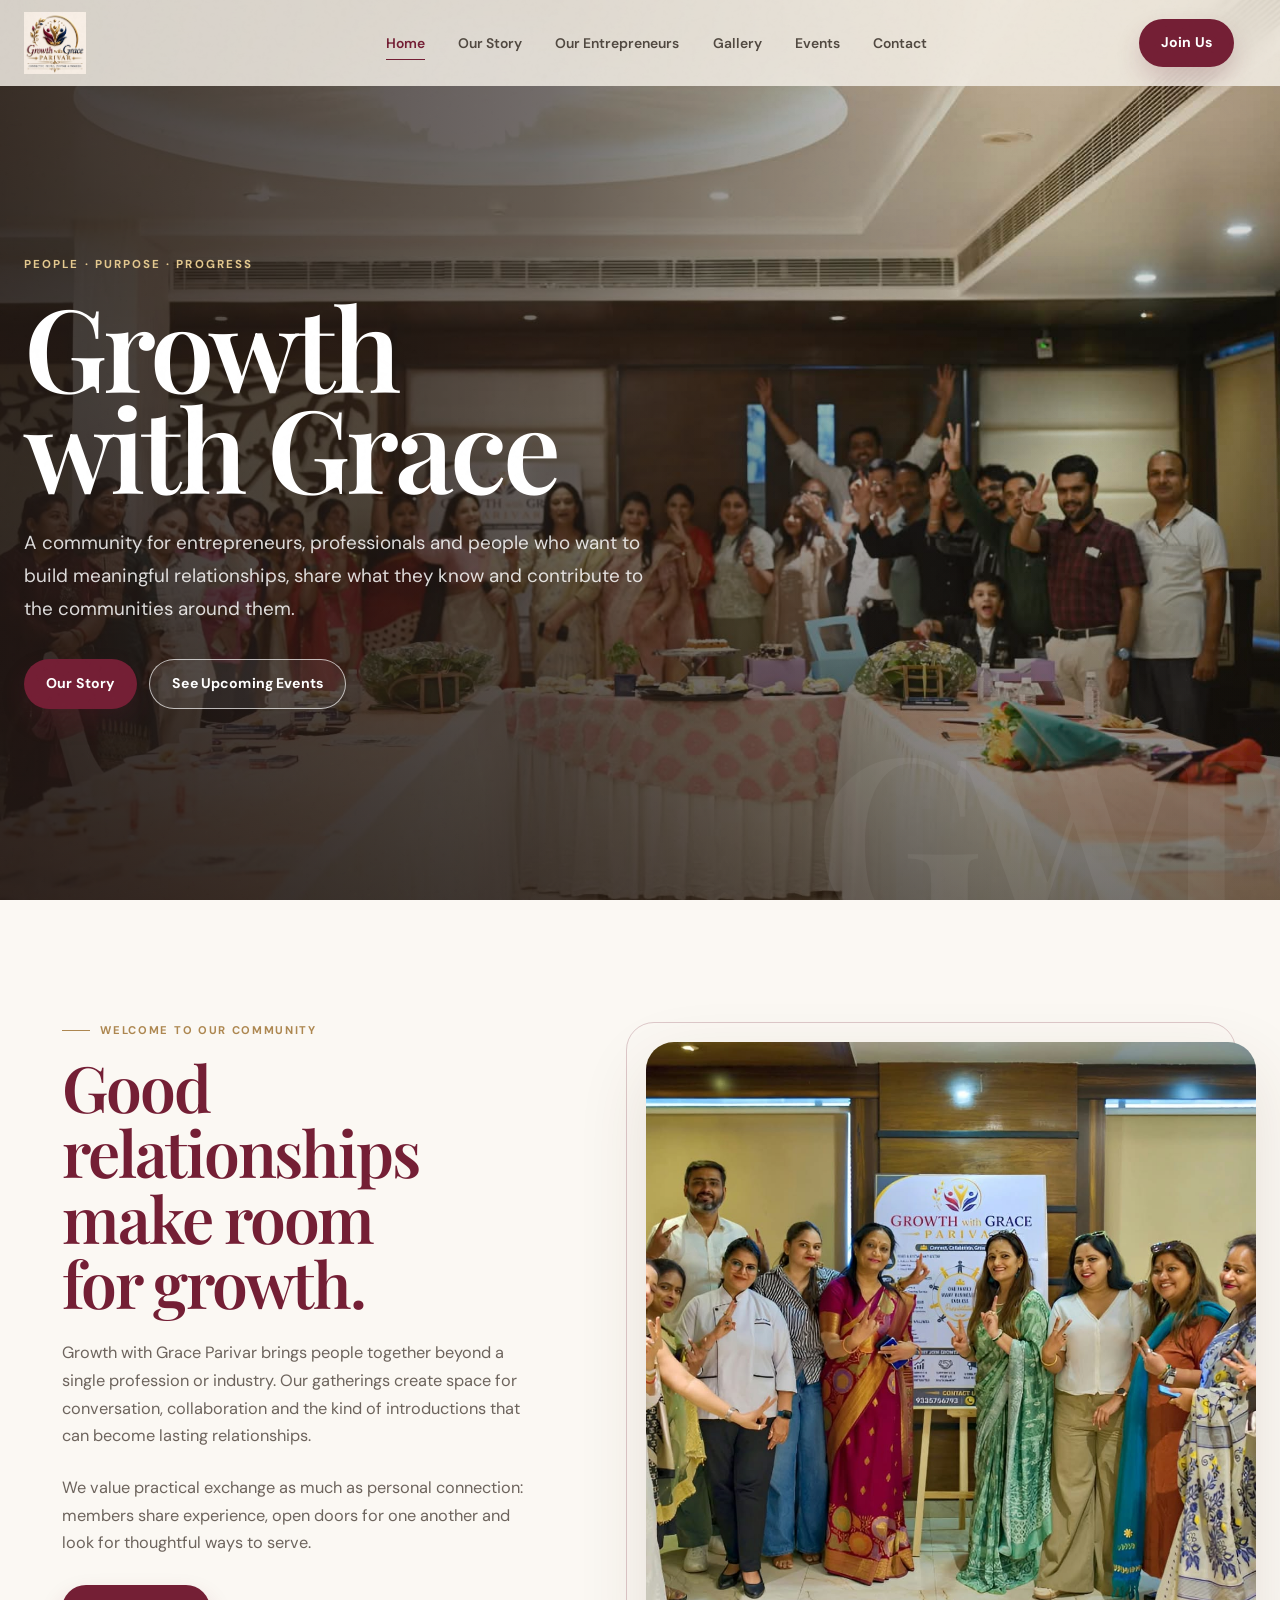
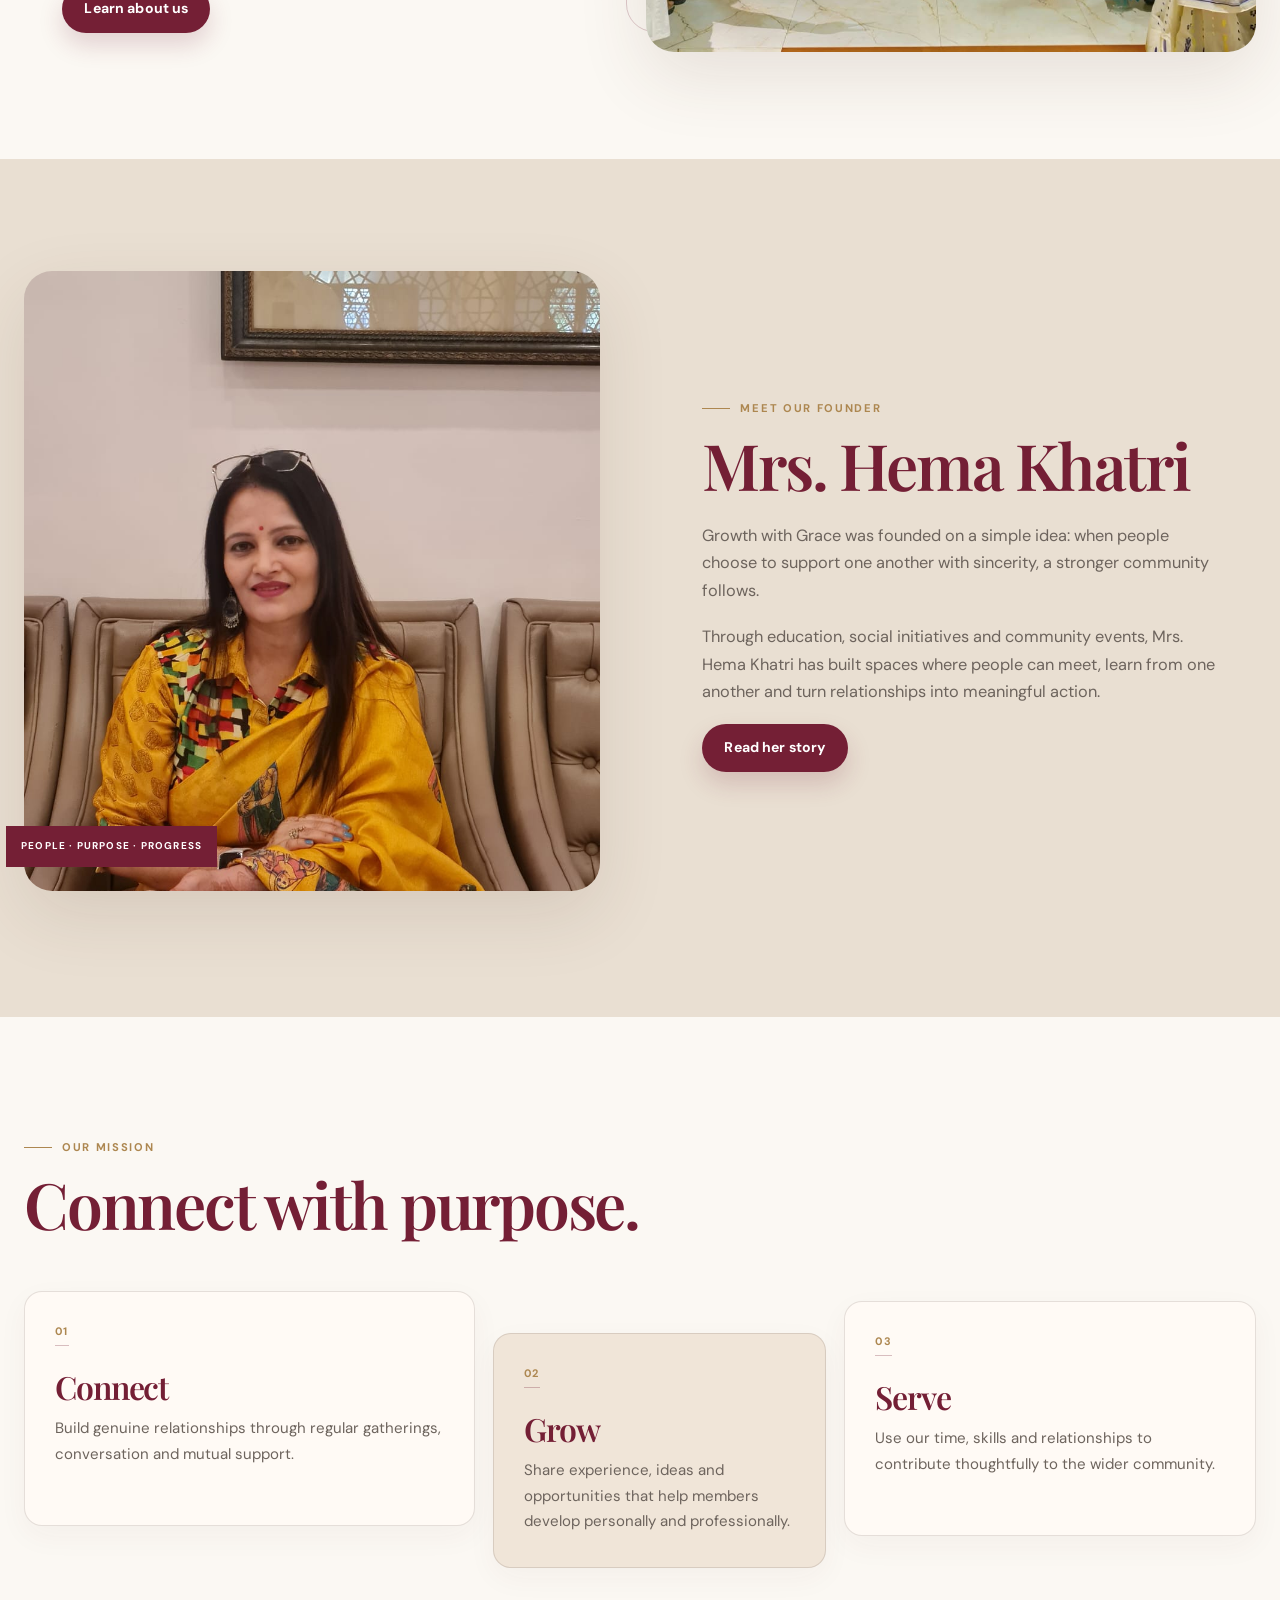
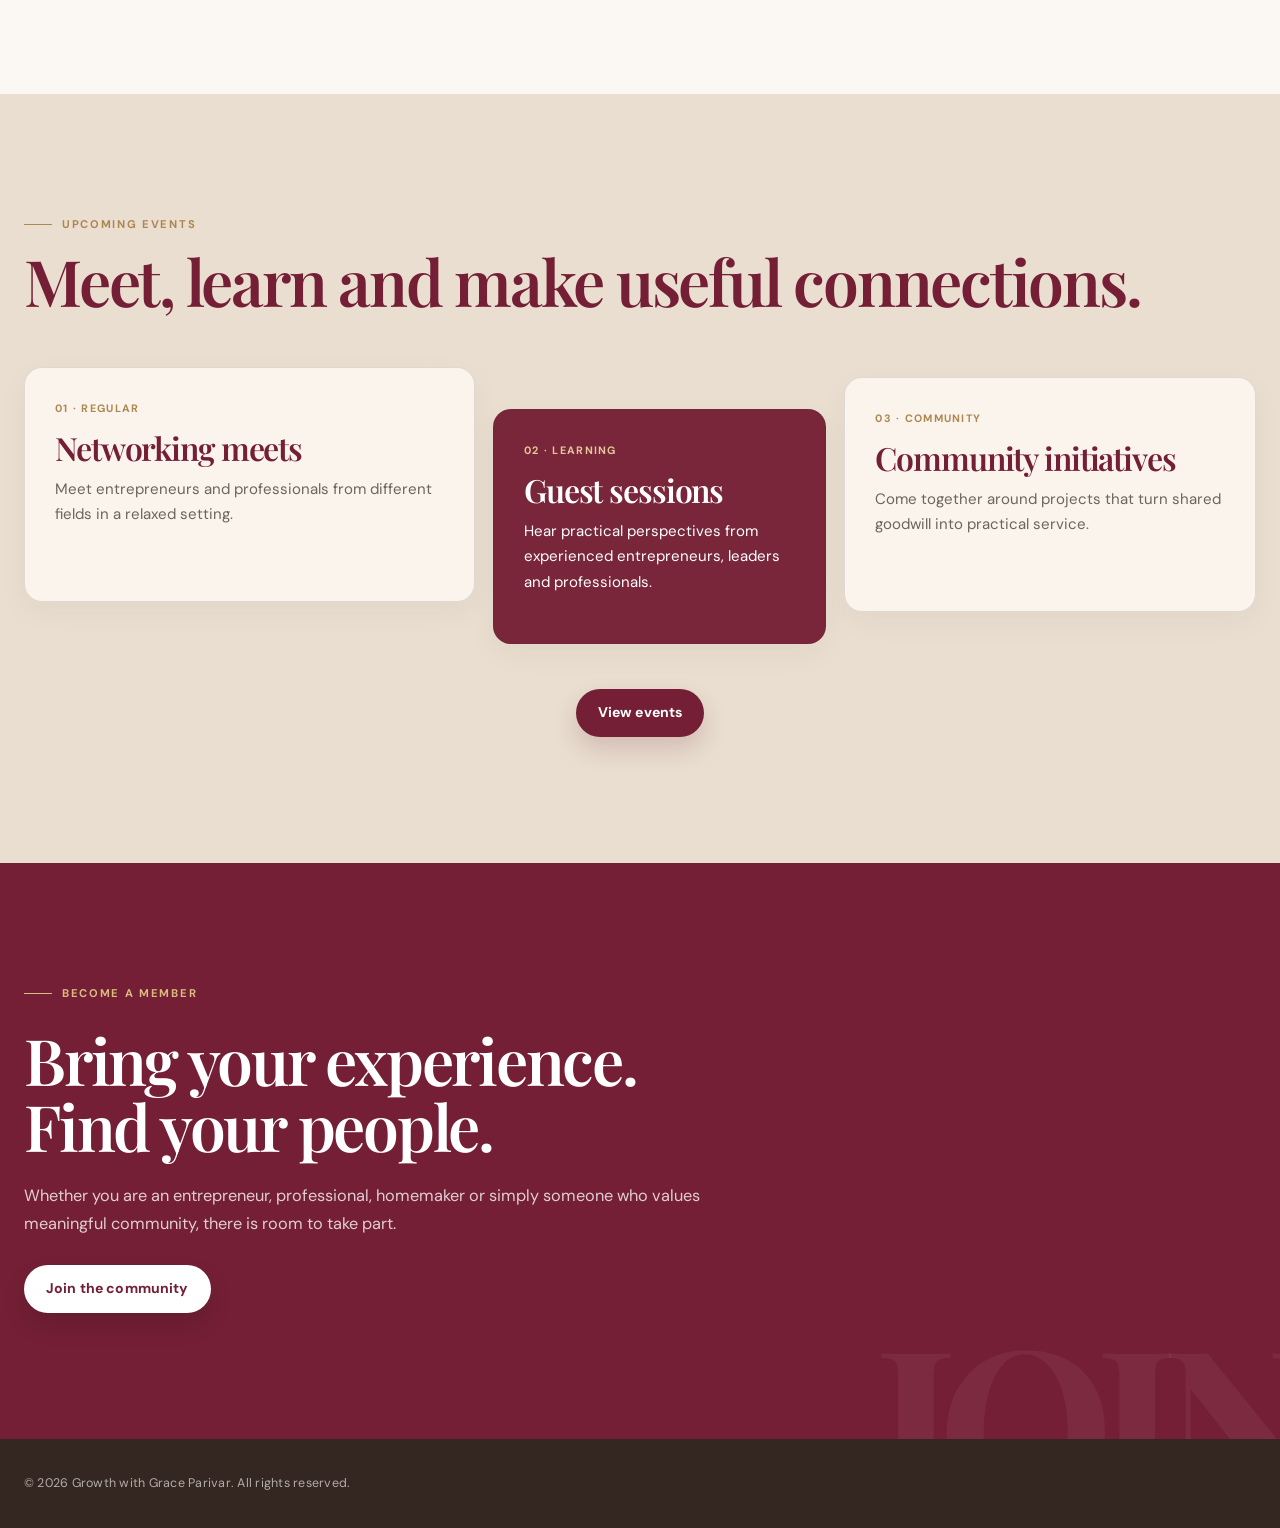
==== commit 43604e4a: "Add files via upload" ====
--- a/index.html
+++ b/index.html
@@ -21,6 +21,7 @@
       <ul>
         <li><a href="index.html">Home</a></li>
         <li><a href="about.html">Our Story</a></li>
+        <li><a href="entrepreneurs.html">Our Entrepreneurs</a></li>
         <li><a href="gallery.html">Gallery</a></li>
         <li><a href="events.html">Events</a></li>
         <li><a href="contact.html">Contact</a></li>
--- a/style.css
+++ b/style.css
@@ -140,6 +140,83 @@
 .principles-list span { color: var(--gold); font-size: .68rem; letter-spacing: .1em; font-weight: 700; }
 .principles-list h3 { color: var(--wine); font-size: 1.35rem; letter-spacing: -.02em; }
 .principles-list p { font-size: .92rem; }
+
+
+
+/* Entrepreneurs directory */
+.entrepreneurs-header { background: var(--sand); }
+.entrepreneurs-header::after { right: -120px; top: 110px; width: 390px; height: 390px; border-color: rgba(116,31,53,.16); }
+.entrepreneur-intro-grid { display: grid; grid-template-columns: minmax(0, .9fr) minmax(0, 1.1fr); gap: clamp(48px, 9vw, 150px); align-items: end; }
+.entrepreneur-intro-grid > :last-child { padding-bottom: 8px; }
+.entrepreneur-tools { display: flex; align-items: end; justify-content: space-between; gap: 24px; margin-top: 64px; padding-bottom: 18px; border-bottom: 1px solid var(--line); }
+.entrepreneur-search { width: min(520px, 100%); display: flex; align-items: center; gap: 12px; border-bottom: 1px solid rgba(116,31,53,.35); padding: 8px 0 12px; }
+.entrepreneur-search svg { width: 19px; height: 19px; flex: 0 0 auto; stroke: var(--wine); stroke-width: 1.6; fill: none; }
+.entrepreneur-search input { width: 100%; border: 0; outline: 0; background: transparent; color: var(--ink); font: 500 1rem/1.4 'DM Sans', sans-serif; }
+.entrepreneur-search input::placeholder { color: #8a7d72; }
+.directory-count { color: var(--muted); font-size: .8rem !important; letter-spacing: .05em; white-space: nowrap; }
+.directory-count strong { color: var(--wine); font-variant-numeric: tabular-nums; }
+.entrepreneurs-grid { margin-top: 48px; display: grid; grid-template-columns: repeat(12, minmax(0, 1fr)); gap: 18px; align-items: start; }
+.entrepreneur-card { grid-column: span 4; background: #fffaf5; border: 1px solid var(--line); border-radius: 18px; overflow: clip; box-shadow: 0 12px 35px rgba(83,52,36,.055); transition: transform .35s cubic-bezier(.2,.8,.2,1), box-shadow .35s ease, border-color .35s ease; }
+.entrepreneur-card:nth-child(4n+2) { transform: translateY(34px); }
+.entrepreneur-card:nth-child(4n+3) { margin-top: 8px; }
+.entrepreneur-card:nth-child(4n) { margin-top: 58px; }
+.entrepreneur-card:hover { transform: translateY(-8px); box-shadow: var(--shadow); border-color: rgba(116,31,53,.22); }
+.entrepreneur-card:nth-child(4n+2):hover { transform: translateY(26px); }
+.entrepreneur-card-featured { grid-column: span 6; }
+.entrepreneur-card-featured:nth-child(2) { transform: translateY(0); }
+.entrepreneur-card-featured:nth-child(2):hover { transform: translateY(-8px); }
+.entrepreneur-poster { position: relative; aspect-ratio: 4 / 5; overflow: hidden; background: var(--sand); }
+.entrepreneur-card-featured .entrepreneur-poster { aspect-ratio: 5 / 4; }
+.entrepreneur-poster::after { content: ''; position: absolute; inset: 0; background: linear-gradient(180deg, transparent 55%, rgba(38,25,20,.26)); pointer-events: none; }
+.entrepreneur-poster img { width: 100%; height: 100%; object-fit: cover; transition: transform .65s cubic-bezier(.2,.8,.2,1), filter .5s ease; }
+.entrepreneur-card:hover .entrepreneur-poster img { transform: scale(1.035); filter: saturate(.92); }
+.entrepreneur-number { position: absolute; z-index: 1; top: 14px; left: 14px; width: 36px; height: 36px; display: grid; place-items: center; border-radius: 50%; background: rgba(251,248,243,.88); color: var(--wine); font-size: .68rem; font-weight: 700; font-variant-numeric: tabular-nums; backdrop-filter: blur(10px); }
+.featured-mark { position: absolute; z-index: 1; right: 14px; top: 14px; padding: 7px 10px; background: var(--wine); color: #fff; font-size: .62rem; letter-spacing: .12em; text-transform: uppercase; font-weight: 700; }
+.entrepreneur-card-body { padding: 25px 25px 27px; }
+.entrepreneur-role { color: var(--gold) !important; font-size: .67rem !important; line-height: 1.3; letter-spacing: .12em; text-transform: uppercase; font-weight: 700; margin-bottom: 9px; }
+.entrepreneur-card h3 { color: var(--wine); font-size: clamp(1.65rem, 2.4vw, 2.15rem); line-height: 1; margin-bottom: 12px; }
+.entrepreneur-summary { font-size: .91rem !important; line-height: 1.65; }
+.entrepreneur-details { margin-top: 20px; border-top: 1px solid var(--line); }
+.entrepreneur-details summary { list-style: none; cursor: pointer; padding: 14px 0 2px; display: flex; justify-content: space-between; align-items: center; color: var(--wine); font-size: .76rem; letter-spacing: .08em; text-transform: uppercase; font-weight: 700; }
+.entrepreneur-details summary::-webkit-details-marker { display: none; }
+.entrepreneur-details summary span { font-size: 1.1rem; font-weight: 400; transition: transform .25s ease; }
+.entrepreneur-details[open] summary span { transform: rotate(45deg); }
+.entrepreneur-details > div { padding: 10px 0 3px; }
+.entrepreneur-details p { font-size: .88rem !important; margin-bottom: 15px; }
+.entrepreneur-details strong { color: var(--ink); font-weight: 700; }
+.entrepreneur-empty { grid-column: 1 / -1; padding: 70px 20px; text-align: center; border-top: 1px solid var(--line); border-bottom: 1px solid var(--line); }
+.entrepreneur-empty p { margin: 0 auto 12px; }
+.text-button { border: 0; background: transparent; color: var(--wine); font: 700 .78rem/1.2 'DM Sans', sans-serif; text-transform: uppercase; letter-spacing: .08em; cursor: pointer; padding: 8px; }
+.text-button:hover { text-decoration: underline; text-underline-offset: 4px; }
+.entrepreneur-card.is-hidden { display: none; }
+.entrepreneur-close { background: var(--wine); color: #fff; }
+.entrepreneur-close-inner { max-width: 900px; }
+.entrepreneur-close h2 { color: #fff; max-width: 720px; }
+.entrepreneur-close p:not(.section-tag) { color: rgba(255,255,255,.74); }
+.entrepreneur-close .primary-btn { margin-top: 25px; background: #fff; color: var(--wine); box-shadow: none; }
+.entrepreneur-close .primary-btn:hover { background: #f3e7d9; }
+.sr-only { position: absolute !important; width: 1px !important; height: 1px !important; padding: 0 !important; margin: -1px !important; overflow: hidden !important; clip: rect(0, 0, 0, 0) !important; white-space: nowrap !important; border: 0 !important; }
+
+@media (max-width: 960px) {
+  .entrepreneur-intro-grid { grid-template-columns: 1fr; gap: 18px; }
+  .entrepreneur-tools { margin-top: 48px; }
+  .entrepreneur-card { grid-column: span 6; }
+  .entrepreneur-card-featured { grid-column: span 12; }
+  .entrepreneur-card:nth-child(4n+2), .entrepreneur-card:nth-child(4n+3), .entrepreneur-card:nth-child(4n) { margin-top: 0; transform: none; }
+  .entrepreneur-card:hover, .entrepreneur-card:nth-child(4n+2):hover, .entrepreneur-card-featured:nth-child(2):hover { transform: translateY(-7px); }
+}
+
+@media (max-width: 700px) {
+  .entrepreneur-tools { align-items: stretch; flex-direction: column; gap: 14px; margin-top: 38px; }
+  .entrepreneur-search { width: 100%; }
+  .directory-count { align-self: flex-start; }
+  .entrepreneurs-grid { grid-template-columns: 1fr; gap: 16px; margin-top: 32px; }
+  .entrepreneur-card, .entrepreneur-card-featured { grid-column: 1; }
+  .entrepreneur-card-featured .entrepreneur-poster, .entrepreneur-poster { aspect-ratio: 4 / 5; }
+  .entrepreneur-card-body { padding: 22px 21px 24px; }
+  .entrepreneur-card h3 { font-size: 1.9rem; }
+  .entrepreneur-card:nth-child(4n+2), .entrepreneur-card:nth-child(4n+3), .entrepreneur-card:nth-child(4n) { margin-top: 0; }
+}
 
 /* Events */
 .event-card { max-width: 920px; padding: 34px; margin: 34px 0 0 auto; background: #fffaf5; border: 1px solid var(--line); border-radius: var(--radius-lg); box-shadow: var(--shadow-soft); display: grid; grid-template-columns: repeat(3, 1fr); gap: 1px; overflow: hidden; }
